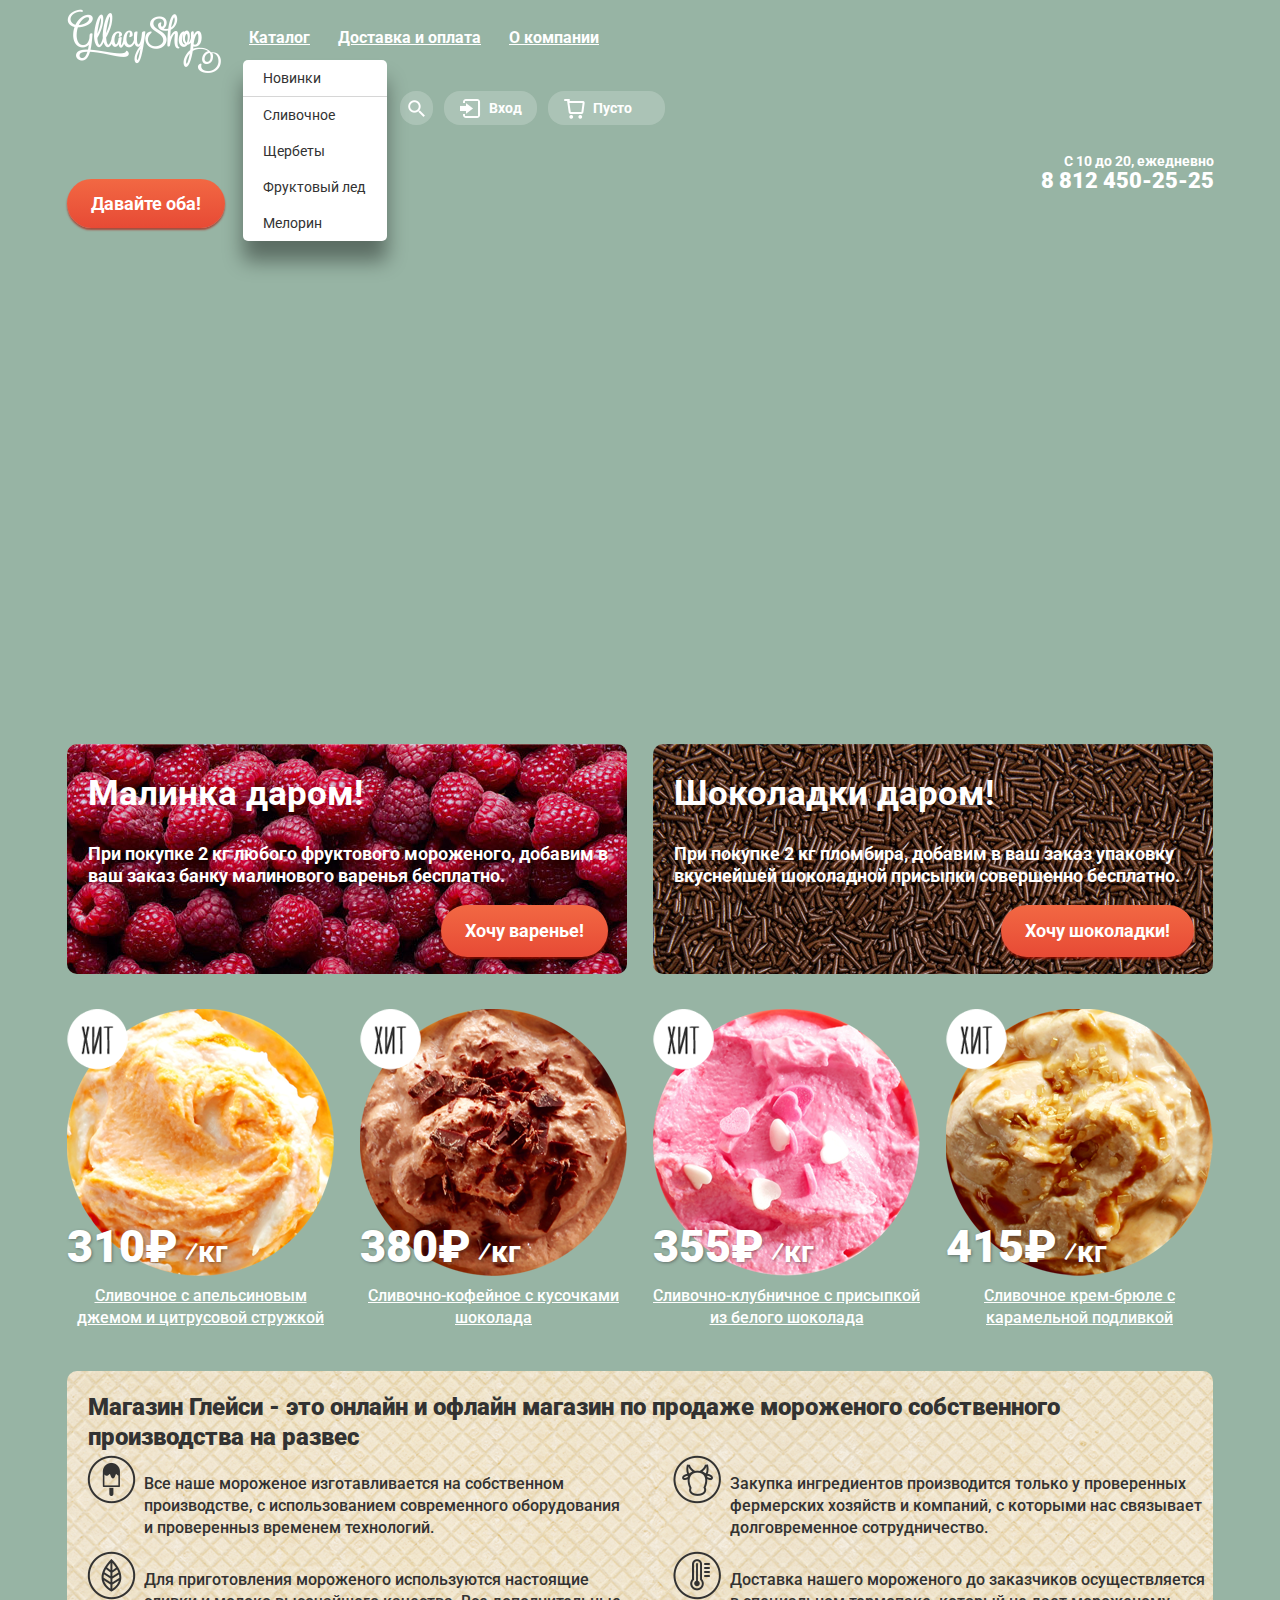
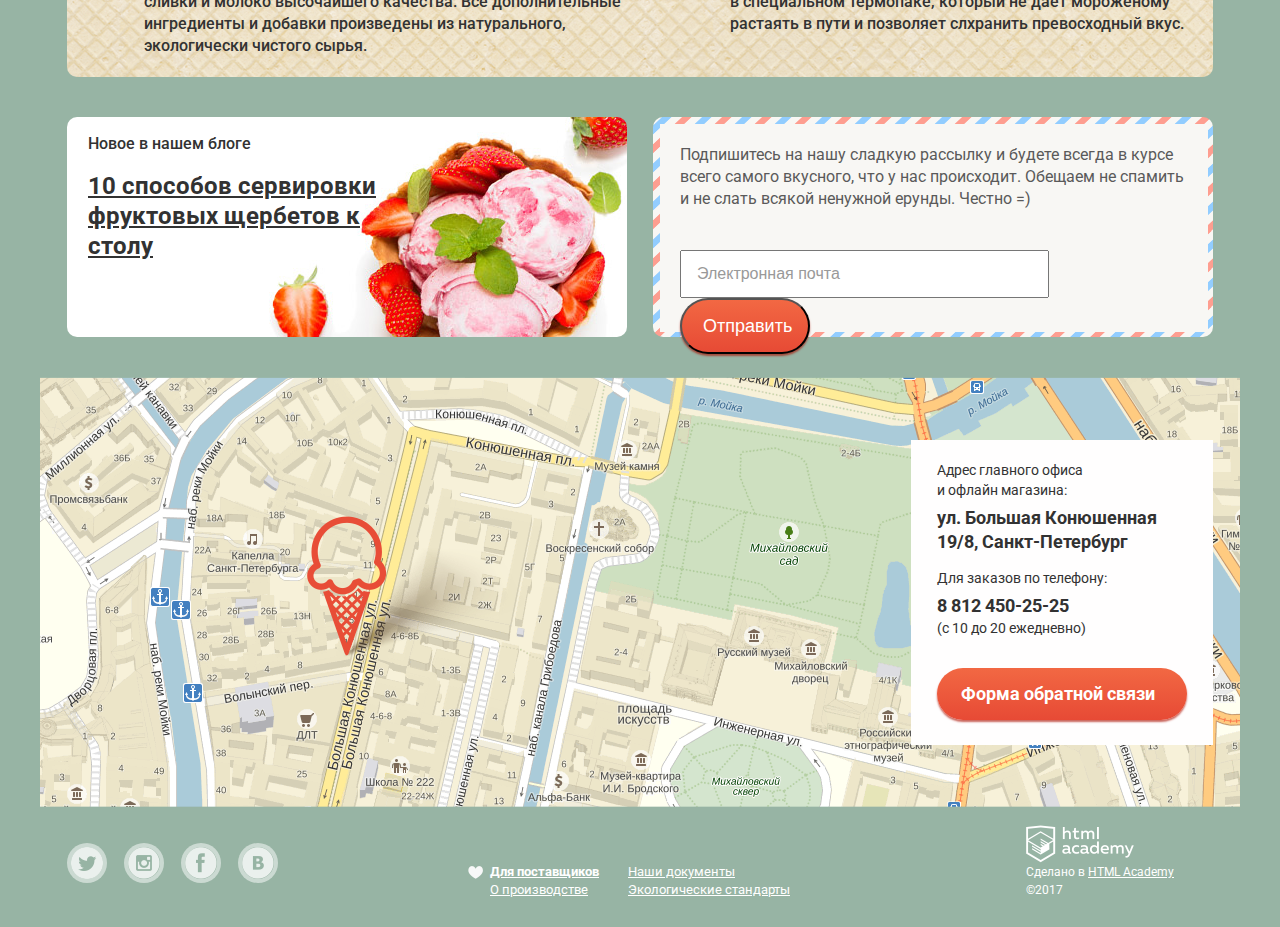
==== index.html @ 791f83cc "ДЭ" ====
<!DOCTYPE html>
<html lang="ru">
    <head>
        <meta charset="utf-8">
        <title>HTML Academy: Глейси</title>
        <link href="https://fonts.googleapis.com/css?family=Roboto:400,500,900&amp;subset=cyrillic" rel="stylesheet">
        <link rel="stylesheet" href="css/normalize.css">
        <link href="css/style.css" rel="stylesheet">
    </head>
    <body>
        <header class="main-header">
            <div class="container">
                <nav class="main-navigation">
                    <a class="logo"><img src="img/logo.png" alt="logo of GllacyShop" width="154px" height="64px"></a>
                    <ul class="navigation-block">
                        <li class="navigation-block-point"><a href="#">Каталог</a>
                            <ul class="sub-navigation">
                                <li class="sub-navigation-block-point"><a href="#">Новинки</a></li>
                                <li class="sub-navigation-block-point"><a href="#">Сливочное</a></li>
                                <li class="sub-navigation-block-point"><a href="#">Щербеты</a></li>
                                <li class="sub-navigation-block-point"><a href="#">Фруктовый лед</a></li>
                                <li class="sub-navigation-block-point"><a href="#">Мелорин</a></li>
                            </ul>
                        </li>
                        <li class="navigation-block-point"><a href="#">Доставка и оплата</a></li>
                        <li class="navigation-block-point"><a href="#">О компании</a></li>
                    </ul>
                </nav>
                <div class="user-block">
                    <ul>
                        <li>
                            <a class="user-block-search" href="#">Поиск</a>
                            <form class="user-block-search-form" action="#" method="post">
                                <input type="text" name="user-search" value="Что ищем?">
                            </form>
                        </li>
                        <li>
                            <a class="user-block-login" href="#">Вход</a>
                            <form class="user-block-login-form" action="#" method="post">
                                <input type="email" name="user-email" value="Электронная почта">
                                <input type="password" name="user-password" value="Пароль">
                                <input class="button" type="submit" value="Войти">
                                <div class="user-block-login-form-link">
                                    <a href="#">Забыли пароль?</a>
                                    <a href="#">Новая регистрация</a>
                                </div>
                            </form>
                        </li>
                        <li>
                            <a class="user-block-shopping-cart" href="#">Пусто</a>
                        </li>
                    </ul>
                </div>
            </div>
            <div class="container">
                <div class="opening-hours">
                    <p>
                        С 10 до 20, ежедневно<br>
                        <strong>8 812 450-25-25</strong>
                    </p>
                </div>
            </div>
        </header>
        <main class="main-container">
            <div class="slide">
                <div class="container">
                    <!-- Масонская тайна? -->
                    <a class="button" href="#">Давайте оба!</a>
                </div>
            </div>
            <div class="special-offer">
                <div class="container">
                    <div class="left-special-offer">
                        <h2>Малинка даром!</h2>
                        <p>
                            При покупке 2 кг любого фруктового мороженого, добавим в ваш заказ банку малинового варенья бесплатно.
                        </p>
                        <a class="button" href="#">Хочу варенье!</a>
                    </div>
                    <div class="right-special-offer">
                        <h2>Шоколадки даром!</h2>
                        <p>
                            При покупке 2 кг пломбира, добавим в ваш заказ упаковку вкуснейшей шоколадной присыпки совершенно бесплатно.
                        </p>
                        <a class="button" href="#">Хочу шоколадки!</a>
                    </div>
                </div>
            </div>
            <div class="catalog">
                <div class="container">
                    <div class="item">
                        <div>
                            <img src="img/ice-cream-1.png" alt="Сливочное мороженое с апельсиновым джемом и цитрусовой стружкой" width="267px" height="267px">
                        </div>
                        <p><strong>310&#8381;</strong> &#8260;кг</p>
                        <a href="#">Сливочное с апельсиновым джемом и цитрусовой стружкой</a>
                        <a class="button item-button" href=#>Быстрый просмотр</a>
                    </div>
                    <div class="item">
                        <div>
                            <img src="img/ice-cream-2.png" alt="Сливочно-кофейное мороженое с кусочками шоколада" width="267px" height="267px">
                        </div>
                        <p><strong>380&#8381;</strong> &#8260;кг</p>
                        <a href="#">Сливочно-кофейное с кусочками шоколада</a>
                        <a class="button item-button" href=#>Быстрый просмотр</a>
                    </div>
                    <div class="item">
                        <div>
                            <img src="img/ice-cream-3.png" alt="Сливочно-клубничное мороженое с присыпкой из белого шоколада" width="267px" height="267px">
                        </div>
                        <p><strong>355&#8381;</strong> &#8260;кг</p>
                        <a href="#">Сливочно-клубничное с присыпкой из белого шоколада</a>
                        <a class="button item-button" href=#>Быстрый просмотр</a>
                    </div>
                    <div class="item">
                        <div>
                            <img src="img/ice-cream-4.png" alt="Сливочное крем-брюле мороженое с карамельной подливкой" width="267px" height="267px">
                        </div>
                        <p><strong>415&#8381;</strong> &#8260;кг</p>
                        <a href="#">Сливочное крем-брюле с карамельной подливкой</a>
                        <a class="button item-button" href=#>Быстрый просмотр</a>
                    </div>
                </div>
            </div>
            <div class="description">
                <div class="container">
                    <p>
                        <strong>Магазин Глейси - это онлайн и офлайн магазин по продаже мороженого собственного производства на развес</strong>
                    </p>
                    <div class="description-list">
                        <div class="description-item">
                            Все наше мороженое изготавливается на собственном производстве, с использованием современного оборудования и проверенныз временем технологий.
                        </div>
                        <div class="description-item">
                            Закупка ингредиентов производится только у проверенных фермерских хозяйств и компаний, с которыми нас связывает долговременное сотрудничество.
                        </div>
                        <div class="description-item">
                            Для приготовления мороженого используются настоящие сливки и молоко высочайшего качества.
                            Все дополнительные ингредиенты и добавки произведены из натурального, экологически чистого сырья.
                        </div>
                        <div class="description-item">
                            Доставка нашего мороженого до заказчиков осуществляется в специальном термопаке,
                            который не дает мороженому растаять в пути и позволяет слхранить превосходный вкус.
                        </div>
                    </div>
                </div>
            </div>
            <div class="news">
                <div class="container">
                    <div class="news-blog">
                        <h3>Новое в нашем блоге</h3>
                        <a href="#">10 способов сервировки фруктовых щербетов к столу</a>
                    </div>
                    <div class="news-newsletter">
                        <div class="news-newsletter-container">
                            Подпишитесь на нашу сладкую рассылку и будете всегда в курсе всего самого вкусного, что у нас происходит.
                            Обещаем не спамить и не слать всякой ненужной ерунды. Честно =)
                        <form action="#" method="post">
                            <input type="email" name="e-mail" value="Электронная почта">
                            <input type="submit" class="button" value="Отправить">
                        </form>
                    </div>
                    </div>
                </div>
            </div>
            <div class="contacts">
                <div class="container">
                <img src="img/map.png" alt="Map" width="1200px" height="430px">
                <div class="contacts-info">
                    <p>
                        Адрес главного офиса<br>
                        и офлайн магазина:<br>
                        <strong>ул. Большая Конюшенная 19/8, Санкт-Петербург</strong>
                    </p>
                    <p>
                        Для заказов по телефону:<br>
                        <strong>8 812 450-25-25</strong><br>
                        (с 10 до 20 ежедневно)
                    </p>
                    <a class="button" href="#">Форма обратной связи</a>
                </div>
                </div>
            </div>
        </main>
        <footer class="main-footer">
            <div class="container">
                <section class="footer-social">
                    <a class="social-btn social-btn-tw" href="#">Твиттер</a>
                    <a class="social-btn social-btn-inst" href="#">Инстаграм</a>
                    <a class="social-btn social-btn-fb" href="#">Фейсбук</a>
                    <a class="social-btn social-btn-vk" href="#">Вконтакте</a>
                </section>
                <section class="footer-about">
                    <div class="left-footer-about">
                        <a href="#"><b>Для поставщиков</b></a>
                        <a href="#">О производстве</a>
                    </div>
                    <div class="right-footer-about">
                        <a href="#">Наши документы</a>
                        <a href="#">Экологические стандарты</a>
                    </div>
                </section>
                <section class="footer-copyright">
                    <a class="btn" href="https://htmlacademy.ru">HTMLAcademy.ru</a>
                    Сделано в <a href="https://htmlacademy.ru">HTML Academy</a> &copy;2017
                </section>
            </div>
        </footer>
    </body>
</html>
---- css/style.css ----
body {
    /* Блочная модель */
    margin: 0;
    padding: 0;
    /* Оформление текста */
    font-family: "Roboto", "Arial", sans-serif;
    font-size: 16px;
    font-weight: 700;
    line-height: 18px;
    color: #ffffff;
    /* Фон */
    background: #97b4a4;
}
/*---------------------------------- Шапка -----------------------------------*/
.main-header {
    /* Блочная модель */
    margin-top: 9px;
}
.main-navigation {
    /* Управление потоком */
    display: inline-block;
}
.main-navigation .logo {
    /* Блочная модель */
    margin-right: 10px;
}
.navigation-block {
    /* Управление потоком */
    display: inline-block;
    /* Блочная модель */
    margin: 0;
    padding: 0;
    vertical-align: top;
    /* Оформление текста */
    font-size: 0;
    list-style: none;
}
.navigation-block-point,
.active-navigation-block-point {
    /* Позиционирование */
    position: relative;
    /* Управление потоком */
    display: inline-block;
    vertical-align: top;
    font-size: 16px;
    line-height: 18px;
}
.navigation-block-point a {
    /* Управление потоком */
    display: block;
    /* Блочная модель */
    margin: 14px 0;
    padding: 6px 14px;
    /* Оформление текста */
    color: #ffffff;
}
.navigation-block-point a:hover,
.user-block a:hover {
    /* Оформление текста */
    text-decoration: none;
    color: #333333;
    /* Фон */
    background: #f8f7f4;
    /* Декоративные элементы */
    border-radius: 16px;
}
.navigation-block-point a:active {
    box-shadow: inset 0 2px 0 0 #696969;
}
.active-navigation-block-point {
    /* Оформление текста */
    color: #ffffff;
    /* Фон */
    background: #d07058;
}
.sub-navigation {
    /* Позиционирование */
    position: absolute;
    top: 51px;
    left: 8px;
    z-index: 10;
    /* Управление потоком */
    display: block;
    /* Блочная модель */
    margin: 0;
    padding: 0;
    /* Оформление текста */
    list-style: none;
    /* Фон */
    background: #ffffff;
    /* Декоративные элементы */
    box-shadow: 0 20px 20px 0 rgba(0,0,0,0.4);
    border-radius: 5px;
}
.sub-navigation-block-point a {
    /* Управление потоком */
    display: block;
    /* Блочная модель */
    width: 104px;
    margin: 0;
    padding: 10px 20px;
    /* Оформление текста */
    font-size: 14px;
    font-weight: 400;
    line-height: 16px;
    text-decoration: none;
    color: #323232;
}
.sub-navigation li:first-child {
    /* Оформление текста */
    font-weight: 700;
    color: #323232;
    /* Декоративные эффекты */
    border-bottom: 1px solid rgba(50,50,50,0.2);
}
.navigation-block-point a:hover .sub-navigation {
    /* Управление потоком */
    display: block;
}
.sub-navigation-block-point a:hover {
    /* Фон */
    background: #fbded7;
    /* Декоративные элементы */
    border-radius: 0;
}
.sub-navigation-block-point a:active {
    /* Фон */
    background: #f6b5a5;
    /* Декоративные элементы */
    box-shadow: none;
}
.user-block {
    /* Позиционирование */
    position: relative;
    /* Управление потоком */
    display: inline-block;
    /* Блочная модель */
    width: 265px;
    margin-left: 333px;
    vertical-align: top;
    /* Оформление текста */
    font-size: 0;
}
.user-block ul {
    /* Блочная модель */
    margin: 0;
    padding: 0;
    /* Оформление текста */
    list-style: none;
}
.user-block ul li {
    /* Позиционирование */
    position: relative;
    /* Управление потоком */
    display: inline-block;
    /* Блочная модель */
    margin-right: 11px;
}
.user-block ul li:last-child {
    /* Блочная модель */
    margin-right: 0;
}
.user-block a {
    /* Управление потоком */
    display: inline-block;
    /* Блочная модель */
    margin: 14px 0;
    padding: 8px 0;
    vertical-align: top;
    /* Оформление текста */
    font-size: 14px;
    line-height: 18px;
    text-decoration: none;
    color: #ffffff;
}
.user-block form {
    /* Позиционирование */
    position: absolute;
    /* Управление потоком */
    display: none;
    /* Фон */
    background: #f8f7f4;
    /* Декоративные элементы */
    border-radius: 5px;
    box-shadow: 0 20px 20px 0 rgba(0,0,0,0.4);
}
.user-block .user-block-search {
    /* Блочная модель */
    width: 33px;
    /* Оформление текста */
    text-indent: -9999px;
    /* Фон */
    background: rgba(255,255,255,0.2) url("../img/loupe.png") no-repeat 50% 50%;
    /* Декоративные элементы */
    border-radius: 16px;
}
.user-block-search-form  {
    /* Позиционирование */
    top: 57px;
    right: 0;
    z-index: 10;
    /* Блочная модель */
    width: 340px;
    height: 84px;
    /* Декоративные элементы */
    border: solid 1px #d3d3d2;
    border-radius: 5px;
    box-shadow: 0 20px 20px 0 rgba(0,0,0,0.4);
}
.user-block-search-form input[type="text"] {
    /* Блочная модель */
    width: 280px;
    height: 14px;
    margin: 20px 14px;
    padding: 15px;
    /* Оформление текста */
    font-size: 14px;
    font-weight: 400;
    line-height: 24px;
    color: #999999;
    /* Фон */
    background: #ffffff;
    /* Декоративные элементы */
    border: solid 1px #d3d3d2;
}
.user-block .user-block-search:hover {
    /* Блочная модель */
    width: 33px;
    /* Оформление текста */
    text-indent: -9999px;
    /* Фон */
    background: #ffffff url("../img/loupe-active.png") no-repeat 50% 50%;
}
.user-block .user-block-search:hover + .user-block-search-form {
    display: block;
}
.user-block .user-block-login {
    /* Позиционирование */
    position: relative;
    /* Блочная модель */
    width: 48px;
    padding-left: 45px;
    /* Фон */
    background: rgba(255,255,255,0.2);
    /* Декоративные элементы */
    border-radius: 16px;
}
.user-block-login::before {
    /* Позиционирование */
    position: absolute;
    left: 16px;
    /* Управление потоком */
    display: block;
    /* Блочная модель */
    content: "";
    width: 21px;
    height: 19px;
    /* Фон */
    background: url("../img/login.png") no-repeat 50% 50%;
}
.user-block-login-form  {
    /* Позиционирование */
    top: 57px;
    right: 0;
    z-index: 10;
    /* Блочная модель */
    width: 276px;
    height: 214px;
    /* Декоративные элементы */
    border: solid 1px #d3d3d2;
}
.user-block-login-form input[type="email"],
.user-block-login-form input[type="password"] {
    /* Блочная модель */
    width: 210px;
    height: 14px;
    margin: 20px 18px;
    padding: 15px;
    /* Оформление текста */
    font-size: 14px;
    font-weight: 400;
    line-height: 24px;
    color: #999999;
    /* Фон */
    background: #ffffff;
    border: solid 1px #d3d3d2;
}
.user-block-login-form input[type="password"] {
    /* Блочная модель */
    margin-top: 0;
}
.user-block-login-form .button {
    /* Управление потоком */
    display: inline-block;
    /* Блочная модель */
    margin-left: 19px;
    margin-bottom: 22px;
    padding: 13px 24px;
    margin: 0;
    /* Декоративные элементы */
    border-radius: 23px;
    box-shadow: 0 1px 2px 0 #ac1000;
}
.user-block .user-block-login:hover::before {
    /* Позиционирование */
    position: absolute;
    left: 16px;
    /* Управление потоком */
    display: block;
    /* Блочная модель */
    content: "";
    width: 21px;
    height: 19px;
    /* Фон */
    background: url("../img/login-active.png") no-repeat 50% 50%;
}
.user-block .user-block-login:hover + .user-block-login-form {
    /* Управление потоком */
    display: block;
}
.user-block-login-form-link {
    /* Управление потоком */
    display: inline-block;
}
.user-block-login-form-link a {
    /* Оформление текста */
    font-size: 13px;
    font-weight: 400;
    line-height: 24px;
    text-decoration: underline;
    color: #323232;
}
.user-block-login-form-link a:hover,
 .user-block-login-form-link a:active {
    /* Оформление текста */
    text-decoration: underline;
    color: #e84d37;
    /* Фон */
    background: none;
}
.user-block .user-block-shopping-cart {
    /* Позиционирование */
    position: relative;
    /* Блочная модель */
    width: 72px;
    padding-left: 45px;
    /* Фон */
    background: rgba(255,255,255,0.2);
    /* Декоративные элементы */
    border-radius: 16px;
}
.user-block-shopping-cart::before {
    /* Позиционирование */
    position: absolute;
    left: 16px;
    /* Управление потоком */
    display: block;
    /* Блочная модель */
    content: "";
    width: 21px;
    height: 20px;
    /* Фон */
    background: url("../img/shopping-cart.png") no-repeat 50% 50%;
}
.user-block-shopping-cart::before {
    /* Позиционирование */
    position: absolute;
    left: 16px;
    /* Управление потоком */
    display: block;
    /* Блочная модель */
    content: "";
    width: 21px;
    height: 20px;
    /* Фон */
    background: url("../img/shopping-cart.png") no-repeat 50% 50%;
}
.opening-hours {
    /* Управление потоком */
    display: inline-block;
    /* Блочная модель */
    width: 262px;
    height: 52px;
    margin: 0;
    margin-left: 885px;
}
.opening-hours p {
    /* Оформление текста */
    font-size: 14px;
    line-height: 16px;
    text-align: right;
}
.opening-hours p strong {
    /* Оформление текста */
    font-size: 22px;
    line-height: 24px;
}
/*-------------------------------- index.html --------------------------------*/
.container {
    /* Блочная модель */
    width: 1146px;
    margin: 0 auto;
}
form:hover input[type=text]{
    border: solid 2px rgba(154,154,154,0.5);
}
.special-offer {
    /* Блочная модель */
    margin-top: 528px;
    margin-bottom: 35px;
    /* Оформление текста */
    font-size: 0;
}
.left-special-offer,
.right-special-offer {
    /* Управление потоком */
    display: inline-block;
    /* Блочная модель */
    width: 520px;
    height: 230px;
    padding: 0;
    padding-left: 21px;
    padding-right: 19px;
    /* Оформление текста */
    font-size: 18px;
    line-height: 22px;
    /* Декоративные элементы */
    border-radius: 10px;
}
.special-offer h2 {
    /* Оформление текста */
    font-size: 35px;
    line-height: 41px;
}
.left-special-offer {
    /* Блочная модель */
    margin-right: 26px;
    /* Фон */
    background: url("../img/raspberry.jpg");
}
.right-special-offer {
    /* Фон */
    background: url("../img/chocolate.jpg");
}
.button {
    /* Блочная модель */
    padding: 14px 24px;
    /* Оформление текста */
    font-size: 18px;
    line-height: 24px;
    text-decoration: none;
    color: #ffffff;
    /* Фон */
    background-image: -moz-linear-gradient(to bottom, #f26843, #e74a35);
    background-image: -webkit-linear-gradient(to bottom, #f26843, #e74a35);
    background-image: linear-gradient(to bottom, #f26843, #e74a35);
    /* Декоративные элементы */
    border-radius: 32px;
    box-shadow: 0 2px 2px 0 rgba(172,16,0,0.64);
}
.button:hover {
    /* Фон */
    background-image: -moz-linear-gradient(to bottom, #f58669, #ec6f5e);
    background-image: -webkit-linear-gradient(to bottom, #f58669, #ec6f5e);
    background-image: linear-gradient(to bottom, #f58669, #ec6f5e5);
    /* Декоративные элементы */
    box-shadow: 0 2px 2px 0 #ac1000;
}
.button:active {
    /* Фон */
    background-image: -moz-linear-gradient(to bottom, #d84732, #e1613e);
    background-image: -webkit-linear-gradient(to bottom, #d84732, #e1613e);
    background-image: linear-gradient(to bottom, #d84732, #e1613e);
    /* Декоративные элементы */
    box-shadow: inset 0 2px 2px 0 #942718;
}
.special-offer .button {
    /* Управление потоком */
    float: right;
}
.catalog {
    /* Оформление текста */
    font-size: 0;
}
.item .item-button {
    /* Управление потоком */
    display: none;
    /* Оформление текста */
    font-size: 18px;
    line-height: 24px;
}
.item {
    /* Позиционирование */
    position: relative;
    /* Управление потоком */
    display: inline-block;
    /* Блочная модель */
    width: 267px;
    min-height: 322px;
    margin: 0;
    margin-bottom: 40px;
    margin-right: 26px;
    padding: 0;
    vertical-align: top;
}
.item::before {
    /* Позиционирование */
    position: absolute;
    left: 0;
    top: 0;
    /* Управление потоком */
    display: block;
    /* Блочная модель */
    content: "";
    width: 61px;
    height: 69px;
    /* Фон */
    background: url("../img/hit.png") no-repeat;
}
.item:hover {
    z-index: 10;
    background: rgba(255,255,255,0.2);
}
.item:hover .item-button {
    display: block;
}
.item p {
    /* Позиционирование */
    position: absolute;
    left: 0;
    top: 185px;
    /* Оформление текста */
    font-size: 30px;
    line-height: 45px;
    /* Декоративные элементы */
    text-shadow: 1px 1px 3px rgba(49,50,53,0.5);
}
.item p strong {
    /* Оформление текста */
    font-size: 45px;
}
.item a {
    /* Управление потоком */
    display: block;
    /* Оформление текста */
    font-size: 16px;
    font-weight: 500;
    line-height: 22px;
    text-align: center;
    color: #ffffff;
}
.item a:hover,
.item a:active {
    /* Оформление текста */
    color: #ffbc9e;
}
.item:nth-child(4n) {
    /* Блочная модель */
    margin-right: 0;
}
.description {
    /* Блочная модель */
    width: 1146px;
    height: 306px;
    margin: 0 auto;
    margin-bottom: 40px;
    /* Оформление текста */
    font-size: 0;
    color: #323232;
    /* Фон */
    background: url("../img/wafer.png") repeat;
    /* Декоративные элементы */
    border-radius: 10px;
}
.description p strong {
    /* Управление потоком */
    display: block;
    /* Блочная модель */
    padding: 21px;
    /* Оформление текста */
    font-size: 24px;
    line-height: 30px;
}
.description-list {
    /* Блочная модель */
    margin: 0;
    padding: 0;
    /* Оформление текста */
    list-style: none;
}
.description-item {
    /* Позиционирование */
    position: relative;
    /* Управление потоком */
    display: inline-block;
    /* Блочная модель */
    width: 483px;
    margin-bottom: 30px;
    margin-right: 26px;
    padding-left: 77px;
    vertical-align: top;
    /* Оформление текста */
    font-size: 16px;
    font-weight: 500;
    line-height: 22px;
}
.description-item:nth-child(2n) {
    /* Блочная модель */
    margin-right: 0;
}
.description-item::before {
    /* Позиционирование */
    position: absolute;
    top: -18px;
    left: 20px;
    /* Блочная модель */
    content: "";
    width: 49px;
    height: 49px;
}
.description-item:nth-child(1)::before {
    /* Фон */
    background: url("../img/ice-cream.png") no-repeat;
}
.description-item:nth-child(2)::before {
    /* Фон */
    background: url("../img/cow.png") no-repeat;
}
.description-item:nth-child(3)::before {
    /* Фон */
    background: url("../img/foliage.png") no-repeat;
}
.description-item:nth-child(4)::before {
    /* Фон */
    background: url("../img/thermometer.png") no-repeat;
}
.news {
    /* Блочная модель */
    font-size: 0;
    /* Оформление текста */
    margin-bottom: 40px;
}
.news-blog,
.news-newsletter {
    /* Управление потоком */
    display: inline-block;
    /* Блочная модель */
    width: 560px;
    height: 220px;
    vertical-align: top;
    /* Оформление текста */
    font-size: 16px;
    /* Декоративные элементы */
    border-radius: 10px;
}
.news-blog {
    /* Блочная модель */
    margin-right: 26px;
    /* Фон */
    background: url("../img/strawberry.jpg") no-repeat -54px -225px;
}
.news-blog h3{
    /* Блочная модель */
    padding-left: 21px;
    /* Оформление текста */
    font-size: 16px;
    font-weight: 500;
    line-height: 22px;
    color: #323232;
}
.news-blog a {
    /* Управление потоком */
    display: inline-block;
    /* Блочная модель */
    padding-left: 21px;
    padding-right: 244px;
    /* Оформление текста */
    font-size: 24px;
    line-height: 30px;
    color: #323232;
}
.news-blog a:hover,
.news-blog a:active {
    /* Оформление текста */
    color: #e84d37;
}
.news-newsletter {
    /* Фон */
    background: #f8f7f4 url("../img/lines.png") repeat;
}
.news-newsletter-container {
    /* Блочная модель */
    width: 508px;
    height: 168px;
    margin-left: 7px;
    margin-right: 5px;
    margin-top: 7px;
    margin-bottom: 7px;
    padding: 20px;
    /* Оформление текста */
    font-size: 16px;
    font-weight: 400;
    line-height: 22px;
    color: #5a5a5a;
    /* Фон */
    background: #f8f7f4;
}
.news-newsletter form {
    /* Блочная модель */
    margin-top: 40px;
    /* Оформление текста */
    font-size: 0;
}
.news-newsletter form input[type=email] {
    /* Блочная модель */
    width: 348px;
    height: 42px;
    margin-right: 11px;
    padding-left: 15px;
    /* Оформление текста */
    font-size: 16px;
    line-height: 24px;
    color: #999999;
}
.news-newsletter .button {
    /* Блочная модель */
    width: 130px;
    padding-left: 21px;
    /* Оформление текста */
    font-weight: 400;
}
.contacts {
    /* Позиционирование */
    position: relative;
    /* Блочная модель */
    width: 1146px;
    height: 430px;
    margin: 0 auto;
}
.contacts img {
    /* Позиционирование */
    position: relative;
    left: -27px;
}
.contacts::after {
    /* Позиционирование */
    position: absolute;
    top: 139px;
    left: 240px;
    /* Блочная модель */
    content: "";
    width: 218px;
    height: 142px;
    /* Фон */
    background: url("../img/map-index.png") no-repeat;
}
.contacts-info {
    /* Позиционирование */
    position: absolute;
    top: 63px;
    right: 0;
    /* Блочная модель */
    width: 250px;
    height: 293px;
    padding: 6px 26px;
    /* Оформление текста */
    color: #323232;
    /* Фон */
    background: #fffefe;
}
.contacts-info p {
    /* Оформление текста */
    font-size: 14px;
    font-weight: 400;
    line-height: 20px;
}
.contacts-info p strong {
    /* Управление потоком элементов */
    display: inline-block;
    /* Блочная модель */
    padding-top: 6px;
    /* Оформление текста */
    font-size: 18px;
    font-weight: 700;
    line-height: 24px;
}
.contacts-info a {
    /* Управление потоком элементов */
    display: block;
    /* Блочная модель */
    margin-top: 30px;
}
/*---------------------------------- Подвал ----------------------------------*/
.main-footer {
    /* Блочная модель */
    height: 105px;
    /* Оформление текста */
    font-size: 0;
}
.main-footer a:hover,
.main-footer a:active {
    /* Оформление текста */
    color: #ffbc9e;
}
.footer-social {
    /* Управление потоком элементов */
    display: inline-block;
    /* Блочная модель */
    width: 240px;
    height: 63px;
    margin-top: 36px;
    margin-bottom: 21px;
    margin-right: 161px;
    vertical-align: top;
}
.social-btn {
    /* Управление потоком элементов */
    display: inline-block;
    /* Блочная модель */
    width: 32px;
    height: 32px;
    margin-right: 17px;
    vertical-align: middle;
    /* Оформление текста */
    text-indent: -9999px;
    /* Декоративные элементы */
    border: 4px solid rgba(255,255,255,0.5);
    border-radius: 32px;
}
.social-btn:hover {
    /* Декоративные элементы */
    border: 4px solid rgba(255,255,255,0.7);
}
.social-btn:active {
    /* Декоративные элементы */
    box-shadow: inset 0 2px 1px 0 #696969;
}
.social-btn-tw{
    /* Фон */
    background: url("../img/twitter.png") no-repeat 50% 50%;
}
.social-btn-inst{
    /* Фон */
    background: url("../img/instagram.png") no-repeat 50% 50%;
}
.social-btn-fb{
    /* Фон */
    background: url("../img/facebook.png") no-repeat 50% 50%;
}
.social-btn-vk{
    /* Фон */
    background: url("../img/vk.png") no-repeat 50% 50%;
}
.footer-about {
    /* Управление потоком элементов */
    display: inline-block;
    /* Блочная модель */
    width: 340px;
    margin-top: 34px;
    /* Оформление текста */
    font-size: 0;
}
.footer-about a {
    /* Управление потоком элементов */
    display: block;
    /* Оформление текста */
    font-size: 13px;
    font-weight: 400;
    line-height: 18px;
    color: #ffffff;
}
.left-footer-about {
    /* Управление потоком элементов */
    display: inline-block;
    /* Блочная модель */
    width: 160px;
    height: 63px;
}
.left-footer-about a {
    /* Позиционирование */
    position: relative;
    /* Блочная модель */
    padding-left: 22px;
}
.left-footer-about a b::before {
    /* Позиционирование */
    position: absolute;
    top: 3px;
    left: 0px;
    /* Блочная модель */
    content: "";
    width: 15px;
    height: 13px;
    /* Фон */
    background: url("../img/heart.png") no-repeat;
}
.right-footer-about {
    /* Управление потоком */
    display: inline-block;
    /* Блочная модель */
    width: 180px;
    height: 63px;
}
.footer-copyright {
    /* Управление потоком */
    display: inline-block;
    /* Блочная модель */
    width: 187px;
    height: 63px;
    margin-top: 18px;
    margin-left: 218px;
    /* Оформление текста */
    font-size: 12px;
    font-weight: 400;
    line-height: 18px;
    color: #ffffff;
}
.footer-copyright .btn {
    /* Управление потоком */
    display: block;
    /* Блочная модель */
    width: 108px;
    height: 38px;
    /* Оформление текста */
    text-indent: -9999px;
    /* Фон */
    background: url("../img/logo-html-academy.png") no-repeat;
}
.footer-copyright a {
    /* Оформление текста */
    color: #ffffff;
}


/*-------------------------- Сетка для catalog.html --------------------------*/
.breadcrumbs-list {
    width: 267px;
    height: 18px;
    background-color: #5db1fd;
}

.filter form {
    width: 879px;
    height: 145px;
    margin-bottom: 35px;
    background-color: #5db1fd;
}

.filter-sorting,
.filter-price,
.filter-fat-content,
.filter-filler,
.filter-button {
    display: inline-block;
    vertical-align: top;
    height: 56px;
    margin-right: 15px;
    margin-bottom: 18px;
    background-color: #aad6fe;
    font-size: 14px;
}

.filter-sorting {
    width: 193px;
}

.filter-price {
    width: 219px;
}

.filter-fat-content {
    width: 415px;
}

.filter-filler {
    width: 703px;
    margin-right: 14px;
}

.filter-button {
    width: 144px;
}

.page-number {
    float: right;
    width: 192px;
    height: 100px;
    background-color: #5db1fd;
}

.clearfix::after {
    content: "";
    display: table;
    clear: both;
}


/* Оформление */


.filter h2 {
    /* Оформление текста */
    font-size: 14px;
    line-height: 1px;
    font-weight: medium;
}


.main-container h1 {
    font-size: 35px;
}
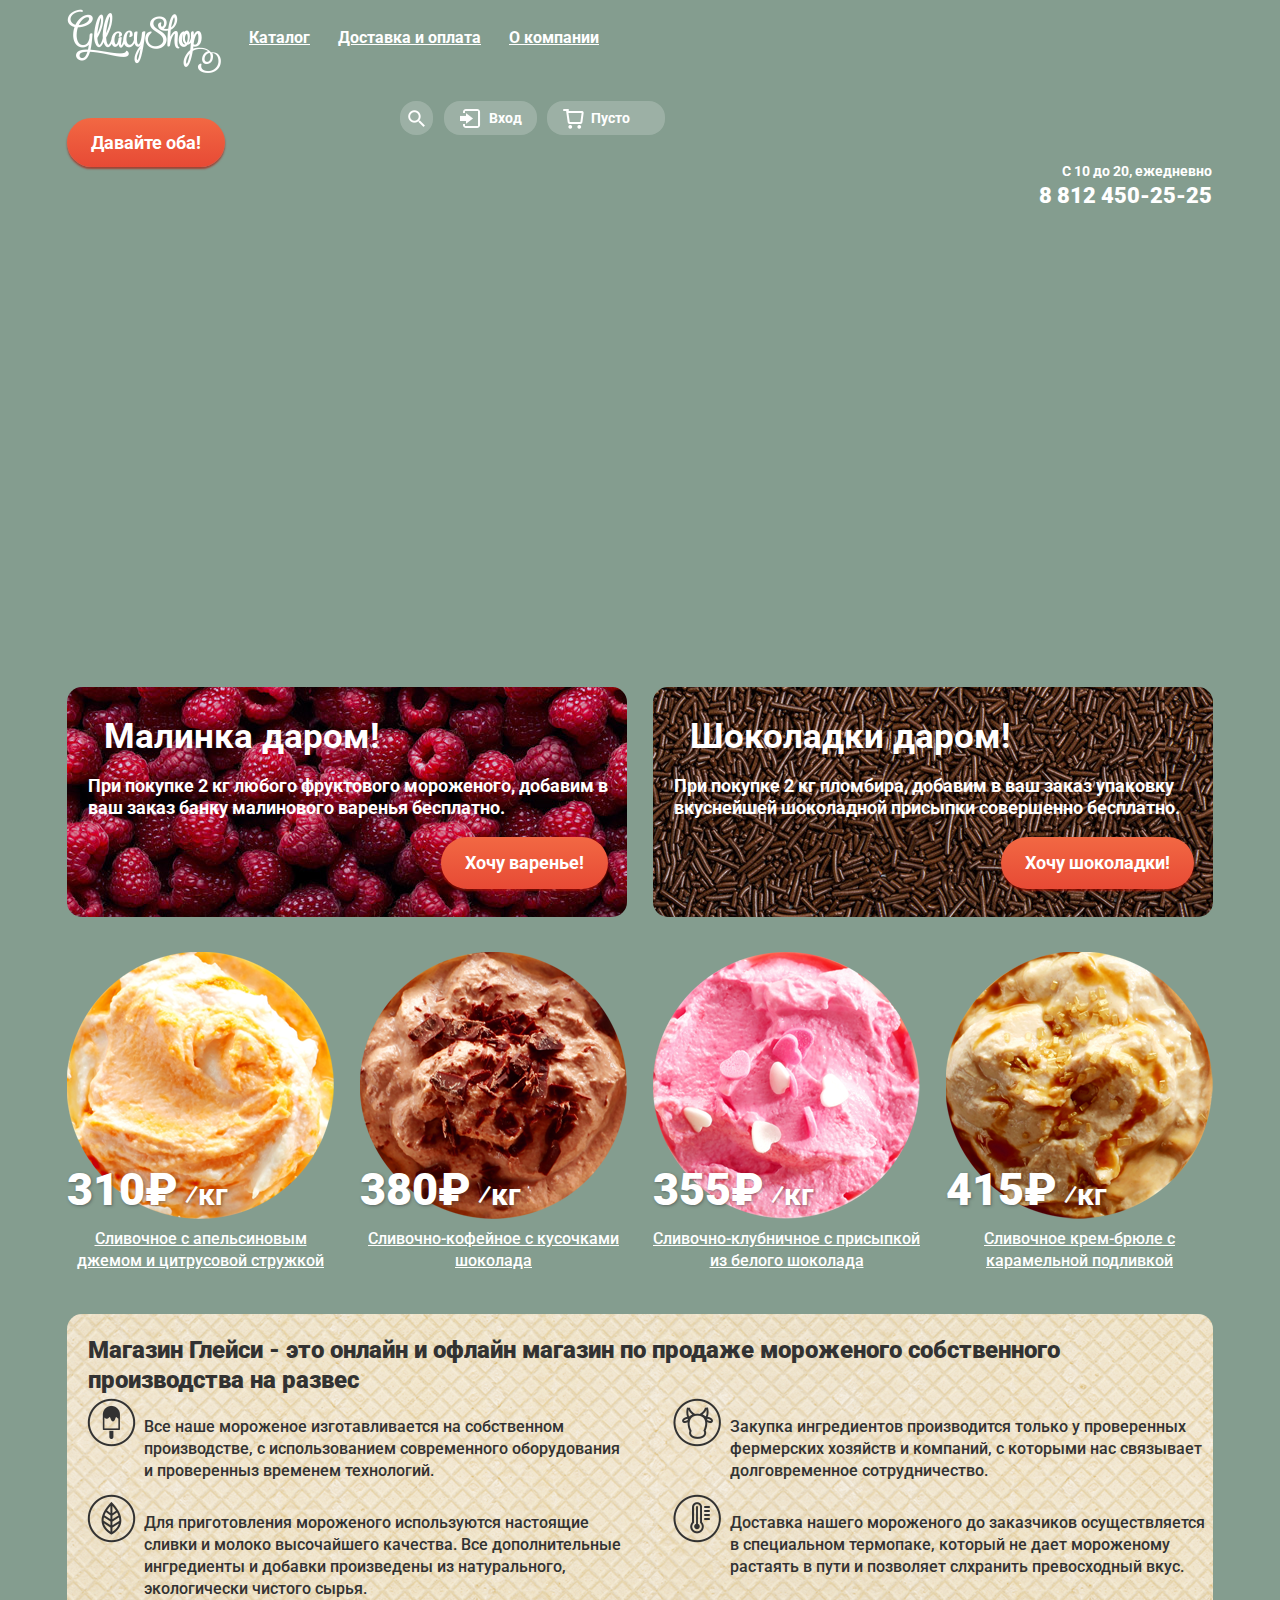
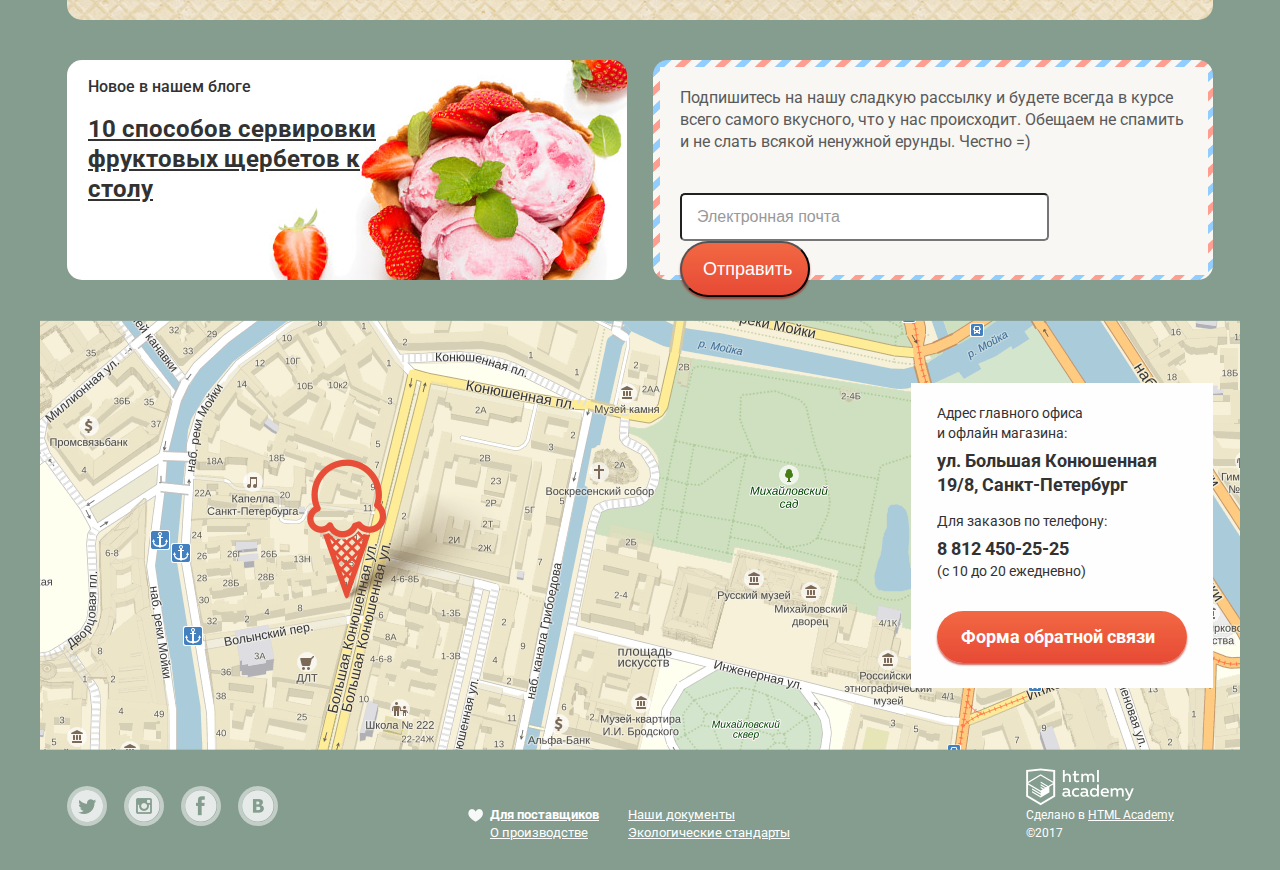
==== commit 12a2de2a: "Почти готовые 2 страницы" ====
--- a/index.html
+++ b/index.html
@@ -8,203 +8,252 @@
         <link href="css/style.css" rel="stylesheet">
     </head>
     <body>
-        <header class="main-header">
-            <div class="container">
-                <nav class="main-navigation">
-                    <a class="logo"><img src="img/logo.png" alt="logo of GllacyShop" width="154px" height="64px"></a>
-                    <ul class="navigation-block">
-                        <li class="navigation-block-point"><a href="#">Каталог</a>
-                            <ul class="sub-navigation">
-                                <li class="sub-navigation-block-point"><a href="#">Новинки</a></li>
-                                <li class="sub-navigation-block-point"><a href="#">Сливочное</a></li>
-                                <li class="sub-navigation-block-point"><a href="#">Щербеты</a></li>
-                                <li class="sub-navigation-block-point"><a href="#">Фруктовый лед</a></li>
-                                <li class="sub-navigation-block-point"><a href="#">Мелорин</a></li>
-                            </ul>
-                        </li>
-                        <li class="navigation-block-point"><a href="#">Доставка и оплата</a></li>
-                        <li class="navigation-block-point"><a href="#">О компании</a></li>
-                    </ul>
-                </nav>
-                <div class="user-block">
-                    <ul>
-                        <li>
-                            <a class="user-block-search" href="#">Поиск</a>
-                            <form class="user-block-search-form" action="#" method="post">
-                                <input type="text" name="user-search" value="Что ищем?">
+        <div class="site-wrapper">
+            <header class="main-header">
+                <div class="container">
+                    <nav class="main-navigation">
+                        <a class="logo"><img src="img/logo.png" alt="logo of GllacyShop" width="154px" height="64px"></a>
+                        <ul class="navigation-block">
+                            <li class="navigation-block-point"><a href="catalog.html">Каталог</a>
+                                <ul class="sub-navigation">
+                                    <li class="sub-navigation-block-point"><a href="#">Новинки</a></li>
+                                    <li class="sub-navigation-block-point"><a href="#">Сливочное</a></li>
+                                    <li class="sub-navigation-block-point"><a href="#">Щербеты</a></li>
+                                    <li class="sub-navigation-block-point"><a href="#">Фруктовый лед</a></li>
+                                    <li class="sub-navigation-block-point"><a href="#">Мелорин</a></li>
+                                </ul>
+                            </li>
+                            <li class="navigation-block-point"><a href="#">Доставка и оплата</a></li>
+                            <li class="navigation-block-point"><a href="#">О компании</a></li>
+                        </ul>
+                    </nav>
+                    <div class="user-block">
+                        <ul>
+                            <li class="user-block-search-li">
+                                <a class="user-block-search" href="#">Поиск</a>
+                                <form class="user-block-search-form" action="#" method="post">
+                                    <input type="search" name="user-search" placeholder="Что ищем?" id="user-search-label">
+                                    <label for="user-search-label">Что ищем?</label>
+                                </form>
+                            </li>
+                            <li class="user-block-login-li">
+                                <a class="user-block-login" href="#">Вход</a>
+                                <form class="user-block-login-form" action="#" method="post">
+                                    <input type="email" name="user-email" placeholder="Электронная почта" id="user-email-label">
+                                    <label for="user-email-label">Электронная почта</label>
+                                    <input type="password" name="user-password" placeholder="Пароль" id="user-password-label">
+                                    <label for="user-password-label">Пароль</label>
+                                    <button class="button" type="submit">Войти</button>
+                                    <div class="user-block-login-form-link">
+                                        <a href="#">Забыли пароль?</a>
+                                        <a href="#">Новая регистрация</a>
+                                    </div>
+                                </form>
+                            </li>
+                            <li class="user-block-shopping-cart-li">
+                                <a class="user-block-shopping-cart" href="#">Пусто</a>
+                                <div class="user-block-shopping-cart-content">
+                                    <table class="user-block-shopping-cart-table">
+                                        <tr class="row">
+                                            <td>
+                                                <a href="#" class="delete-item"> <img src="img/x.png" alt="Удалить" width="11" height="11"></a>
+                                            </td>
+                                            <td>
+                                                <img src="img/small-ice-cream-1.png" alt="Пломбир с апельсиновым джемом" width="33" height="33">
+                                            </td>
+                                            <td>
+                                                Пломбир с апельсиновым джемом
+                                            </td>
+                                            <td>
+                                                1,5 кг х <span>200 руб</span>
+                                            </td>
+                                            <td>
+                                                300 руб.
+                                            </td>
+                                        </tr>
+                                        <tr class="row">
+                                            <td>
+                                                <a href="#" class="delete-item"><img src="img/x.png" alt="Удалить" width="11" height="11"></a></td>
+                                            <td>
+                                                <img src="img/small-ice-cream-3.png" alt="Клубничный пломбир с присыпкой из белого шоколада" width="33" height="33">
+                                            </td>
+                                            <td>
+                                                Клубничный пломбир с присыпкой<br>
+                                                    из белого шоколада
+                                            </td>
+                                            <td>
+                                                1,5 кг х <span>300 руб</span>
+                                            </td>
+                                            <td>
+                                                450 руб.
+                                            </td>
+                                        </tr>
+                                    </table>
+                                    <div class="user-block-shopping-cart-price">
+                                        Итого: 750 руб.
+                                    </div>
+                                    <div class="user-block-shopping-cart-button">
+                                        <a class="button" href="#">Оформить заказ</a>
+                                    </div>
+                                </div>
+                            </li>
+                        </ul>
+                    </div>
+                </div>
+                <div class="container">
+                    <div class="opening-hours">
+                        <p>
+                            С 10 до 20, ежедневно<br>
+                            <strong>8 812 450-25-25</strong>
+                        </p>
+                    </div>
+                </div>
+            </header>
+            <main class="main-container">
+                <div class="slide">
+                    <div class="container">
+                        <!-- Масонская тайна? -->
+                        <a class="button" href="#">Давайте оба!</a>
+                    </div>
+                </div>
+                <div class="special-offer">
+                    <div class="container">
+                        <div class="left-special-offer">
+                            <h2>Малинка даром!</h2>
+                            <p>
+                                При покупке 2 кг любого фруктового мороженого, добавим в ваш заказ банку малинового варенья бесплатно.
+                            </p>
+                            <a class="button" href="#">Хочу варенье!</a>
+                        </div>
+                        <div class="right-special-offer">
+                            <h2>Шоколадки даром!</h2>
+                            <p>
+                                При покупке 2 кг пломбира, добавим в ваш заказ упаковку вкуснейшей шоколадной присыпки совершенно бесплатно.
+                            </p>
+                            <a class="button" href="#">Хочу шоколадки!</a>
+                        </div>
+                    </div>
+                </div>
+                <div class="catalog">
+                    <div class="container">
+                        <div class="item">
+                            <div>
+                                <img src="img/ice-cream-1.png" alt="Сливочное мороженое с апельсиновым джемом и цитрусовой стружкой" width="267px" height="267px">
+                            </div>
+                            <p><strong>310&#8381;</strong> &#8260;кг</p>
+                            <a href="#">Сливочное с апельсиновым джемом и цитрусовой стружкой</a>
+                            <a class="button item-button" href=#>Быстрый просмотр</a>
+                        </div>
+                        <div class="item">
+                            <div>
+                                <img src="img/ice-cream-2.png" alt="Сливочно-кофейное мороженое с кусочками шоколада" width="267px" height="267px">
+                            </div>
+                            <p><strong>380&#8381;</strong> &#8260;кг</p>
+                            <a href="#">Сливочно-кофейное с кусочками шоколада</a>
+                            <a class="button item-button" href=#>Быстрый просмотр</a>
+                        </div>
+                        <div class="item">
+                            <div>
+                                <img src="img/ice-cream-3.png" alt="Сливочно-клубничное мороженое с присыпкой из белого шоколада" width="267px" height="267px">
+                            </div>
+                            <p><strong>355&#8381;</strong> &#8260;кг</p>
+                            <a href="#">Сливочно-клубничное с присыпкой из белого шоколада</a>
+                            <a class="button item-button" href=#>Быстрый просмотр</a>
+                        </div>
+                        <div class="item">
+                            <div>
+                                <img src="img/ice-cream-4.png" alt="Сливочное крем-брюле мороженое с карамельной подливкой" width="267px" height="267px">
+                            </div>
+                            <p><strong>415&#8381;</strong> &#8260;кг</p>
+                            <a href="#">Сливочное крем-брюле с карамельной подливкой</a>
+                            <a class="button item-button" href=#>Быстрый просмотр</a>
+                        </div>
+                    </div>
+                </div>
+                <div class="description">
+                    <div class="container">
+                        <p>
+                            <strong>Магазин Глейси - это онлайн и офлайн магазин по продаже мороженого собственного производства на развес</strong>
+                        </p>
+                        <div class="description-list">
+                            <div class="description-item">
+                                Все наше мороженое изготавливается на собственном производстве, с использованием современного оборудования и проверенныз временем технологий.
+                            </div>
+                            <div class="description-item">
+                                Закупка ингредиентов производится только у проверенных фермерских хозяйств и компаний, с которыми нас связывает долговременное сотрудничество.
+                            </div>
+                            <div class="description-item">
+                                Для приготовления мороженого используются настоящие сливки и молоко высочайшего качества.
+                                Все дополнительные ингредиенты и добавки произведены из натурального, экологически чистого сырья.
+                            </div>
+                            <div class="description-item">
+                                Доставка нашего мороженого до заказчиков осуществляется в специальном термопаке,
+                                который не дает мороженому растаять в пути и позволяет слхранить превосходный вкус.
+                            </div>
+                        </div>
+                    </div>
+                </div>
+                <div class="news">
+                    <div class="container">
+                        <div class="news-blog">
+                            <h3>Новое в нашем блоге</h3>
+                            <a href="#">10 способов сервировки фруктовых щербетов к столу</a>
+                        </div>
+                        <div class="news-newsletter">
+                            <div class="news-newsletter-container">
+                                Подпишитесь на нашу сладкую рассылку и будете всегда в курсе всего самого вкусного, что у нас происходит.
+                                Обещаем не спамить и не слать всякой ненужной ерунды. Честно =)
+                            <form action="#" method="post">
+                                <input type="email" name="e-mail" value="Электронная почта">
+                                <input type="submit" class="button" value="Отправить">
                             </form>
-                        </li>
-                        <li>
-                            <a class="user-block-login" href="#">Вход</a>
-                            <form class="user-block-login-form" action="#" method="post">
-                                <input type="email" name="user-email" value="Электронная почта">
-                                <input type="password" name="user-password" value="Пароль">
-                                <input class="button" type="submit" value="Войти">
-                                <div class="user-block-login-form-link">
-                                    <a href="#">Забыли пароль?</a>
-                                    <a href="#">Новая регистрация</a>
-                                </div>
-                            </form>
-                        </li>
-                        <li>
-                            <a class="user-block-shopping-cart" href="#">Пусто</a>
-                        </li>
-                    </ul>
-                </div>
-            </div>
-            <div class="container">
-                <div class="opening-hours">
-                    <p>
-                        С 10 до 20, ежедневно<br>
-                        <strong>8 812 450-25-25</strong>
-                    </p>
-                </div>
-            </div>
-        </header>
-        <main class="main-container">
-            <div class="slide">
+                        </div>
+                        </div>
+                    </div>
+                </div>
+                <div class="contacts">
+                    <div class="container">
+                    <img src="img/map.png" alt="Map" width="1200px" height="430px">
+                    <div class="contacts-info">
+                        <p>
+                            Адрес главного офиса<br>
+                            и офлайн магазина:<br>
+                            <strong>ул. Большая Конюшенная 19/8, Санкт-Петербург</strong>
+                        </p>
+                        <p>
+                            Для заказов по телефону:<br>
+                            <strong>8 812 450-25-25</strong><br>
+                            (с 10 до 20 ежедневно)
+                        </p>
+                        <a class="button" href="#">Форма обратной связи</a>
+                    </div>
+                    </div>
+                </div>
+            </main>
+            <footer class="main-footer">
                 <div class="container">
-                    <!-- Масонская тайна? -->
-                    <a class="button" href="#">Давайте оба!</a>
-                </div>
-            </div>
-            <div class="special-offer">
-                <div class="container">
-                    <div class="left-special-offer">
-                        <h2>Малинка даром!</h2>
-                        <p>
-                            При покупке 2 кг любого фруктового мороженого, добавим в ваш заказ банку малинового варенья бесплатно.
-                        </p>
-                        <a class="button" href="#">Хочу варенье!</a>
-                    </div>
-                    <div class="right-special-offer">
-                        <h2>Шоколадки даром!</h2>
-                        <p>
-                            При покупке 2 кг пломбира, добавим в ваш заказ упаковку вкуснейшей шоколадной присыпки совершенно бесплатно.
-                        </p>
-                        <a class="button" href="#">Хочу шоколадки!</a>
-                    </div>
-                </div>
-            </div>
-            <div class="catalog">
-                <div class="container">
-                    <div class="item">
-                        <div>
-                            <img src="img/ice-cream-1.png" alt="Сливочное мороженое с апельсиновым джемом и цитрусовой стружкой" width="267px" height="267px">
-                        </div>
-                        <p><strong>310&#8381;</strong> &#8260;кг</p>
-                        <a href="#">Сливочное с апельсиновым джемом и цитрусовой стружкой</a>
-                        <a class="button item-button" href=#>Быстрый просмотр</a>
-                    </div>
-                    <div class="item">
-                        <div>
-                            <img src="img/ice-cream-2.png" alt="Сливочно-кофейное мороженое с кусочками шоколада" width="267px" height="267px">
-                        </div>
-                        <p><strong>380&#8381;</strong> &#8260;кг</p>
-                        <a href="#">Сливочно-кофейное с кусочками шоколада</a>
-                        <a class="button item-button" href=#>Быстрый просмотр</a>
-                    </div>
-                    <div class="item">
-                        <div>
-                            <img src="img/ice-cream-3.png" alt="Сливочно-клубничное мороженое с присыпкой из белого шоколада" width="267px" height="267px">
-                        </div>
-                        <p><strong>355&#8381;</strong> &#8260;кг</p>
-                        <a href="#">Сливочно-клубничное с присыпкой из белого шоколада</a>
-                        <a class="button item-button" href=#>Быстрый просмотр</a>
-                    </div>
-                    <div class="item">
-                        <div>
-                            <img src="img/ice-cream-4.png" alt="Сливочное крем-брюле мороженое с карамельной подливкой" width="267px" height="267px">
-                        </div>
-                        <p><strong>415&#8381;</strong> &#8260;кг</p>
-                        <a href="#">Сливочное крем-брюле с карамельной подливкой</a>
-                        <a class="button item-button" href=#>Быстрый просмотр</a>
-                    </div>
-                </div>
-            </div>
-            <div class="description">
-                <div class="container">
-                    <p>
-                        <strong>Магазин Глейси - это онлайн и офлайн магазин по продаже мороженого собственного производства на развес</strong>
-                    </p>
-                    <div class="description-list">
-                        <div class="description-item">
-                            Все наше мороженое изготавливается на собственном производстве, с использованием современного оборудования и проверенныз временем технологий.
-                        </div>
-                        <div class="description-item">
-                            Закупка ингредиентов производится только у проверенных фермерских хозяйств и компаний, с которыми нас связывает долговременное сотрудничество.
-                        </div>
-                        <div class="description-item">
-                            Для приготовления мороженого используются настоящие сливки и молоко высочайшего качества.
-                            Все дополнительные ингредиенты и добавки произведены из натурального, экологически чистого сырья.
-                        </div>
-                        <div class="description-item">
-                            Доставка нашего мороженого до заказчиков осуществляется в специальном термопаке,
-                            который не дает мороженому растаять в пути и позволяет слхранить превосходный вкус.
-                        </div>
-                    </div>
-                </div>
-            </div>
-            <div class="news">
-                <div class="container">
-                    <div class="news-blog">
-                        <h3>Новое в нашем блоге</h3>
-                        <a href="#">10 способов сервировки фруктовых щербетов к столу</a>
-                    </div>
-                    <div class="news-newsletter">
-                        <div class="news-newsletter-container">
-                            Подпишитесь на нашу сладкую рассылку и будете всегда в курсе всего самого вкусного, что у нас происходит.
-                            Обещаем не спамить и не слать всякой ненужной ерунды. Честно =)
-                        <form action="#" method="post">
-                            <input type="email" name="e-mail" value="Электронная почта">
-                            <input type="submit" class="button" value="Отправить">
-                        </form>
-                    </div>
-                    </div>
-                </div>
-            </div>
-            <div class="contacts">
-                <div class="container">
-                <img src="img/map.png" alt="Map" width="1200px" height="430px">
-                <div class="contacts-info">
-                    <p>
-                        Адрес главного офиса<br>
-                        и офлайн магазина:<br>
-                        <strong>ул. Большая Конюшенная 19/8, Санкт-Петербург</strong>
-                    </p>
-                    <p>
-                        Для заказов по телефону:<br>
-                        <strong>8 812 450-25-25</strong><br>
-                        (с 10 до 20 ежедневно)
-                    </p>
-                    <a class="button" href="#">Форма обратной связи</a>
-                </div>
-                </div>
-            </div>
-        </main>
-        <footer class="main-footer">
-            <div class="container">
-                <section class="footer-social">
-                    <a class="social-btn social-btn-tw" href="#">Твиттер</a>
-                    <a class="social-btn social-btn-inst" href="#">Инстаграм</a>
-                    <a class="social-btn social-btn-fb" href="#">Фейсбук</a>
-                    <a class="social-btn social-btn-vk" href="#">Вконтакте</a>
-                </section>
-                <section class="footer-about">
-                    <div class="left-footer-about">
-                        <a href="#"><b>Для поставщиков</b></a>
-                        <a href="#">О производстве</a>
-                    </div>
-                    <div class="right-footer-about">
-                        <a href="#">Наши документы</a>
-                        <a href="#">Экологические стандарты</a>
-                    </div>
-                </section>
-                <section class="footer-copyright">
-                    <a class="btn" href="https://htmlacademy.ru">HTMLAcademy.ru</a>
-                    Сделано в <a href="https://htmlacademy.ru">HTML Academy</a> &copy;2017
-                </section>
-            </div>
-        </footer>
+                    <section class="footer-social">
+                        <a class="social-btn social-btn-tw" href="#">Твиттер</a>
+                        <a class="social-btn social-btn-inst" href="#">Инстаграм</a>
+                        <a class="social-btn social-btn-fb" href="#">Фейсбук</a>
+                        <a class="social-btn social-btn-vk" href="#">Вконтакте</a>
+                    </section>
+                    <section class="footer-about">
+                        <div class="left-footer-about">
+                            <a href="#"><b>Для поставщиков</b></a>
+                            <a href="#">О производстве</a>
+                        </div>
+                        <div class="right-footer-about">
+                            <a href="#">Наши документы</a>
+                            <a href="#">Экологические стандарты</a>
+                        </div>
+                    </section>
+                    <section class="footer-copyright">
+                        <a class="btn" href="https://htmlacademy.ru/intensive/htmlcss">HTMLAcademy.ru</a>
+                        Сделано в <a href="https://htmlacademy.ru/intensive/htmlcss">HTML Academy</a> &copy;2017
+                    </section>
+                </div>
+            </footer>
+        </div>
     </body>
 </html>
--- a/css/style.css
+++ b/css/style.css
@@ -9,16 +9,20 @@
     line-height: 18px;
     color: #ffffff;
     /* Фон */
-    background: #97b4a4;
-}
+    background: #849d8f;
+}
+
 /*---------------------------------- Шапка -----------------------------------*/
 .main-header {
     /* Блочная модель */
+    height: 131px;
+}
+.main-navigation {
+    /* Управление потоком */
+    display: inline-block;
+    /* Блочная модель */
+    height: 64px;
     margin-top: 9px;
-}
-.main-navigation {
-    /* Управление потоком */
-    display: inline-block;
 }
 .main-navigation .logo {
     /* Блочная модель */
@@ -39,50 +43,61 @@
 .active-navigation-block-point {
     /* Позиционирование */
     position: relative;
+    /* Блочная модель */
+    margin: 14px 0;
+    padding: 6px 14px;
     /* Управление потоком */
     display: inline-block;
     vertical-align: top;
     font-size: 16px;
     line-height: 18px;
 }
-.navigation-block-point a {
-    /* Управление потоком */
-    display: block;
-    /* Блочная модель */
-    margin: 14px 0;
-    padding: 6px 14px;
+.navigation-block-point a,
+.active-navigation-block-point a {
+    /* Управление потоком */
+    display: block;
     /* Оформление текста */
     color: #ffffff;
 }
-.navigation-block-point a:hover,
-.user-block a:hover {
+.active-navigation-block-point a {
+    /* Оформление текста */
+    text-decoration: none;
+}
+.navigation-block-point:hover,
+.active-navigation-block-point:hover {
+    /* Фон */
+    background: #f8f7f4;
+    /* Декоративные элементы */
+    border-radius: 16px;
+}
+.navigation-block-point:hover a,
+.active-navigation-block-point:hover a {
     /* Оформление текста */
     text-decoration: none;
     color: #333333;
-    /* Фон */
-    background: #f8f7f4;
+}
+.active-navigation-block-point:active,
+.navigation-block >li:active {
+    box-shadow: inset 0 2px 0 0 #696969;
+}
+.active-navigation-block-point {
+    /* Оформление текста */
+    color: #ffffff;
+    /* Фон */
+    background: #d07058;
     /* Декоративные элементы */
     border-radius: 16px;
 }
-.navigation-block-point a:active {
-    box-shadow: inset 0 2px 0 0 #696969;
-}
-.active-navigation-block-point {
-    /* Оформление текста */
-    color: #ffffff;
-    /* Фон */
-    background: #d07058;
-}
 .sub-navigation {
     /* Позиционирование */
     position: absolute;
-    top: 51px;
-    left: 8px;
+    left: 0px;
     z-index: 10;
     /* Управление потоком */
-    display: block;
+    display: none;
     /* Блочная модель */
     margin: 0;
+    margin-top: 5px;
     padding: 0;
     /* Оформление текста */
     list-style: none;
@@ -97,8 +112,8 @@
     display: block;
     /* Блочная модель */
     width: 104px;
-    margin: 0;
-    padding: 10px 20px;
+    margin: 5px 0;
+    padding: 5px 20px;
     /* Оформление текста */
     font-size: 14px;
     font-weight: 400;
@@ -106,26 +121,50 @@
     text-decoration: none;
     color: #323232;
 }
-.sub-navigation li:first-child {
+.sub-navigation .active {
+    /* Фон */
+    background: #d07058;
+}
+.sub-navigation .active a{
+    /* Оформление текста */
+    color: #ffffff;
+}
+.sub-navigation li:first-child {                                                /* для линии */
+    /* Позиционирование */
+    position: relative;
+}
+.sub-navigation li:first-child::after {                                         /* линия новинки */
+    /* Позиционирование */
+    position: absolute;
+    bottom:0;
+    left: 8px;
+    /* Блочная модель */
+	content:"";
+	height: 1px;
+    /* Фон */
+	background-color: #ffffff;
+}
+.sub-navigation li:first-child a {
     /* Оформление текста */
     font-weight: 700;
     color: #323232;
-    /* Декоративные эффекты */
-    border-bottom: 1px solid rgba(50,50,50,0.2);
-}
-.navigation-block-point a:hover .sub-navigation {
-    /* Управление потоком */
-    display: block;
-}
-.sub-navigation-block-point a:hover {
+}
+.navigation-block-point:hover .sub-navigation,
+.active-navigation-block-point:hover .sub-navigation {
+    /* Управление потоком */
+    display: block;
+}
+.sub-navigation-block-point:hover {
     /* Фон */
     background: #fbded7;
     /* Декоративные элементы */
     border-radius: 0;
 }
-.sub-navigation-block-point a:active {
+.sub-navigation-block-point:active {
     /* Фон */
     background: #f6b5a5;
+}
+.sub-navigation-block-point:active a {
     /* Декоративные элементы */
     box-shadow: none;
 }
@@ -136,6 +175,7 @@
     display: inline-block;
     /* Блочная модель */
     width: 265px;
+    margin-top: 10px;
     margin-left: 333px;
     vertical-align: top;
     /* Оформление текста */
@@ -154,11 +194,15 @@
     /* Управление потоком */
     display: inline-block;
     /* Блочная модель */
+    vertical-align: top;
+}
+.user-block ul li:nth-child(1) {
+    /* Блочная модель */
     margin-right: 11px;
 }
-.user-block ul li:last-child {
-    /* Блочная модель */
-    margin-right: 0;
+.user-block ul li:nth-child(2) {
+    /* Блочная модель */
+    margin-right: 10px;
 }
 .user-block a {
     /* Управление потоком */
@@ -166,7 +210,6 @@
     /* Блочная модель */
     margin: 14px 0;
     padding: 8px 0;
-    vertical-align: top;
     /* Оформление текста */
     font-size: 14px;
     line-height: 18px;
@@ -207,12 +250,14 @@
     border-radius: 5px;
     box-shadow: 0 20px 20px 0 rgba(0,0,0,0.4);
 }
-.user-block-search-form input[type="text"] {
-    /* Блочная модель */
-    width: 280px;
-    height: 14px;
-    margin: 20px 14px;
-    padding: 15px;
+.user-block-search-form input[type="search"] {
+    /* Блочная модель */
+    width: 310px;
+    height: 44px;
+    margin: 21px 0;
+    margin-left: 17px;
+    margin-right: 15px;
+    padding-left: 15px;
     /* Оформление текста */
     font-size: 14px;
     font-weight: 400;
@@ -222,6 +267,7 @@
     background: #ffffff;
     /* Декоративные элементы */
     border: solid 1px #d3d3d2;
+    border-radius: 5px;
 }
 .user-block .user-block-search:hover {
     /* Блочная модель */
@@ -264,18 +310,21 @@
     right: 0;
     z-index: 10;
     /* Блочная модель */
-    width: 276px;
-    height: 214px;
+    width: 240px;
+    height: 172px;
+    padding-top: 20px;
+    padding-bottom: 22px;
+    padding-left: 19px;
+    padding-right: 17px;
     /* Декоративные элементы */
     border: solid 1px #d3d3d2;
 }
 .user-block-login-form input[type="email"],
 .user-block-login-form input[type="password"] {
     /* Блочная модель */
-    width: 210px;
-    height: 14px;
-    margin: 20px 18px;
-    padding: 15px;
+    width: 225px;
+    height: 44px;
+    padding-left: 15px;
     /* Оформление текста */
     font-size: 14px;
     font-weight: 400;
@@ -284,23 +333,31 @@
     /* Фон */
     background: #ffffff;
     border: solid 1px #d3d3d2;
-}
-.user-block-login-form input[type="password"] {
-    /* Блочная модель */
-    margin-top: 0;
+    border-radius: 5px;
 }
 .user-block-login-form .button {
     /* Управление потоком */
-    display: inline-block;
-    /* Блочная модель */
-    margin-left: 19px;
-    margin-bottom: 22px;
-    padding: 13px 24px;
+    float: left;
+    /* Блочная модель */
+    width: 100px;
+    height: 44px;
     margin: 0;
+    margin-top: 21px;
+    padding: 0;
+    /* Оформление текста */
+    font-weight: 700;
     /* Декоративные элементы */
     border-radius: 23px;
-    box-shadow: 0 1px 2px 0 #ac1000;
-}
+    box-shadow: none;
+}
+.user-block-login:hover,
+.user-block-shopping-cart:hover {
+    /* Оформление текста */
+    color: #323232;
+    /* Фон */
+    background: #ffffff;
+}
+
 .user-block .user-block-login:hover::before {
     /* Позиционирование */
     position: absolute;
@@ -320,9 +377,16 @@
 }
 .user-block-login-form-link {
     /* Управление потоком */
-    display: inline-block;
+    float: right;
+    /* Блочная модель */
+    margin-top: 18px;
 }
 .user-block-login-form-link a {
+    /* Управление потоком */
+    display: block;
+    /* Блочная модель */
+    margin: 0;
+    padding: 0;
     /* Оформление текста */
     font-size: 13px;
     font-weight: 400;
@@ -341,9 +405,12 @@
 .user-block .user-block-shopping-cart {
     /* Позиционирование */
     position: relative;
-    /* Блочная модель */
-    width: 72px;
-    padding-left: 45px;
+    /* Управление потоком */
+    display: block;
+    /* Блочная модель */
+    width: 74px;
+    padding: 8px 0;
+    padding-left: 44px;
     /* Фон */
     background: rgba(255,255,255,0.2);
     /* Декоративные элементы */
@@ -362,7 +429,7 @@
     /* Фон */
     background: url("../img/shopping-cart.png") no-repeat 50% 50%;
 }
-.user-block-shopping-cart::before {
+.user-block-shopping-cart:hover::before {
     /* Позиционирование */
     position: absolute;
     left: 16px;
@@ -373,7 +440,110 @@
     width: 21px;
     height: 20px;
     /* Фон */
-    background: url("../img/shopping-cart.png") no-repeat 50% 50%;
+    background: url("../img/shopping-cart-active.png") no-repeat 50% 50%;
+}
+.user-block-shopping-cart-content {
+    /* Позиционирование */
+    position: absolute;
+    right: 0;
+    z-index: 10;
+    /* Управление потоком */
+    display: none;
+    /* Блочная модель */
+    width: 504px;
+    padding: 20px 0;
+    padding-left: 20px;
+    padding-right: 15px;
+    /* Оформление текста */
+    font-size: 13px;
+    font-weight: 400;
+    line-height: 16px;
+    color: #323232;
+    /* Фон */
+    background: #f8f7f4;
+    /* Декоративные элементы */
+    border-radius: 5px;
+    box-shadow: 0 20px 20px 0 rgba(0, 0, 0, 0.4);
+}
+.user-block .user-block-shopping-cart:hover + .user-block-shopping-cart-content {
+    /* Управление потоком */
+    display: block;
+}
+.user-block-shopping-cart-table td {
+    /* Блочная модель */
+    margin: 0;
+    padding: 0;
+}
+.user-block-shopping-cart-table td:nth-child(1) {
+    /* Блочная модель */
+    padding-right: 10px;
+}
+.user-block-shopping-cart-table td:nth-child(2) {
+    /* Блочная модель */
+    padding-right: 14px;
+}
+.user-block-shopping-cart-table td:nth-child(3) {
+    /* Блочная модель */
+    padding-right: 30px;
+}
+.user-block-shopping-cart-table td:nth-child(4) {
+    /* Блочная модель */
+    padding-right: 30px;
+}
+.user-block-shopping-cart-table {
+    /* Позиционирование */
+    position: relative;
+    /* Декоративные элементы */
+    border-collapse: collapse;
+}
+.user-block-shopping-cart-table span {
+    /* Оформление текста */
+    color: #999999;
+}
+.user-block-shopping-cart-table td {
+    /* Блочная модель */
+    padding-bottom: 15px;
+}
+.user-block-shopping-cart-table tr:last-child:after {
+    /* Позиционирование */
+	position:absolute;
+    bottom: 0;
+    left:-5px;
+	right: -19px;
+	/* Блочная модель */
+	content:"";
+	height: 1px;
+    /* Фон */
+	background: #d1d0ce;
+}
+.user-block-shopping-cart-price {
+    /* Позиционирование */
+    position: relative;
+    /* Управление потоком */
+    display: block;
+    float: right;
+    /* Блочная модель */
+    margin-top: 15px;
+    margin-bottom: 60px;
+    /* Оформление текста */
+    font-size: 15px;
+    font-weight: 700;
+    line-height: 18px;
+    color: #333333;
+}
+.user-block-shopping-cart-button .button{
+    /* Позиционирование */
+    position: absolute;
+    bottom: 20px;
+    right: 15px;
+    /* Блочная модель */
+    margin-bottom: 0;
+    padding-left: 14px;
+    padding-right: 14px;
+    /* Оформление текста */
+    font-size: 18px;
+    font-weight: 700;
+    line-height: 24px;
 }
 .opening-hours {
     /* Управление потоком */
@@ -382,7 +552,7 @@
     width: 262px;
     height: 52px;
     margin: 0;
-    margin-left: 885px;
+    margin-left: 883px;
 }
 .opening-hours p {
     /* Оформление текста */
@@ -391,6 +561,8 @@
     text-align: right;
 }
 .opening-hours p strong {
+    display: block;
+    margin-top: 5px;
     /* Оформление текста */
     font-size: 22px;
     line-height: 24px;
@@ -401,12 +573,9 @@
     width: 1146px;
     margin: 0 auto;
 }
-form:hover input[type=text]{
-    border: solid 2px rgba(154,154,154,0.5);
-}
 .special-offer {
     /* Блочная модель */
-    margin-top: 528px;
+    margin-top: 532px;
     margin-bottom: 35px;
     /* Оформление текста */
     font-size: 0;
@@ -425,22 +594,23 @@
     font-size: 18px;
     line-height: 22px;
     /* Декоративные элементы */
-    border-radius: 10px;
+    border-radius: 15px;
 }
 .special-offer h2 {
     /* Оформление текста */
     font-size: 35px;
+    font-weight: 700;
     line-height: 41px;
 }
 .left-special-offer {
     /* Блочная модель */
     margin-right: 26px;
     /* Фон */
-    background: url("../img/raspberry.jpg");
+    background: url("../img/raspberry.jpg") -27px -95px;
 }
 .right-special-offer {
     /* Фон */
-    background: url("../img/chocolate.jpg");
+    background: url("../img/chocolate.jpg") -218px -105px;
 }
 .button {
     /* Блочная модель */
@@ -485,6 +655,8 @@
 .item .item-button {
     /* Управление потоком */
     display: none;
+    /* Блочная модель */
+    padding: 11px 14px;
     /* Оформление текста */
     font-size: 18px;
     line-height: 24px;
@@ -517,6 +689,9 @@
     /* Фон */
     background: url("../img/hit.png") no-repeat;
 }
+.catalog .item::before {
+    display: none;
+}
 .item:hover {
     z-index: 10;
     background: rgba(255,255,255,0.2);
@@ -570,7 +745,7 @@
     /* Фон */
     background: url("../img/wafer.png") repeat;
     /* Декоративные элементы */
-    border-radius: 10px;
+    border-radius: 15px;
 }
 .description p strong {
     /* Управление потоком */
@@ -651,7 +826,7 @@
     /* Оформление текста */
     font-size: 16px;
     /* Декоративные элементы */
-    border-radius: 10px;
+    border-radius: 15px;
 }
 .news-blog {
     /* Блочная модель */
@@ -721,6 +896,8 @@
     font-size: 16px;
     line-height: 24px;
     color: #999999;
+    /* Декоративные элементы */
+    border-radius: 5px;
 }
 .news-newsletter .button {
     /* Блочная модель */
@@ -934,18 +1111,54 @@
 
 /*-------------------------- Сетка для catalog.html --------------------------*/
 .breadcrumbs-list {
+    position: absolute;
+    top: 112px;
     width: 267px;
     height: 18px;
-    background-color: #5db1fd;
-}
-
+    margin: 0;
+    padding: 0;
+    list-style: none;
+    font-size: 0;
+}
+.breadcrumbs-item {
+    position: relative;
+    display: inline-block;
+    font-size: 14px;
+    font-weight: 400;
+    line-height: 16px;
+    margin-right: 20px;
+}
+.breadcrumbs-item a {
+    color: #ffffff;
+}
+.breadcrumbs-list li:nth-child(2)::before,
+.breadcrumbs-list li:nth-child(3)::before {
+    /* Позиционирование */
+    position: absolute;
+    left: -13px;
+    /* Блочная модель */
+    content: "»";
+    width: 1px;
+    height: 1px;
+}
 .filter form {
     width: 879px;
     height: 145px;
     margin-bottom: 35px;
-    background-color: #5db1fd;
-}
-
+    font-size: 0;
+}
+h1 {
+    font-size: 35px;
+    line-height: 41px;
+    margin-top: 0;
+}
+h2 {
+    font-size: 14px;
+    font-weight: 400;
+    line-height: 16px;
+    margin-left: 16px;
+    margin-bottom: 5px;
+}
 .filter-sorting,
 .filter-price,
 .filter-fat-content,
@@ -956,56 +1169,267 @@
     height: 56px;
     margin-right: 15px;
     margin-bottom: 18px;
-    background-color: #aad6fe;
     font-size: 14px;
 }
-
-.filter-sorting {
+.filter-sorting select {
+    padding: 8px 16px;
+    font-size: 16px;
+    font-weight: 500;
+    line-height: 18px;
+    color: white;
     width: 193px;
-}
-
+    background: rgba(255,255,255,0.2);
+    border-radius: 18px;
+    cursor: pointer;
+}
+select:hover {
+    background: rgba(255, 255, 255, 1);
+    color: #323232;
+}
+select option {
+	background-color: #ffffff;
+	border-radius: 10px;
+	color: #323232;
+}
 .filter-price {
     width: 219px;
 }
-
-.filter-fat-content {
-    width: 415px;
-}
-
+.filter-range-controls {
+	position: relative;
+	height: 36px;
+	padding: 0 15px;
+	background: rgba(255, 255, 255, 0.2);
+	border-radius: 100px;
+	overflow: hidden;
+}
+.filter-range-scale {
+	margin-top: 16px;
+	height:4px;
+	background-color: #d1dad3;
+}
+.filter-range-bar {
+	margin-left: 22px;
+	width: 100px;
+	height:4px;
+	background-color: #f8f7f4;
+}
+.filter-range-controls .toggle {
+	position:absolute;
+	top:7px;
+	width:20px;
+	height:20px;
+	border-radius:50%;
+	background-color: #f8f7f4;
+	box-shadow: 0 2px 2px rgba(0,0,0,0.1);
+	cursor:pointer;
+}
+.filter-range-controls .toggle:hover {
+	width:22px;
+	height:22px;
+	top:5px;
+}
+.filter-range-controls .min-toggle {
+	left: 36px;
+}
+.filter-range-controls .max-toggle {
+	left: 133px;
+}
+.filter-fat-content-radio-list {
+    width: 410px;
+    border-radius: 18px;
+    background: rgba(255, 255, 255, 0.2);
+    margin: 0;
+    padding: 0;
+    list-style: none;
+    font-size: 0;
+}
+.filter-fat-content-radio-item {
+    position: relative;
+    display: inline-block;
+    margin: 0 24px;
+    font-size: 16px;
+    font-weight: 500;
+    line-height: 18px;
+    padding: 8px 0;
+}
+.filter-fat-content-radio-list li:first-child {
+    margin-left: 44px;
+}
+.filter-fat-content-radio-list li:last-child {
+    margin-right: 0;
+}
+.filter-fat-content-radio-item input{
+	display:none;
+}
+.fat-content-radio input+.indicator {
+	position:absolute;
+	width: 18px;
+	height: 18px;
+	left: -30px;
+	border-radius:50%;
+	border:4px solid #aabcb2;
+	box-shadow: 0 0 0 1px #f8f7f4;
+	box-sizing: border-box;
+	background-color: #aabcb2;
+}
+.fat-content-radio input:checked+.indicator{
+	background-color: #f8f7f4;
+}
+.fat-content-radio input+.indicator:hover {
+	box-shadow: 0 0 0 2px #f8f7f4;
+	border:3px solid #aabcb2;
+	width:16px;
+	height:16px;
+}
 .filter-filler {
+    margin-right: 14px;
+}
+.filter-filler-checkbox-list {
     width: 703px;
-    margin-right: 14px;
-}
-
+    border-radius: 18px;
+    background: rgba(255, 255, 255, 0.2);
+    margin: 0;
+    padding: 0;
+    list-style: none;
+    font-size: 0;
+}
+.filter-filler-checkbox-item {
+    position: relative;
+    display: inline-block;
+    margin: 0 27px;
+    font-size: 16px;
+    font-weight: 500;
+    line-height: 18px;
+    padding: 8px 0;
+}
+.filter-filler-checkbox-list li:first-child {
+    margin-left: 48px;
+}
+.filter-filler-checkbox-list li:last-child {
+    margin-right: 0;
+}
+.filter-filler-checkbox-item input{
+	display:none;
+}
+.filter-filler-checkbox {
+	position:relative;
+	cursor:pointer;
+}
+.filter-filler-checkbox input+.check-indicator {
+	position:absolute;
+	background: url("../img/checkbox-unchecked.png") no-repeat;
+	width:20px;
+	height:20px;
+	left:-33px;
+}
+.filter-filler-checkbox input:checked+.check-indicator {
+	background: url("../img/checkbox-checked.png");
+}
+.filter-filler-checkbox input:checked+.check-indicator:hover {
+	background: url("../img/checkbox-checked-hover.png");
+}
+.filter-filler-checkbox input+.check-indicator:hover  {
+	background: url("../img/checkbox-unchecked-hover.png");
+}
 .filter-button {
-    width: 144px;
-}
-
-.page-number {
+    height: 36px;
+	box-sizing: border-box;
+	font-size: 16px;
+	font-weight: 500;
+	color: #ffffff;
+	line-height: 18px;
+	border:2px solid #fbfcfb;
+	padding:7px 27px;
+	background: rgba(255, 255, 255, 0.2);
+	border-radius:100px;
+	margin-top: 31px;
+	cursor:pointer;
+}
+.filter-button:hover {
+	background-color: #fbfcfb;
+	color: #323232;
+	border:none;
+	padding-top: 7px;
+	padding-bottom: 7px;
+    border:2px solid transparent;
+}
+.filter-button:active {
+	background-color: #eaeaea;
+	color: #323232;
+	box-shadow: inset 0px 2px 1px #696969;
+	border:none;
+	padding-top: 9px;
+	padding-bottom: 9px;
+}
+.pagination-list {
     float: right;
-    width: 192px;
-    height: 100px;
-    background-color: #5db1fd;
-}
-
+    margin: 0;
+    padding: 0;
+    list-style: none;
+    font-size: 0;
+    margin-bottom: 30px;
+    margin-top: 40px;
+}
+.pagination-item {
+    display: inline-block;
+    font-size: 16px;
+    font-weight: 500;
+    line-height: 18px;
+    width: 26px;
+    height: 26px;
+    text-align: center;
+    vertical-align: top;
+}
+.pagination-item a {
+    display: block;
+    padding: 5px;
+    color: #ffffff;
+    text-decoration: none;
+}
+.pagination-list .active a {
+    color: #323232;
+}
+.pagination-list .active {
+    background: #ffffff;
+    border-radius: 13px;
+}
+.pagination-list .active:hover {
+    background: #ffffff;
+    border-radius: 13px;
+}
+.pagination-item:hover {
+    border-radius: 13px;
+    background: rgba(255, 255, 255, 0.2);
+}
+.pagination-item:active {
+    background: #ffffff;
+    border-radius: 13px;
+}
+.pagination-item:active a {
+    color: #323232;
+}
+.pagination-item:first-child {
+    background: url(../img/prev.png) no-repeat center;
+}
+.pagination-item:last-child {
+    font-size: 0;
+    background: url(../img/next.png) no-repeat center;
+    margin-right: -5px;
+}
+.pagination-item:last-child:hover {
+    background: rgba(255, 255, 255, 0.2) url(../img/next.png) no-repeat center;
+}
+.pagination-item:last-child:active {
+    background: rgba(255, 255, 255, 1) url(../img/next-black.png) no-repeat center;
+}
+.line {
+    height: 1px;
+    width: 1146px;
+    margin: 0 auto;
+    background: rgba(255,255,255, 0.3);
+}
 .clearfix::after {
     content: "";
     display: table;
     clear: both;
 }
-
-
-/* Оформление */
-
-
-.filter h2 {
-    /* Оформление текста */
-    font-size: 14px;
-    line-height: 1px;
-    font-weight: medium;
-}
-
-
-.main-container h1 {
-    font-size: 35px;
-}
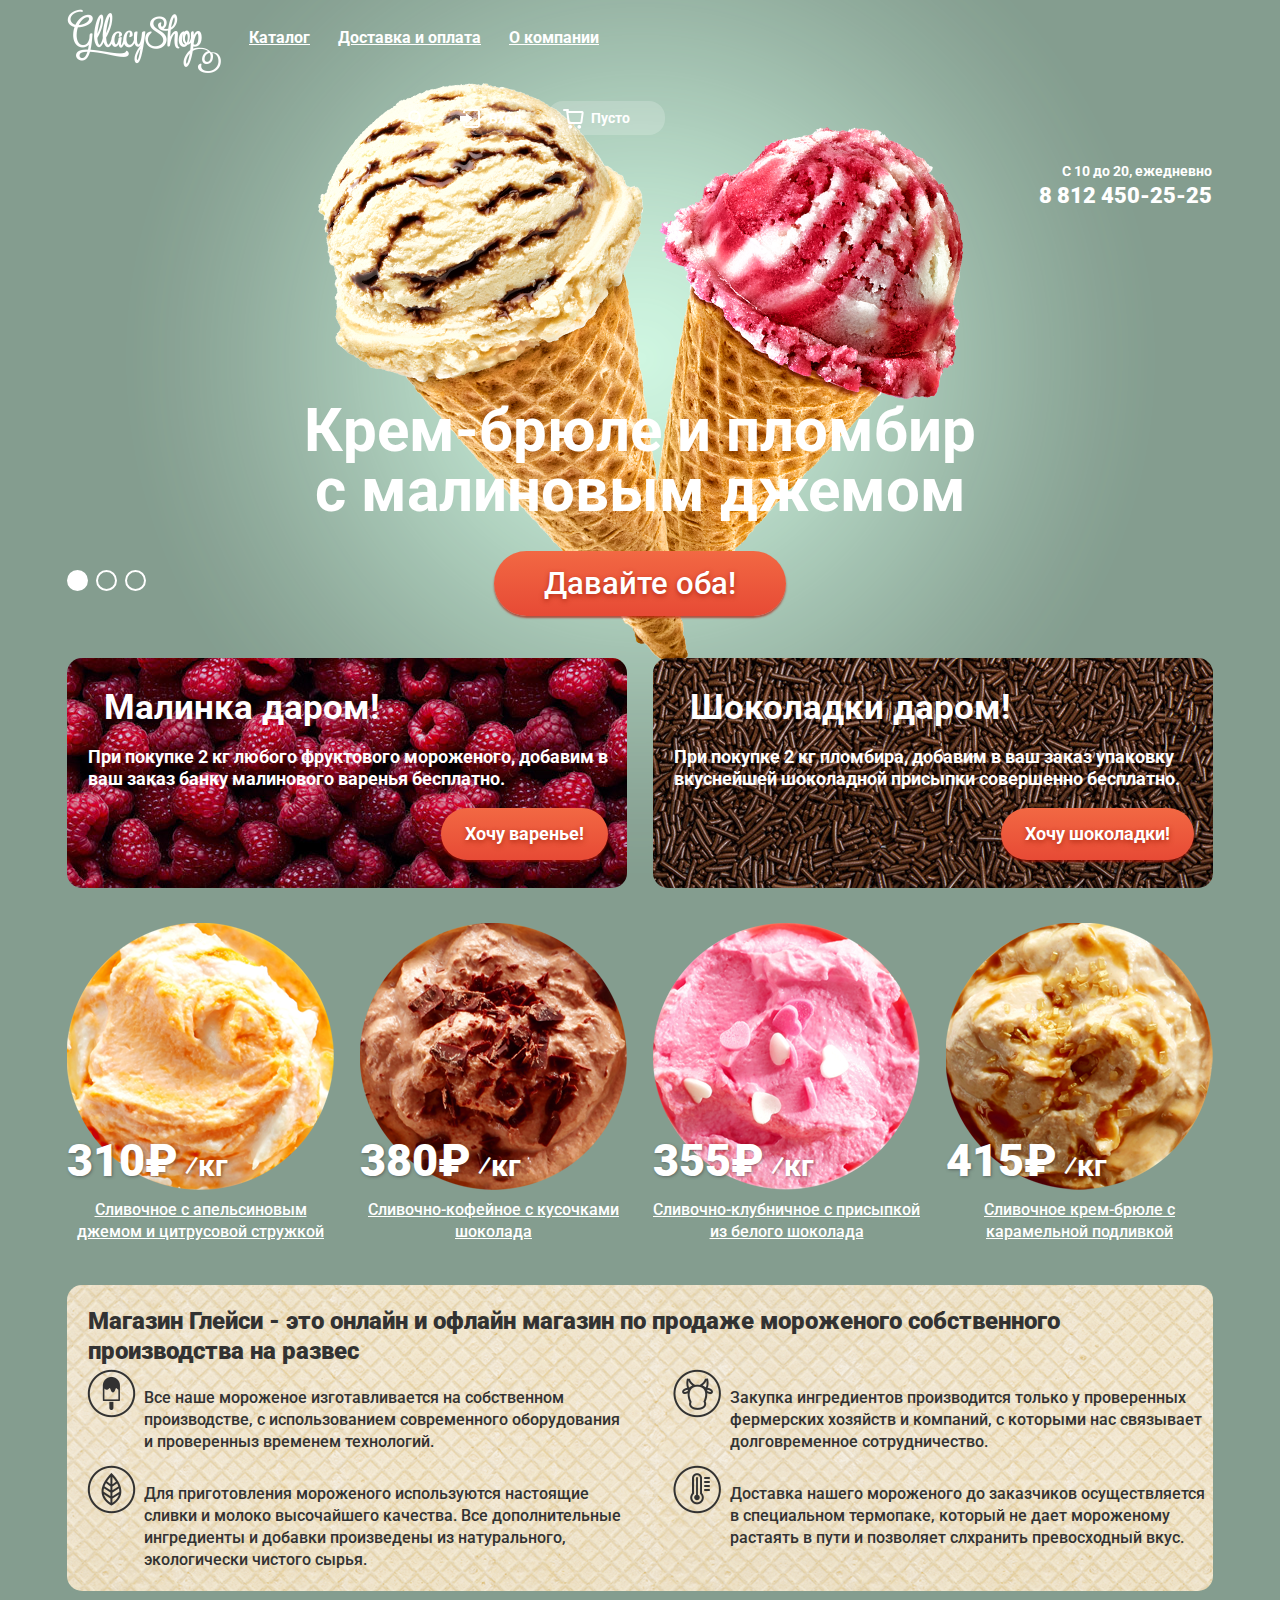
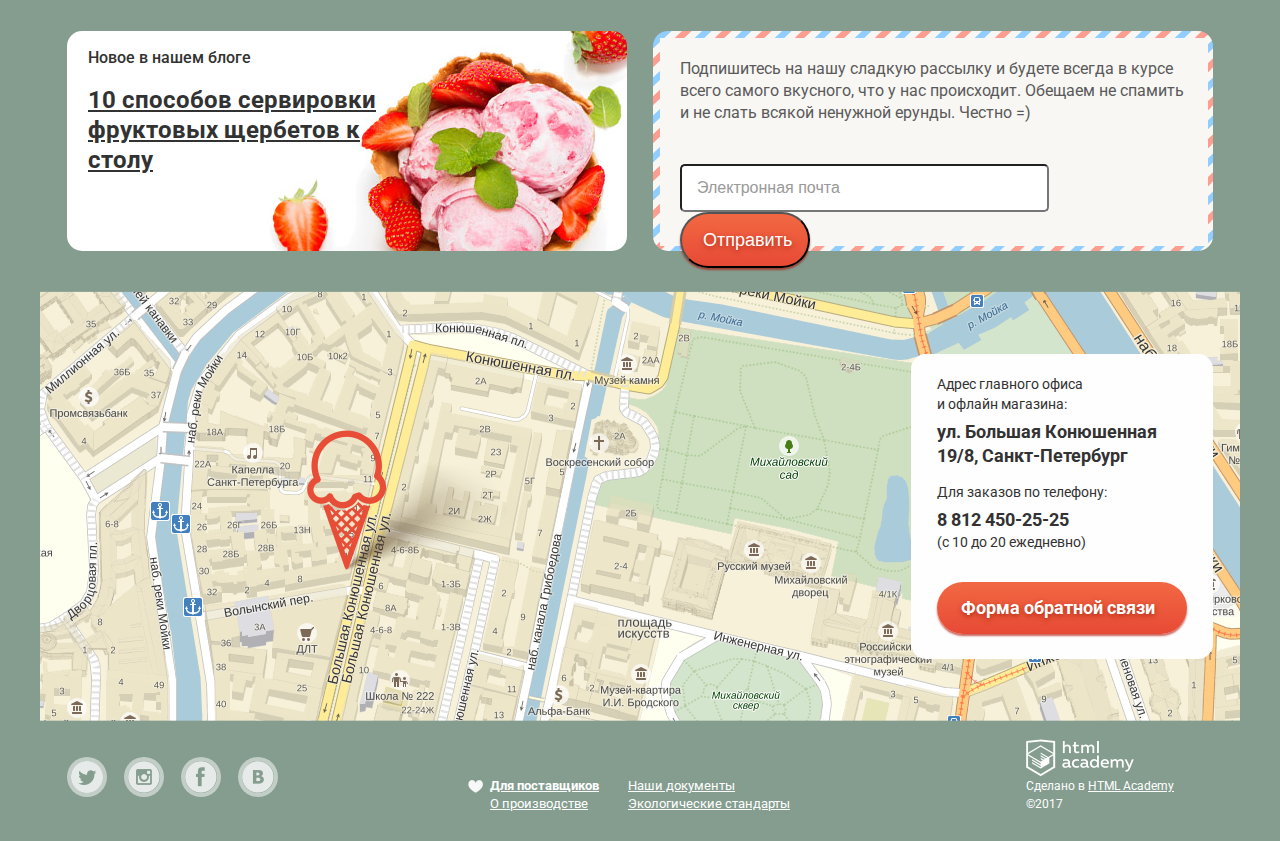
==== commit d83720d1: "Слайды сделаны" ====
--- a/index.html
+++ b/index.html
@@ -8,6 +8,9 @@
         <link href="css/style.css" rel="stylesheet">
     </head>
     <body>
+        <input type="radio" id="btn-1" name="toggle" checked>
+        <input type="radio" id="btn-2" name="toggle">
+        <input type="radio" id="btn-3" name="toggle">
         <div class="site-wrapper">
             <header class="main-header">
                 <div class="container">
@@ -109,13 +112,28 @@
                     </div>
                 </div>
             </header>
+            <div class="container">
+                <div class="slider">
+                    <div class="slide" id="slide1">
+                        <div class="slide-title">Крем-брюле и пломбир с малиновым джемом</div>
+                        <a class="slide-button" href="#">Давайте оба!</a>
+                    </div>
+                    <div class="slide" id="slide2">
+                        <div class="slide-title">Шоколадный пломбир и лимонный сорбет</div>
+                        <a class="slide-button" href="#">Давайте оба!</a>
+                    </div>
+                    <div class="slide" id="slide3">
+                        <div class="slide-title">Пломбир с помадкой и клубничный щербет</div>
+                        <a class="slide-button" href="#">Давайте оба!</a>
+                    </div>
+                    <div class="slider-controls">
+                        <label for="btn-1"></label>
+                        <label for="btn-2"></label>
+                        <label for="btn-3"></label>
+                    </div>
+                </div>
+            </div>
             <main class="main-container">
-                <div class="slide">
-                    <div class="container">
-                        <!-- Масонская тайна? -->
-                        <a class="button" href="#">Давайте оба!</a>
-                    </div>
-                </div>
                 <div class="special-offer">
                     <div class="container">
                         <div class="left-special-offer">
--- a/css/style.css
+++ b/css/style.css
@@ -9,9 +9,11 @@
     line-height: 18px;
     color: #ffffff;
     /* Фон */
-    background: #849d8f;
-}
-
+    background-color: #849d8f;
+}
+body > input[type="radio"] {
+  display: none;
+}
 /*---------------------------------- Шапка -----------------------------------*/
 .main-header {
     /* Блочная модель */
@@ -573,9 +575,110 @@
     width: 1146px;
     margin: 0 auto;
 }
+.site-wrapper {
+    background :#849d8f url("../img/slide-1-pic.png") no-repeat top center;
+    transition: background-image 0.5s ease, background-color 0.5s ease;
+}
+.site-wrapper::before,
+.site-wrapper::after {
+    content: "";
+    visibility: hidden;
+}
+.site-wrapper::before {
+    background-image: url("../img/slide-2-pic.png");
+}
+.site-wrapper::after {
+    background-image: url("../img/slide-3-pic.png");
+}
+.slider {
+    position: relative;
+    padding-top: 270px;
+    text-align: center;
+    color: #ffffff;
+}
+.slide {
+    display: none;
+}
+.slide-title {
+    width: 700px;
+    margin: 0 auto;
+    margin-bottom: 30px;
+    font-weight: 700;
+    font-size: 60px;
+      line-height: 60px;
+}
+.slide-button {
+    display: inline-block;
+    padding: 12px 50px;
+    font-weight: 500;
+    font-size: 31px;
+    line-height: 41px;
+    vertical-align: top;
+    color: #ffffff;
+    text-decoration: none;
+    text-shadow: 0 2px 5px rgba(160, 32, 11, 0.76);
+    background: #f26843;
+    background:    -moz-linear-gradient(top, #f26843 0%, #e74a35 100%);
+    background: -webkit-linear-gradient(top, #f26843 0%, #e74a35 100%);
+    background:         linear-gradient(to bottom, #f26843 0%, #e74a35 100%);
+    border-radius: 100px;
+    box-shadow: 0 2px 2px rgba(172, 16, 0, 0.64);
+}
+.slide-button:hover {
+    background:    -moz-linear-gradient(top, #f58669 0%, #ec6f5e 100%);
+    background: -webkit-linear-gradient(top, #f58669 0%, #ec6f5e 100%);
+    background:         linear-gradient(to bottom, #f58669 0%, #ec6f5e 100%);
+    box-shadow: 0 2px 2px rgba(172, 16, 0, 1);
+}
+.slide-button:active {
+    background:    -moz-linear-gradient(top, #d84732 0%, #e1613e 100%);
+    background: -webkit-linear-gradient(top, #d84732 0%, #e1613e 100%);
+    background:         linear-gradient(to bottom, #d84732 0%, #e1613e 100%);
+    box-shadow: inset 0 2px 2px rgba(172, 16, 0, 1);
+}
+.slider-controls label {
+    display: inline-block;
+    width: 17px;
+    height: 17px;
+    margin-right: 8px;
+    vertical-align: top;
+    background-color: transparent;
+    border: 2px solid #ffffff;
+    border-radius: 50%;
+    cursor: pointer;
+}
+#btn-1:checked ~ .site-wrapper #slide1,
+#btn-2:checked ~ .site-wrapper #slide2,
+#btn-3:checked ~ .site-wrapper #slide3 {
+    display: block;
+}
+#btn-1:checked ~ .site-wrapper {
+    background-color: #849d8f;
+    background-image: url("../img/slide-1-pic.png");
+}
+#btn-2:checked ~ .site-wrapper {
+    background-color: #8996a6;
+    background-image: url("../img/slide-2-pic.png");
+}
+#btn-3:checked ~ .site-wrapper {
+    background-color: #9d8b84;
+    background-image: url("../img/slide-3-pic.png");
+}
+#btn-1:checked ~ .site-wrapper label[for="btn-1"],
+#btn-2:checked ~ .site-wrapper label[for="btn-2"],
+#btn-3:checked ~ .site-wrapper label[for="btn-3"] {
+    background-color: #ffffff;
+}
+.slider-controls {
+    position: absolute;
+    bottom: 25px;
+    left: 0;
+    z-index: 20;
+    font-size: 0;
+}
 .special-offer {
     /* Блочная модель */
-    margin-top: 532px;
+    margin-top: 42px;
     margin-bottom: 35px;
     /* Оформление текста */
     font-size: 0;
@@ -621,26 +724,28 @@
     text-decoration: none;
     color: #ffffff;
     /* Фон */
-    background-image: -moz-linear-gradient(to bottom, #f26843, #e74a35);
-    background-image: -webkit-linear-gradient(to bottom, #f26843, #e74a35);
-    background-image: linear-gradient(to bottom, #f26843, #e74a35);
+    text-shadow: 0 2px 5px rgba(160, 32, 11, 0.76);
+    background: #f26843;
+    background:    -moz-linear-gradient(top, #f26843 0%, #e74a35 100%);
+    background: -webkit-linear-gradient(top, #f26843 0%, #e74a35 100%);
+    background:         linear-gradient(to bottom, #f26843 0%, #e74a35 100%);
     /* Декоративные элементы */
     border-radius: 32px;
     box-shadow: 0 2px 2px 0 rgba(172,16,0,0.64);
 }
 .button:hover {
     /* Фон */
-    background-image: -moz-linear-gradient(to bottom, #f58669, #ec6f5e);
-    background-image: -webkit-linear-gradient(to bottom, #f58669, #ec6f5e);
-    background-image: linear-gradient(to bottom, #f58669, #ec6f5e5);
+    background:    -moz-linear-gradient(top, #f58669 0%, #ec6f5e 100%);
+    background: -webkit-linear-gradient(top, #f58669 0%, #ec6f5e 100%);
+    background:         linear-gradient(to bottom, #f58669 0%, #ec6f5e 100%);
     /* Декоративные элементы */
     box-shadow: 0 2px 2px 0 #ac1000;
 }
 .button:active {
     /* Фон */
-    background-image: -moz-linear-gradient(to bottom, #d84732, #e1613e);
-    background-image: -webkit-linear-gradient(to bottom, #d84732, #e1613e);
-    background-image: linear-gradient(to bottom, #d84732, #e1613e);
+    background:    -moz-linear-gradient(top, #d84732 0%, #e1613e 100%);
+    background: -webkit-linear-gradient(top, #d84732 0%, #e1613e 100%);
+    background:         linear-gradient(to bottom, #d84732 0%, #e1613e 100%);
     /* Декоративные элементы */
     box-shadow: inset 0 2px 2px 0 #942718;
 }
@@ -944,6 +1049,8 @@
     color: #323232;
     /* Фон */
     background: #fffefe;
+    /* Декоративные элементы */
+    border-radius: 15px;
 }
 .contacts-info p {
     /* Оформление текста */
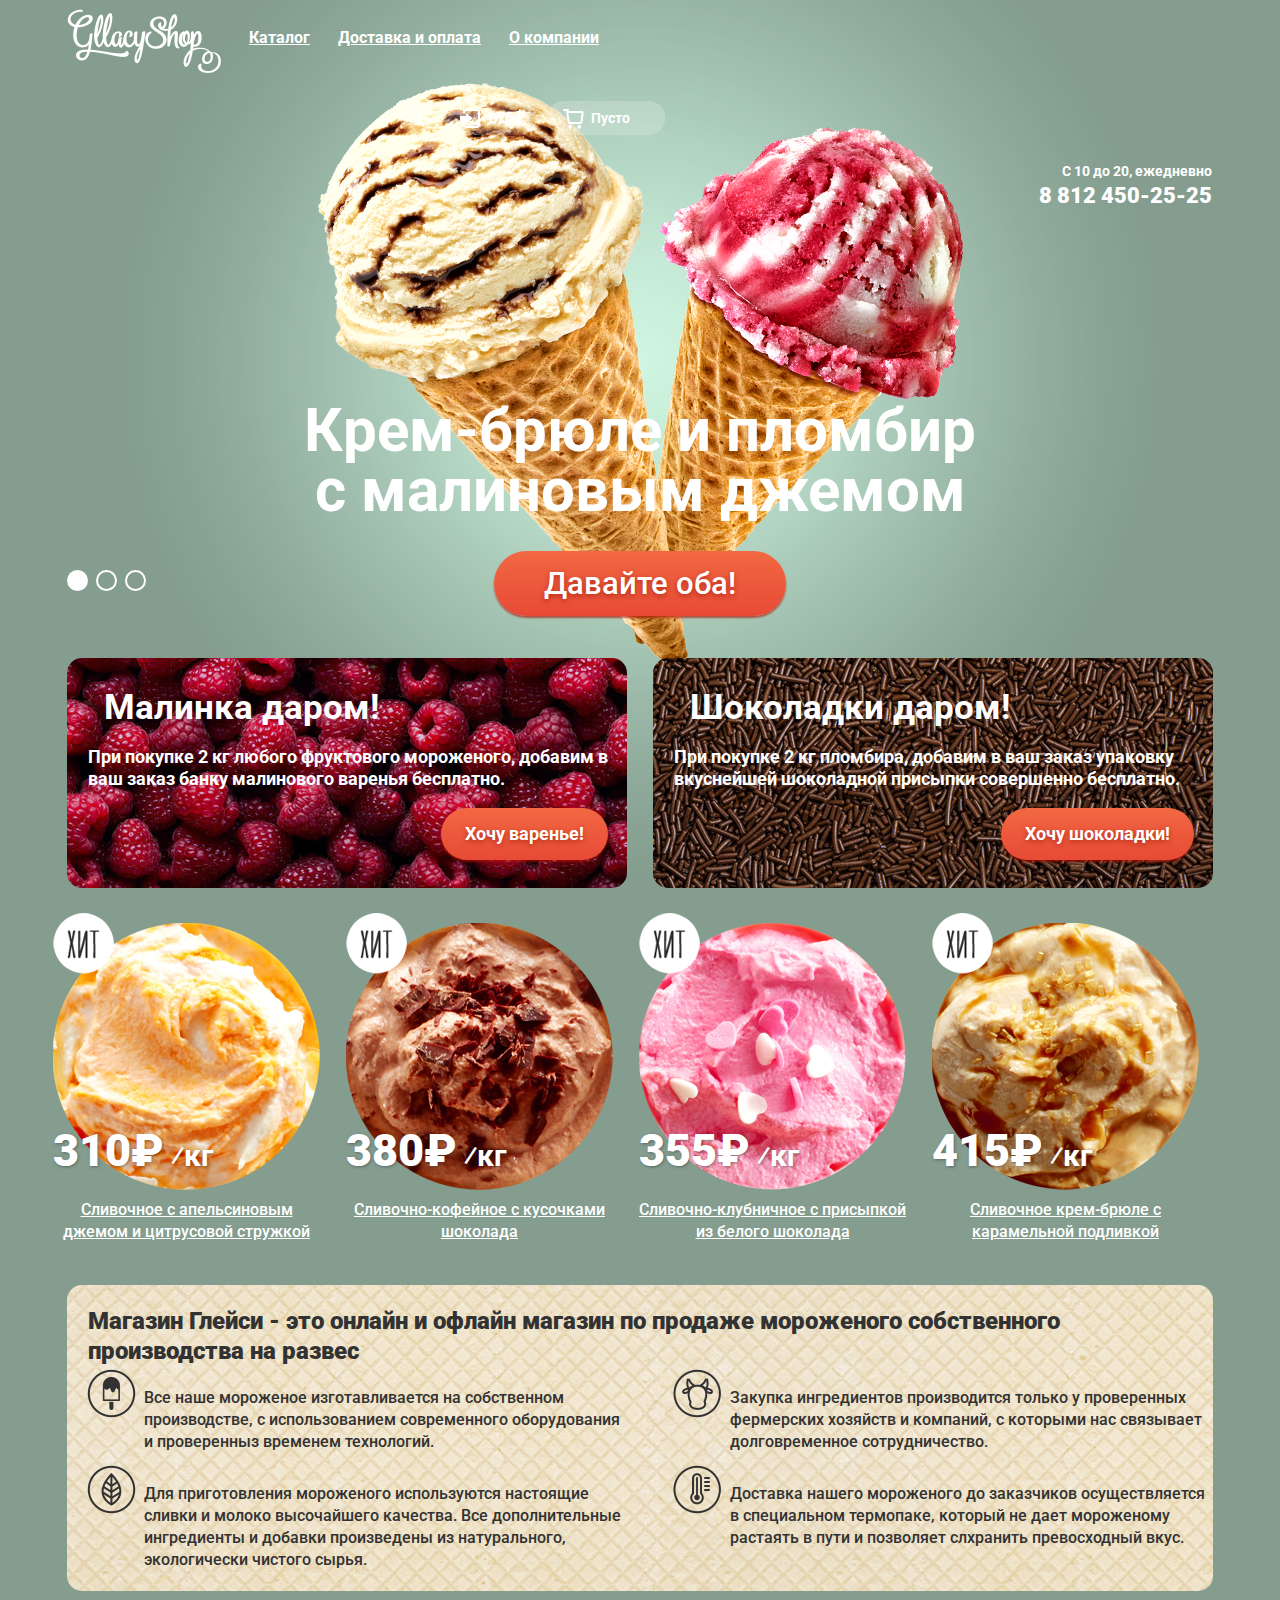
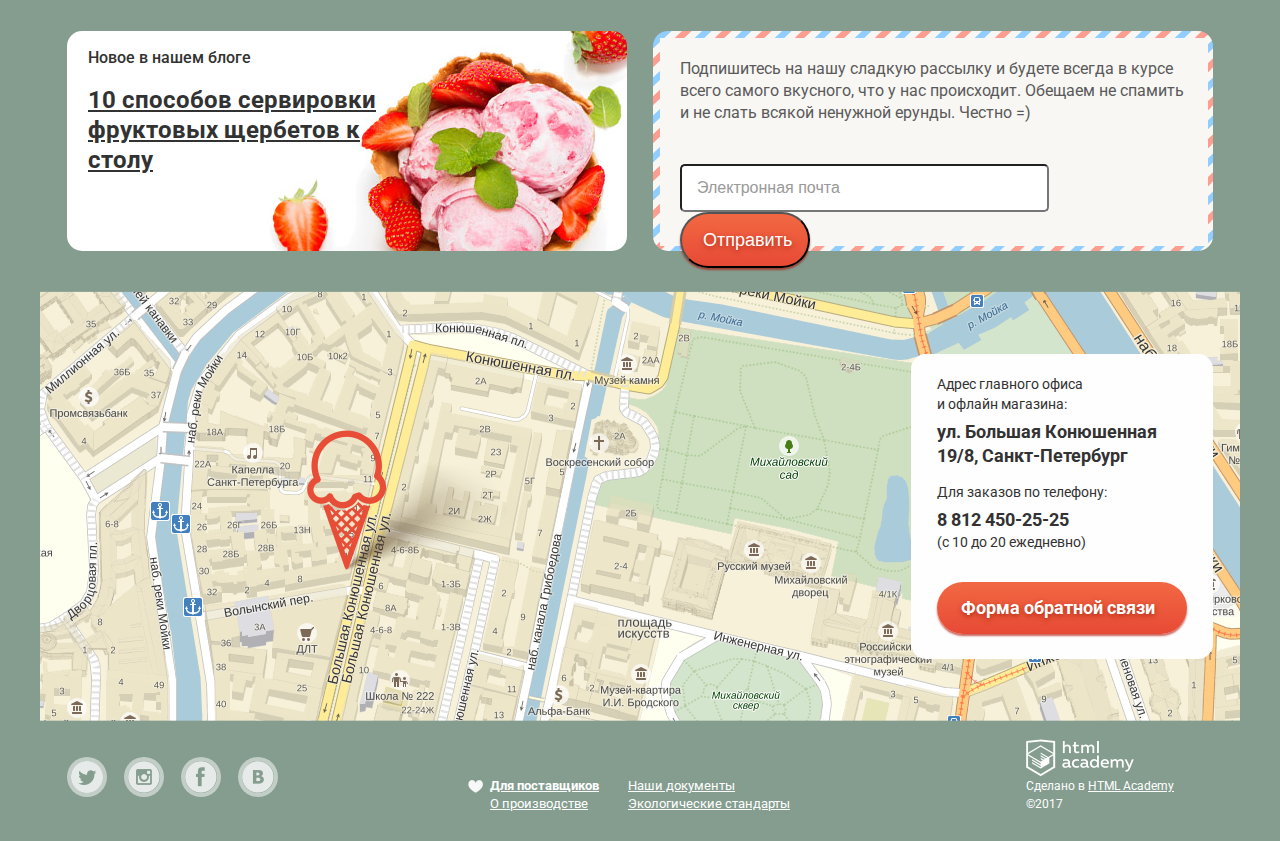
==== commit c98cd77e: "Карточки товара" ====
--- a/index.html
+++ b/index.html
@@ -153,39 +153,37 @@
                     </div>
                 </div>
                 <div class="catalog">
-                    <div class="container">
-                        <div class="item">
-                            <div>
-                                <img src="img/ice-cream-1.png" alt="Сливочное мороженое с апельсиновым джемом и цитрусовой стружкой" width="267px" height="267px">
-                            </div>
-                            <p><strong>310&#8381;</strong> &#8260;кг</p>
-                            <a href="#">Сливочное с апельсиновым джемом и цитрусовой стружкой</a>
-                            <a class="button item-button" href=#>Быстрый просмотр</a>
-                        </div>
-                        <div class="item">
-                            <div>
-                                <img src="img/ice-cream-2.png" alt="Сливочно-кофейное мороженое с кусочками шоколада" width="267px" height="267px">
-                            </div>
-                            <p><strong>380&#8381;</strong> &#8260;кг</p>
-                            <a href="#">Сливочно-кофейное с кусочками шоколада</a>
-                            <a class="button item-button" href=#>Быстрый просмотр</a>
-                        </div>
-                        <div class="item">
-                            <div>
-                                <img src="img/ice-cream-3.png" alt="Сливочно-клубничное мороженое с присыпкой из белого шоколада" width="267px" height="267px">
-                            </div>
-                            <p><strong>355&#8381;</strong> &#8260;кг</p>
-                            <a href="#">Сливочно-клубничное с присыпкой из белого шоколада</a>
-                            <a class="button item-button" href=#>Быстрый просмотр</a>
-                        </div>
-                        <div class="item">
-                            <div>
-                                <img src="img/ice-cream-4.png" alt="Сливочное крем-брюле мороженое с карамельной подливкой" width="267px" height="267px">
-                            </div>
-                            <p><strong>415&#8381;</strong> &#8260;кг</p>
-                            <a href="#">Сливочное крем-брюле с карамельной подливкой</a>
-                            <a class="button item-button" href=#>Быстрый просмотр</a>
-                        </div>
+                    <div class="item">
+                        <div>
+                            <img src="img/ice-cream-1.png" alt="Сливочное мороженое с апельсиновым джемом и цитрусовой стружкой" width="267px" height="267px">
+                        </div>
+                        <p><strong>310&#8381;</strong> &#8260;кг</p>
+                        <a href="#">Сливочное с апельсиновым джемом и цитрусовой стружкой</a>
+                        <a class="button item-button" href=#>Быстрый просмотр</a>
+                    </div>
+                    <div class="item">
+                        <div>
+                            <img src="img/ice-cream-2.png" alt="Сливочно-кофейное мороженое с кусочками шоколада" width="267px" height="267px">
+                        </div>
+                        <p><strong>380&#8381;</strong> &#8260;кг</p>
+                        <a href="#">Сливочно-кофейное с кусочками шоколада</a>
+                        <a class="button item-button" href=#>Быстрый просмотр</a>
+                    </div>
+                    <div class="item">
+                        <div>
+                            <img src="img/ice-cream-3.png" alt="Сливочно-клубничное мороженое с присыпкой из белого шоколада" width="267px" height="267px">
+                        </div>
+                        <p><strong>355&#8381;</strong> &#8260;кг</p>
+                        <a href="#">Сливочно-клубничное с присыпкой из белого шоколада</a>
+                        <a class="button item-button" href=#>Быстрый просмотр</a>
+                    </div>
+                    <div class="item">
+                        <div>
+                            <img src="img/ice-cream-4.png" alt="Сливочное крем-брюле мороженое с карамельной подливкой" width="267px" height="267px">
+                        </div>
+                        <p><strong>415&#8381;</strong> &#8260;кг</p>
+                        <a href="#">Сливочное крем-брюле с карамельной подливкой</a>
+                        <a class="button item-button" href=#>Быстрый просмотр</a>
                     </div>
                 </div>
                 <div class="description">
--- a/css/style.css
+++ b/css/style.css
@@ -679,7 +679,7 @@
 .special-offer {
     /* Блочная модель */
     margin-top: 42px;
-    margin-bottom: 35px;
+    margin-bottom: 25px;
     /* Оформление текста */
     font-size: 0;
 }
@@ -756,6 +756,8 @@
 .catalog {
     /* Оформление текста */
     font-size: 0;
+    width: 1200px;
+    margin: 0 auto;
 }
 .item .item-button {
     /* Управление потоком */
@@ -776,14 +778,14 @@
     min-height: 322px;
     margin: 0;
     margin-bottom: 40px;
-    margin-right: 26px;
-    padding: 0;
+    padding: 0 13px;
+    padding-top: 10px;
     vertical-align: top;
 }
 .item::before {
     /* Позиционирование */
     position: absolute;
-    left: 0;
+    left: 13px;
     top: 0;
     /* Управление потоком */
     display: block;
@@ -794,12 +796,19 @@
     /* Фон */
     background: url("../img/hit.png") no-repeat;
 }
-.catalog .item::before {
+.catalog-ice-cream .item::before {
     display: none;
 }
 .item:hover {
-    z-index: 10;
-    background: rgba(255,255,255,0.2);
+    background-color: rgba(248,247,244,0.3);
+	border-radius: 4px;
+	border-radius: 4px;
+	box-shadow: 0 20px 20px rgba(0,0,0,0.4);
+	z-index:20;
+}
+}
+.item:hover a{
+    text-decoration: none;
 }
 .item:hover .item-button {
     display: block;
@@ -807,7 +816,7 @@
 .item p {
     /* Позиционирование */
     position: absolute;
-    left: 0;
+    left: 13px;
     top: 185px;
     /* Оформление текста */
     font-size: 30px;
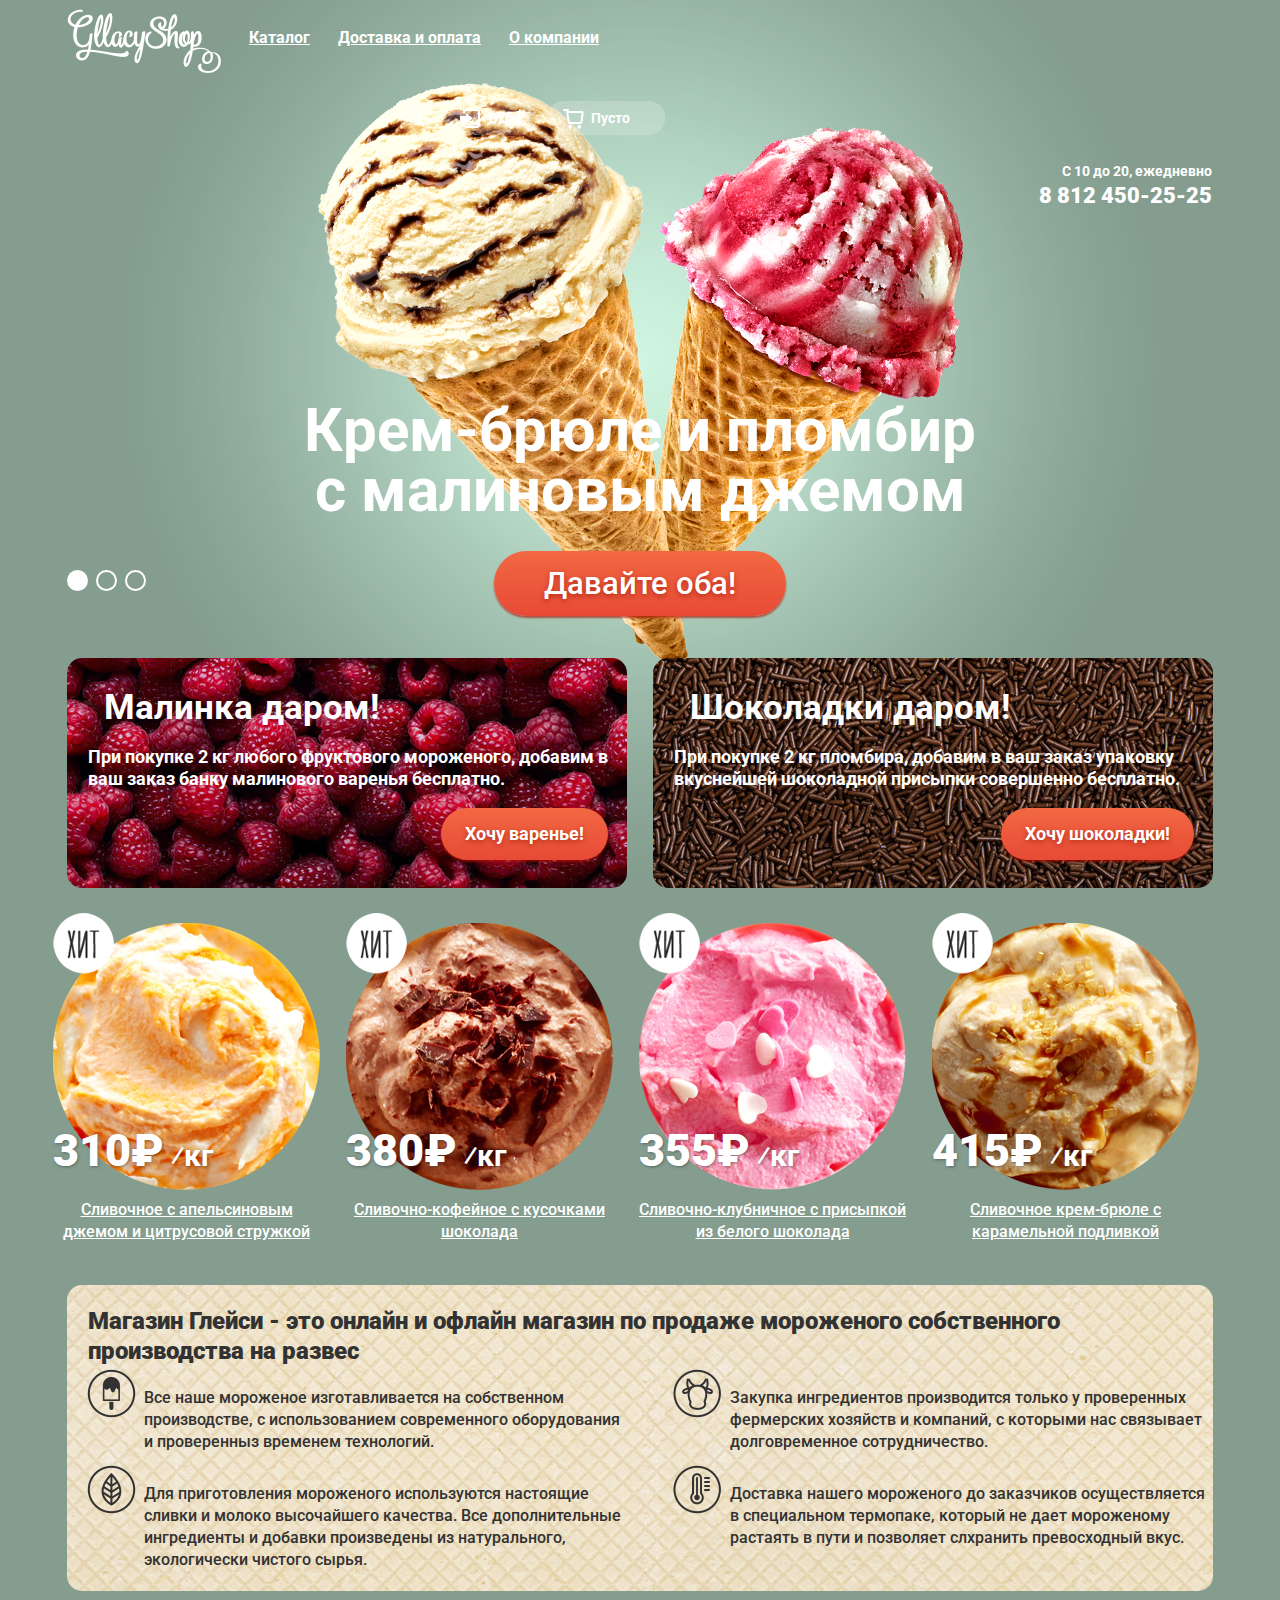
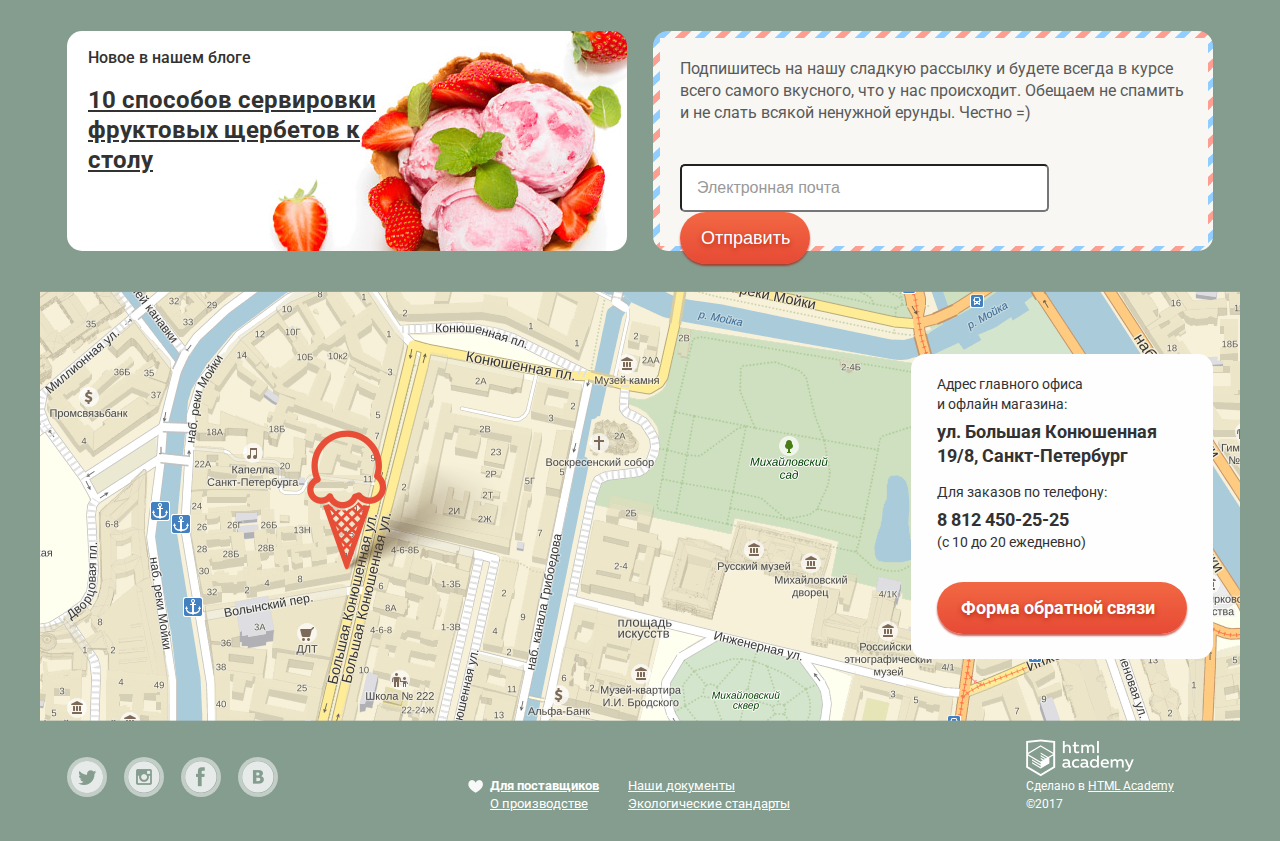
==== commit 5013aef5: "Финальная проверка" ====
--- a/index.html
+++ b/index.html
@@ -17,10 +17,10 @@
                     <nav class="main-navigation">
                         <a class="logo"><img src="img/logo.png" alt="logo of GllacyShop" width="154px" height="64px"></a>
                         <ul class="navigation-block">
-                            <li class="navigation-block-point"><a href="catalog.html">Каталог</a>
+                            <li class="navigation-block-point"><a href="#">Каталог</a>
                                 <ul class="sub-navigation">
                                     <li class="sub-navigation-block-point"><a href="#">Новинки</a></li>
-                                    <li class="sub-navigation-block-point"><a href="#">Сливочное</a></li>
+                                    <li class="sub-navigation-block-point"><a href="catalog.html">Сливочное</a></li>
                                     <li class="sub-navigation-block-point"><a href="#">Щербеты</a></li>
                                     <li class="sub-navigation-block-point"><a href="#">Фруктовый лед</a></li>
                                     <li class="sub-navigation-block-point"><a href="#">Мелорин</a></li>
@@ -53,7 +53,7 @@
                                     </div>
                                 </form>
                             </li>
-                            <li class="user-block-shopping-cart-li">
+                            <li class="user-block-shopping-cart-li-empty">
                                 <a class="user-block-shopping-cart" href="#">Пусто</a>
                                 <div class="user-block-shopping-cart-content">
                                     <table class="user-block-shopping-cart-table">
@@ -271,5 +271,20 @@
                 </div>
             </footer>
         </div>
+        <div class="modal-content">
+            <button class="modal-content-close" type="button" title="Закрыть">Закрыть</button>
+            <p>Мы обязательно вам ответим!</p>
+            <form class="modal-content-form" action="#" method="post">
+                <input type="text" id="name-1" name="name" placeholder="Как вас зовут?">
+                <label class="name1" for="name-1">Как вас зовут?</label>
+                <input type="email" id="email-1" name="email" placeholder="Ваша почта для ответа">
+                <label class="email" for="email-1">Ваша почта для ответа</label>
+                <textarea name="text" id="textarea-1" placeholder="Напишите что-нибудь..."></textarea>
+                <label class="textarea" for="textarea-1">Напишите что-нибудь...</label>
+                <button class="button">Отправить</button>
+            </form>
+        </div>
+        <div class="modal-overlay">
+        </div>
     </body>
 </html>
--- a/css/style.css
+++ b/css/style.css
@@ -142,9 +142,10 @@
     left: 8px;
     /* Блочная модель */
 	content:"";
-	height: 1px;
-    /* Фон */
-	background-color: #ffffff;
+    width: 130px;
+    height: 1px;
+    /* Фон */
+	background-color: #d1d0ce;
 }
 .sub-navigation li:first-child a {
     /* Оформление текста */
@@ -279,7 +280,7 @@
     /* Фон */
     background: #ffffff url("../img/loupe-active.png") no-repeat 50% 50%;
 }
-.user-block .user-block-search:hover + .user-block-search-form {
+.user-block .user-block-search-li:hover .user-block-search-form {
     display: block;
 }
 .user-block .user-block-login {
@@ -359,7 +360,6 @@
     /* Фон */
     background: #ffffff;
 }
-
 .user-block .user-block-login:hover::before {
     /* Позиционирование */
     position: absolute;
@@ -373,7 +373,7 @@
     /* Фон */
     background: url("../img/login-active.png") no-repeat 50% 50%;
 }
-.user-block .user-block-login:hover + .user-block-login-form {
+.user-block .user-block-login-li:hover .user-block-login-form {
     /* Управление потоком */
     display: block;
 }
@@ -418,6 +418,9 @@
     /* Декоративные элементы */
     border-radius: 16px;
 }
+.user-block .user-block-shopping-cart:hover {
+    background: #ffffff;
+}
 .user-block-shopping-cart::before {
     /* Позиционирование */
     position: absolute;
@@ -467,9 +470,13 @@
     border-radius: 5px;
     box-shadow: 0 20px 20px 0 rgba(0, 0, 0, 0.4);
 }
-.user-block .user-block-shopping-cart:hover + .user-block-shopping-cart-content {
-    /* Управление потоком */
-    display: block;
+.user-block .user-block-shopping-cart-li:hover .user-block-shopping-cart-content {
+    /* Управление потоком */
+    display: block;
+}
+.user-block .user-block-shopping-cart-li-empty:hover .user-block-shopping-cart-content {
+    /* Управление потоком */
+    display: nonr;
 }
 .user-block-shopping-cart-table td {
     /* Блочная модель */
@@ -576,176 +583,209 @@
     margin: 0 auto;
 }
 .site-wrapper {
+    /* Фон */
     background :#849d8f url("../img/slide-1-pic.png") no-repeat top center;
     transition: background-image 0.5s ease, background-color 0.5s ease;
 }
 .site-wrapper::before,
 .site-wrapper::after {
+    /* Блочная модель */
     content: "";
     visibility: hidden;
 }
 .site-wrapper::before {
+    /* Фон */
     background-image: url("../img/slide-2-pic.png");
 }
 .site-wrapper::after {
+    /* Фон */
     background-image: url("../img/slide-3-pic.png");
 }
 .slider {
+    /* Позиционирование */
     position: relative;
+    /* Блочная модель */
     padding-top: 270px;
+    /* Оформление текста */
     text-align: center;
     color: #ffffff;
 }
 .slide {
+    /* Управление потоком */
     display: none;
 }
 .slide-title {
+    /* Блочная модель */
     width: 700px;
     margin: 0 auto;
     margin-bottom: 30px;
+    /* Оформление текста */
+    font-size: 60px;
     font-weight: 700;
-    font-size: 60px;
-      line-height: 60px;
+    line-height: 60px;
 }
 .slide-button {
-    display: inline-block;
+    /* Управление потоком */
+    display: inline-block;
+    /* Блочная модель */
     padding: 12px 50px;
+    vertical-align: top;
+    /* Оформление текста */
+    font-size: 31px;
     font-weight: 500;
-    font-size: 31px;
     line-height: 41px;
+    text-decoration: none;
+    color: #ffffff;
+    text-shadow: 0 2px 5px rgba(160, 32, 11, 0.76);
+    /* Фон */
+    background: #f26843;
+    background:    -moz-linear-gradient(top, #f26843 0%, #e74a35 100%);
+    background: -webkit-linear-gradient(top, #f26843 0%, #e74a35 100%);
+    background:         linear-gradient(to bottom, #f26843 0%, #e74a35 100%);
+    /* Декоративные элементы */
+    border-radius: 100px;
+    box-shadow: 0 2px 2px rgba(172, 16, 0, 0.64);
+}
+.slide-button:hover {
+    /* Фон */
+    background:    -moz-linear-gradient(top, #f58669 0%, #ec6f5e 100%);
+    background: -webkit-linear-gradient(top, #f58669 0%, #ec6f5e 100%);
+    background:         linear-gradient(to bottom, #f58669 0%, #ec6f5e 100%);
+    /* Декоративные элементы */
+    box-shadow: 0 2px 2px rgba(172, 16, 0, 1);
+}
+.slide-button:active {
+    /* Фон */
+    background:    -moz-linear-gradient(top, #d84732 0%, #e1613e 100%);
+    background: -webkit-linear-gradient(top, #d84732 0%, #e1613e 100%);
+    background:         linear-gradient(to bottom, #d84732 0%, #e1613e 100%);
+    /* Декоративные элементы */
+    box-shadow: inset 0 2px 2px rgba(172, 16, 0, 1);
+}
+.slider-controls label {
+    /* Управление потоком */
+    display: inline-block;
+    /* Блочная модель */
+    width: 17px;
+    height: 17px;
+    margin-right: 8px;
     vertical-align: top;
+    /* Фон */
+    background-color: transparent;
+    /* Декоративные элементы */
+    border: 2px solid #ffffff;
+    border-radius: 50%;
+    cursor: pointer;
+}
+#btn-1:checked ~ .site-wrapper #slide1,
+#btn-2:checked ~ .site-wrapper #slide2,
+#btn-3:checked ~ .site-wrapper #slide3 {
+    /* Управление потоком */
+    display: block;
+}
+#btn-1:checked ~ .site-wrapper {
+    /* Фон */
+    background-color: #849d8f;
+    background-image: url("../img/slide-1-pic.png");
+}
+#btn-2:checked ~ .site-wrapper {
+    /* Фон */
+    background-color: #8996a6;
+    background-image: url("../img/slide-2-pic.png");
+}
+#btn-3:checked ~ .site-wrapper {
+    /* Фон */
+    background-color: #9d8b84;
+    background-image: url("../img/slide-3-pic.png");
+}
+#btn-1:checked ~ .site-wrapper label[for="btn-1"],
+#btn-2:checked ~ .site-wrapper label[for="btn-2"],
+#btn-3:checked ~ .site-wrapper label[for="btn-3"] {
+    /* Фон */
+    background-color: #ffffff;
+}
+.slider-controls {
+    /* Позиционирование */
+    position: absolute;
+    bottom: 25px;
+    left: 0;
+    z-index: 20;
+    /* Оформление текста */
+    font-size: 0;
+}
+.special-offer {
+    /* Блочная модель */
+    margin-top: 42px;
+    margin-bottom: 25px;
+    /* Оформление текста */
+    font-size: 0;
+}
+.left-special-offer,
+.right-special-offer {
+    /* Управление потоком */
+    display: inline-block;
+    /* Блочная модель */
+    width: 520px;
+    height: 230px;
+    padding: 0;
+    padding-left: 21px;
+    padding-right: 19px;
+    /* Оформление текста */
+    font-size: 18px;
+    line-height: 22px;
+    /* Декоративные элементы */
+    border-radius: 15px;
+}
+.special-offer h2 {
+    /* Оформление текста */
+    font-size: 35px;
+    font-weight: 700;
+    line-height: 41px;
+}
+.left-special-offer {
+    /* Блочная модель */
+    margin-right: 26px;
+    /* Фон */
+    background: url("../img/raspberry.jpg") -27px -95px;
+}
+.right-special-offer {
+    /* Фон */
+    background: url("../img/chocolate.jpg") -218px -105px;
+}
+.button {
+    /* Блочная модель */
+    padding: 14px 24px;
+    /* Оформление текста */
+    font-size: 18px;
+    line-height: 24px;
+    text-decoration: none;
     color: #ffffff;
-    text-decoration: none;
+    /* Фон */
     text-shadow: 0 2px 5px rgba(160, 32, 11, 0.76);
     background: #f26843;
     background:    -moz-linear-gradient(top, #f26843 0%, #e74a35 100%);
     background: -webkit-linear-gradient(top, #f26843 0%, #e74a35 100%);
     background:         linear-gradient(to bottom, #f26843 0%, #e74a35 100%);
-    border-radius: 100px;
-    box-shadow: 0 2px 2px rgba(172, 16, 0, 0.64);
-}
-.slide-button:hover {
+    /* Декоративные элементы */
+    border: none;
+    border-radius: 32px;
+    box-shadow: 0 2px 2px 0 rgba(172,16,0,0.64);
+    outline: none;
+}
+.button:hover {
+    /* Фон */
     background:    -moz-linear-gradient(top, #f58669 0%, #ec6f5e 100%);
     background: -webkit-linear-gradient(top, #f58669 0%, #ec6f5e 100%);
     background:         linear-gradient(to bottom, #f58669 0%, #ec6f5e 100%);
-    box-shadow: 0 2px 2px rgba(172, 16, 0, 1);
-}
-.slide-button:active {
+    /* Декоративные элементы */
+    box-shadow: 0 2px 2px 0 #ac1000;
+    outline: 0;
+}
+.button:active {
+    /* Фон */
     background:    -moz-linear-gradient(top, #d84732 0%, #e1613e 100%);
     background: -webkit-linear-gradient(top, #d84732 0%, #e1613e 100%);
     background:         linear-gradient(to bottom, #d84732 0%, #e1613e 100%);
-    box-shadow: inset 0 2px 2px rgba(172, 16, 0, 1);
-}
-.slider-controls label {
-    display: inline-block;
-    width: 17px;
-    height: 17px;
-    margin-right: 8px;
-    vertical-align: top;
-    background-color: transparent;
-    border: 2px solid #ffffff;
-    border-radius: 50%;
-    cursor: pointer;
-}
-#btn-1:checked ~ .site-wrapper #slide1,
-#btn-2:checked ~ .site-wrapper #slide2,
-#btn-3:checked ~ .site-wrapper #slide3 {
-    display: block;
-}
-#btn-1:checked ~ .site-wrapper {
-    background-color: #849d8f;
-    background-image: url("../img/slide-1-pic.png");
-}
-#btn-2:checked ~ .site-wrapper {
-    background-color: #8996a6;
-    background-image: url("../img/slide-2-pic.png");
-}
-#btn-3:checked ~ .site-wrapper {
-    background-color: #9d8b84;
-    background-image: url("../img/slide-3-pic.png");
-}
-#btn-1:checked ~ .site-wrapper label[for="btn-1"],
-#btn-2:checked ~ .site-wrapper label[for="btn-2"],
-#btn-3:checked ~ .site-wrapper label[for="btn-3"] {
-    background-color: #ffffff;
-}
-.slider-controls {
-    position: absolute;
-    bottom: 25px;
-    left: 0;
-    z-index: 20;
-    font-size: 0;
-}
-.special-offer {
-    /* Блочная модель */
-    margin-top: 42px;
-    margin-bottom: 25px;
-    /* Оформление текста */
-    font-size: 0;
-}
-.left-special-offer,
-.right-special-offer {
-    /* Управление потоком */
-    display: inline-block;
-    /* Блочная модель */
-    width: 520px;
-    height: 230px;
-    padding: 0;
-    padding-left: 21px;
-    padding-right: 19px;
-    /* Оформление текста */
-    font-size: 18px;
-    line-height: 22px;
-    /* Декоративные элементы */
-    border-radius: 15px;
-}
-.special-offer h2 {
-    /* Оформление текста */
-    font-size: 35px;
-    font-weight: 700;
-    line-height: 41px;
-}
-.left-special-offer {
-    /* Блочная модель */
-    margin-right: 26px;
-    /* Фон */
-    background: url("../img/raspberry.jpg") -27px -95px;
-}
-.right-special-offer {
-    /* Фон */
-    background: url("../img/chocolate.jpg") -218px -105px;
-}
-.button {
-    /* Блочная модель */
-    padding: 14px 24px;
-    /* Оформление текста */
-    font-size: 18px;
-    line-height: 24px;
-    text-decoration: none;
-    color: #ffffff;
-    /* Фон */
-    text-shadow: 0 2px 5px rgba(160, 32, 11, 0.76);
-    background: #f26843;
-    background:    -moz-linear-gradient(top, #f26843 0%, #e74a35 100%);
-    background: -webkit-linear-gradient(top, #f26843 0%, #e74a35 100%);
-    background:         linear-gradient(to bottom, #f26843 0%, #e74a35 100%);
-    /* Декоративные элементы */
-    border-radius: 32px;
-    box-shadow: 0 2px 2px 0 rgba(172,16,0,0.64);
-}
-.button:hover {
-    /* Фон */
-    background:    -moz-linear-gradient(top, #f58669 0%, #ec6f5e 100%);
-    background: -webkit-linear-gradient(top, #f58669 0%, #ec6f5e 100%);
-    background:         linear-gradient(to bottom, #f58669 0%, #ec6f5e 100%);
-    /* Декоративные элементы */
-    box-shadow: 0 2px 2px 0 #ac1000;
-}
-.button:active {
-    /* Фон */
-    background:    -moz-linear-gradient(top, #d84732 0%, #e1613e 100%);
-    background: -webkit-linear-gradient(top, #d84732 0%, #e1613e 100%);
-    background:         linear-gradient(to bottom, #d84732 0%, #e1613e 100%);
     /* Декоративные элементы */
     box-shadow: inset 0 2px 2px 0 #942718;
 }
@@ -763,7 +803,8 @@
     /* Управление потоком */
     display: none;
     /* Блочная модель */
-    padding: 11px 14px;
+    margin-top: 24px;
+    padding: 15px 13px;
     /* Оформление текста */
     font-size: 18px;
     line-height: 24px;
@@ -797,20 +838,24 @@
     background: url("../img/hit.png") no-repeat;
 }
 .catalog-ice-cream .item::before {
+    /* Управление потоком */
     display: none;
 }
 .item:hover {
+    /* Позиционирование */
+    z-index:20;
+    /* Фон */
     background-color: rgba(248,247,244,0.3);
-	border-radius: 4px;
+    /* Декоративные элементы */
 	border-radius: 4px;
 	box-shadow: 0 20px 20px rgba(0,0,0,0.4);
-	z-index:20;
-}
-}
-.item:hover a{
+}
+.item:hover a {
+    /* Оформление текста */
     text-decoration: none;
 }
 .item:hover .item-button {
+    /* Управление потоком */
     display: block;
 }
 .item p {
@@ -1223,8 +1268,137 @@
     /* Оформление текста */
     color: #ffffff;
 }
-
-
+.modal-overlay {
+    /* Позиционирование */
+    position: fixed;
+    top: 0;
+    left: 0;
+    z-index: 10;
+    /* Управление потоком */
+    display: none;
+    /* Блочная модель */
+    width: 100%;
+    height: 100%;
+    /* Фон */
+    background: rgba(0, 0, 0, 0.3);
+}
+.modal-content {
+    /* Позиционирование */
+    position: absolute;
+    top: 338px;
+    left: 50%;
+    z-index: 20;
+    /* Управление потоком */
+    display: none;
+    width: 430px;
+    margin-left: -238px;
+    padding: 20px 25px 25px 20px;
+    /* Оформление текста */
+    font-size: 24px;
+    color: #323232;
+    /* Фон */
+    background: #f8f7f4;
+}
+.modal-content-close {
+    /* Позиционирование */
+    position: absolute;
+    top: 15px;
+    right: 15px;
+    /* Блочная модель */
+    background: #f8f7f4;
+    width: 18px;
+    height: 18px;
+    font-size: 0;
+    border: 0;
+    outline: 0;
+    cursor: pointer;
+}
+.modal-content-close::before,
+.modal-content-close::after {
+    content: "";
+    position: absolute;
+    right: 0;
+    width: 19px;
+    height: 2px;
+    background-color: #323232;
+    border-radius: 1px;
+}
+.modal-content-close::before {
+    transform: rotate(45deg);
+}
+.modal-content-close::after {
+    transform: rotate(-45deg);
+}
+.modal-content-form {
+    font-size: 16px;
+    font-family: "Roboto", "Arial", sans-serif;
+    line-height: 28px;
+}
+.modal-content-form input {
+    padding: 11px;
+    width: 245px;
+    font-weight: 400;
+    border-radius: 5px;
+    border: 1px solid #d3d3d2;
+    margin-bottom: 20px;
+}
+.modal-fcontent-form input:hover {
+    padding: 10px;
+     border: 2px solid #c7c6c5;
+}
+.modal-content-form textarea {
+    padding: 11px;
+    width: 406px;
+    height: 130px;
+    border-radius: 5px;
+    border: 1px solid #d3d3d2;
+    margin-bottom: 25px;
+}
+.modal-content-form textarea:hover {
+    border: 2px solid #c7c6c5;
+    padding: 10px;
+}
+.modal-content-form label {
+    visibility: hidden;
+    font-size: 11px;
+    color: #5b9ddf;
+    font-weight: 400;
+}
+.modal-content-form .name1 {
+    position: absolute;
+    left: 40px;
+    top: 40px;
+}
+.modal-content-form .email {
+    position: absolute;
+    left: 40px;
+    top: 102px;
+}
+.modal-content-form .textarea {
+    position: absolute;
+    left: 40px;
+    top: 164px;
+}
+.modal-content-form input:focus + label {
+    visibility: visible;
+}
+.modal-content-form textarea:focus + label {
+    visibility: visible;
+}
+.modal-content-form input:focus {
+    padding: 10px;
+    border: 2px solid #8fbdec;
+}
+.modal-content-form textarea:focus {
+     padding: 10px;
+    border: 2px solid #8fbdec;
+}
+.modal-content p {
+    margin-bottom: 19px;
+}
+.modal-content-form button {
+    float: right;
+}
 /*-------------------------- Сетка для catalog.html --------------------------*/
 .breadcrumbs-list {
     position: absolute;
@@ -1487,6 +1661,7 @@
     margin-top: 40px;
 }
 .pagination-item {
+    /* Управление потоком */
     display: inline-block;
     font-size: 16px;
     font-weight: 500;
@@ -1497,55 +1672,77 @@
     vertical-align: top;
 }
 .pagination-item a {
-    display: block;
+    /* Управление потоком */
+    display: block;
+    /* Блочная модель */
     padding: 5px;
+    /* Оформление текста */
+    text-decoration: none;
     color: #ffffff;
-    text-decoration: none;
 }
 .pagination-list .active a {
+    /* Оформление текста */
     color: #323232;
 }
 .pagination-list .active {
+    /* Фон */
     background: #ffffff;
+    /* Декоративные элементы */
     border-radius: 13px;
 }
 .pagination-list .active:hover {
+    /* Фон */
     background: #ffffff;
+    /* Декоративные элементы */
     border-radius: 13px;
 }
 .pagination-item:hover {
+    /* Фон */
+    background: rgba(255, 255, 255, 0.2);
+    /* Декоративные элементы */
     border-radius: 13px;
-    background: rgba(255, 255, 255, 0.2);
 }
 .pagination-item:active {
+    /* Фон */
     background: #ffffff;
+    /* Декоративные элементы */
     border-radius: 13px;
 }
 .pagination-item:active a {
+    /* Оформление текста */
     color: #323232;
 }
 .pagination-item:first-child {
+    /* Фон */
     background: url(../img/prev.png) no-repeat center;
 }
 .pagination-item:last-child {
+    /* Блочная модель */
+    margin-right: -5px;
+    /* Оформление текста */
     font-size: 0;
+    /* Фон */
     background: url(../img/next.png) no-repeat center;
-    margin-right: -5px;
 }
 .pagination-item:last-child:hover {
+    /* Фон */
     background: rgba(255, 255, 255, 0.2) url(../img/next.png) no-repeat center;
 }
 .pagination-item:last-child:active {
+    /* Фон */
     background: rgba(255, 255, 255, 1) url(../img/next-black.png) no-repeat center;
 }
 .line {
+    /* Блочная модель */
+    width: 1146px;
     height: 1px;
-    width: 1146px;
     margin: 0 auto;
+    /* Фон */
     background: rgba(255,255,255, 0.3);
 }
 .clearfix::after {
+    /* Управление потоком */
+    display: table;
     content: "";
-    display: table;
     clear: both;
 }
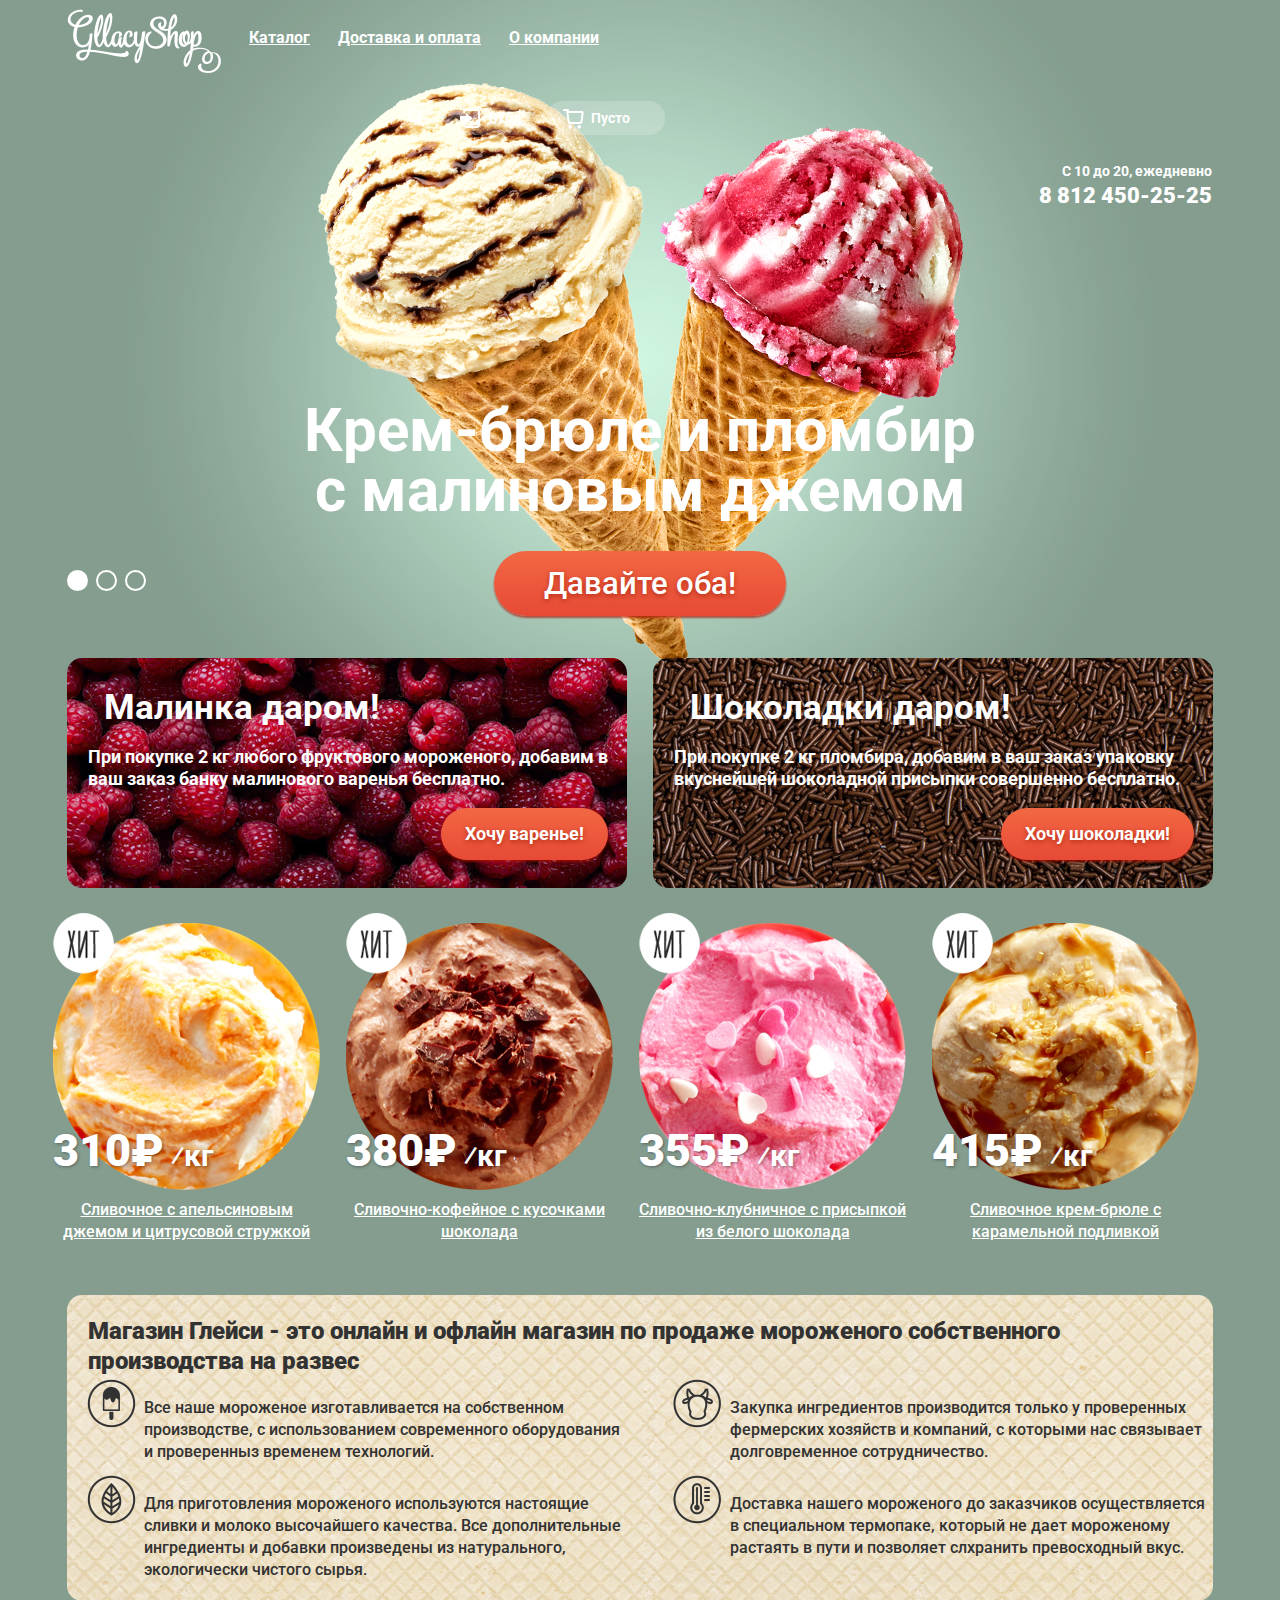
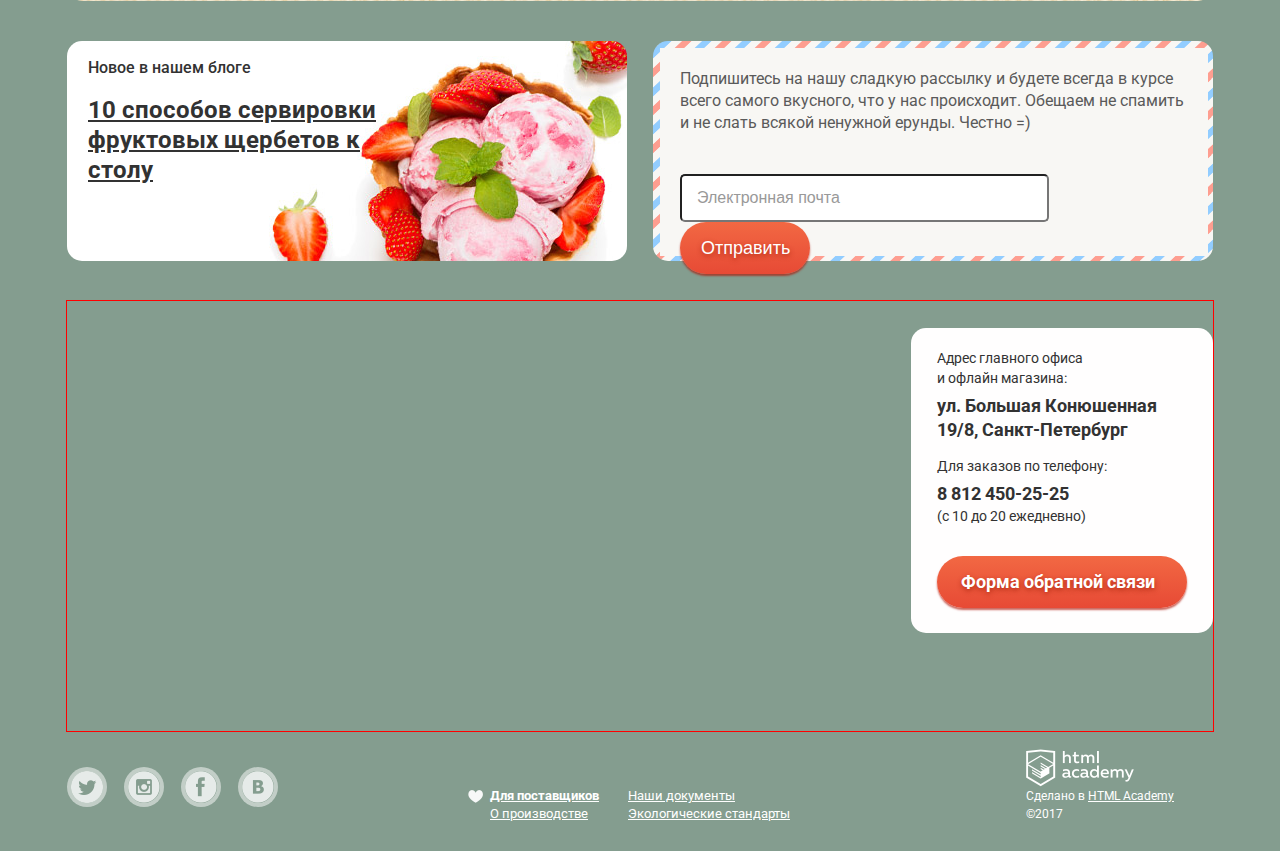
==== commit c92e7ed1: "Интерактивные элементы" ====
--- a/index.html
+++ b/index.html
@@ -15,7 +15,7 @@
             <header class="main-header">
                 <div class="container">
                     <nav class="main-navigation">
-                        <a class="logo"><img src="img/logo.png" alt="logo of GllacyShop" width="154px" height="64px"></a>
+                        <a class="logo"><img src="img/logo.png" alt="logo of GllacyShop" width="154" height="64"></a>
                         <ul class="navigation-block">
                             <li class="navigation-block-point"><a href="#">Каталог</a>
                                 <ul class="sub-navigation">
@@ -155,7 +155,7 @@
                 <div class="catalog">
                     <div class="item">
                         <div>
-                            <img src="img/ice-cream-1.png" alt="Сливочное мороженое с апельсиновым джемом и цитрусовой стружкой" width="267px" height="267px">
+                            <img src="img/ice-cream-1.png" alt="Сливочное мороженое с апельсиновым джемом и цитрусовой стружкой" width="267" height="267">
                         </div>
                         <p><strong>310&#8381;</strong> &#8260;кг</p>
                         <a href="#">Сливочное с апельсиновым джемом и цитрусовой стружкой</a>
@@ -163,7 +163,7 @@
                     </div>
                     <div class="item">
                         <div>
-                            <img src="img/ice-cream-2.png" alt="Сливочно-кофейное мороженое с кусочками шоколада" width="267px" height="267px">
+                            <img src="img/ice-cream-2.png" alt="Сливочно-кофейное мороженое с кусочками шоколада" width="267" height="267">
                         </div>
                         <p><strong>380&#8381;</strong> &#8260;кг</p>
                         <a href="#">Сливочно-кофейное с кусочками шоколада</a>
@@ -171,7 +171,7 @@
                     </div>
                     <div class="item">
                         <div>
-                            <img src="img/ice-cream-3.png" alt="Сливочно-клубничное мороженое с присыпкой из белого шоколада" width="267px" height="267px">
+                            <img src="img/ice-cream-3.png" alt="Сливочно-клубничное мороженое с присыпкой из белого шоколада" width="267" height="267">
                         </div>
                         <p><strong>355&#8381;</strong> &#8260;кг</p>
                         <a href="#">Сливочно-клубничное с присыпкой из белого шоколада</a>
@@ -179,7 +179,7 @@
                     </div>
                     <div class="item">
                         <div>
-                            <img src="img/ice-cream-4.png" alt="Сливочное крем-брюле мороженое с карамельной подливкой" width="267px" height="267px">
+                            <img src="img/ice-cream-4.png" alt="Сливочное крем-брюле мороженое с карамельной подливкой" width="267" height="267">
                         </div>
                         <p><strong>415&#8381;</strong> &#8260;кг</p>
                         <a href="#">Сливочное крем-брюле с карамельной подливкой</a>
@@ -228,21 +228,26 @@
                     </div>
                 </div>
                 <div class="contacts">
-                    <div class="container">
-                    <img src="img/map.png" alt="Map" width="1200px" height="430px">
-                    <div class="contacts-info">
-                        <p>
-                            Адрес главного офиса<br>
-                            и офлайн магазина:<br>
-                            <strong>ул. Большая Конюшенная 19/8, Санкт-Петербург</strong>
-                        </p>
-                        <p>
-                            Для заказов по телефону:<br>
-                            <strong>8 812 450-25-25</strong><br>
-                            (с 10 до 20 ежедневно)
-                        </p>
-                        <a class="button" href="#">Форма обратной связи</a>
-                    </div>
+                    <!--<img src="img/map.png" alt="Map" width="1200" height="430">-->
+                    <div class="contacts-map">
+                        <iframe src="https://www.google.com/maps/embed?pb=!1m18!1m12!1m3!1d1998.5989424123638!2d30.320894615634952!3d59.93879686904849!2m3!1f0!2f0!3f0!3m2!1i1024!2i768!4f13.1!3m3!1m2!1s0x4696310fca5ba729%3A0xea9c53d4493c879f!2z0JHQvtC70YzRiNCw0Y8g0JrQvtC90Y7RiNC10L3QvdCw0Y8g0YPQuy4sIDE5LCDQodCw0L3QutGCLdCf0LXRgtC10YDQsdGD0YDQsywg0KDQvtGB0YHQuNGPLCAxOTExODY!5e0!3m2!1sru!2sby!4v1472284539148" width="100%" height="430"  style="border:0" allowfullscreen></iframe>
+                    </div>
+                    <div class="container">
+                        <div class="contacts-info-block">
+                            <div class="contacts-info">
+                                <p>
+                                    Адрес главного офиса<br>
+                                    и офлайн магазина:<br>
+                                    <strong>ул. Большая Конюшенная 19/8, Санкт-Петербург</strong>
+                                </p>
+                                <p>
+                                    Для заказов по телефону:<br>
+                                    <strong>8 812 450-25-25</strong><br>
+                                    (с 10 до 20 ежедневно)
+                                </p>
+                                <a class="button" href="#">Форма обратной связи</a>
+                            </div>
+                        </div>
                     </div>
                 </div>
             </main>
--- a/css/style.css
+++ b/css/style.css
@@ -94,12 +94,12 @@
     /* Позиционирование */
     position: absolute;
     left: 0px;
+    top: 40px;
     z-index: 10;
     /* Управление потоком */
     display: none;
     /* Блочная модель */
     margin: 0;
-    margin-top: 5px;
     padding: 0;
     /* Оформление текста */
     list-style: none;
@@ -801,9 +801,10 @@
 }
 .item .item-button {
     /* Управление потоком */
-    display: none;
+    visibility: hidden;
     /* Блочная модель */
     margin-top: 24px;
+    margin-bottom: 24px;
     padding: 15px 13px;
     /* Оформление текста */
     font-size: 18px;
@@ -856,7 +857,7 @@
 }
 .item:hover .item-button {
     /* Управление потоком */
-    display: block;
+    visibility: visible;
 }
 .item p {
     /* Позиционирование */
@@ -892,11 +893,16 @@
     /* Блочная модель */
     margin-right: 0;
 }
+.item:nth-child(n+5) {
+    /* Блочная модель */
+    margin-top: -110px;
+}
 .description {
     /* Блочная модель */
     width: 1146px;
     height: 306px;
     margin: 0 auto;
+    margin-top: -90px;
     margin-bottom: 40px;
     /* Оформление текста */
     font-size: 0;
@@ -1066,35 +1072,38 @@
     font-weight: 400;
 }
 .contacts {
-    /* Позиционирование */
-    position: relative;
-    /* Блочная модель */
-    width: 1146px;
+    /* Блочная модель */
     height: 430px;
-    margin: 0 auto;
-}
-.contacts img {
-    /* Позиционирование */
+}
+.contacts iframe {
+    position: absolute;
+    z-index: 10;
+}
+/*.contacts img {
     position: relative;
     left: -27px;
 }
 .contacts::after {
-    /* Позиционирование */
     position: absolute;
     top: 139px;
     left: 240px;
-    /* Блочная модель */
     content: "";
     width: 218px;
     height: 142px;
-    /* Фон */
     background: url("../img/map-index.png") no-repeat;
+}*/
+.contacts-info-block {
+    position: relative;
+    width: 1146px;
+    height: 430px;
+    outline: 1px solid red;
 }
 .contacts-info {
     /* Позиционирование */
     position: absolute;
-    top: 63px;
+    top: 27px;
     right: 0;
+    z-index: 20;
     /* Блочная модель */
     width: 250px;
     height: 293px;
@@ -1571,6 +1580,9 @@
 	width:16px;
 	height:16px;
 }
+.fat-content-radio input:disabled+.indicator {
+    opacity: 0.4;
+}
 .filter-filler {
     margin-right: 14px;
 }
@@ -1620,6 +1632,9 @@
 }
 .filter-filler-checkbox input+.check-indicator:hover  {
 	background: url("../img/checkbox-unchecked-hover.png");
+}
+.filter-filler-checkbox input:disabled+.check-indicator {
+    opacity: 0.4;
 }
 .filter-button {
     height: 36px;
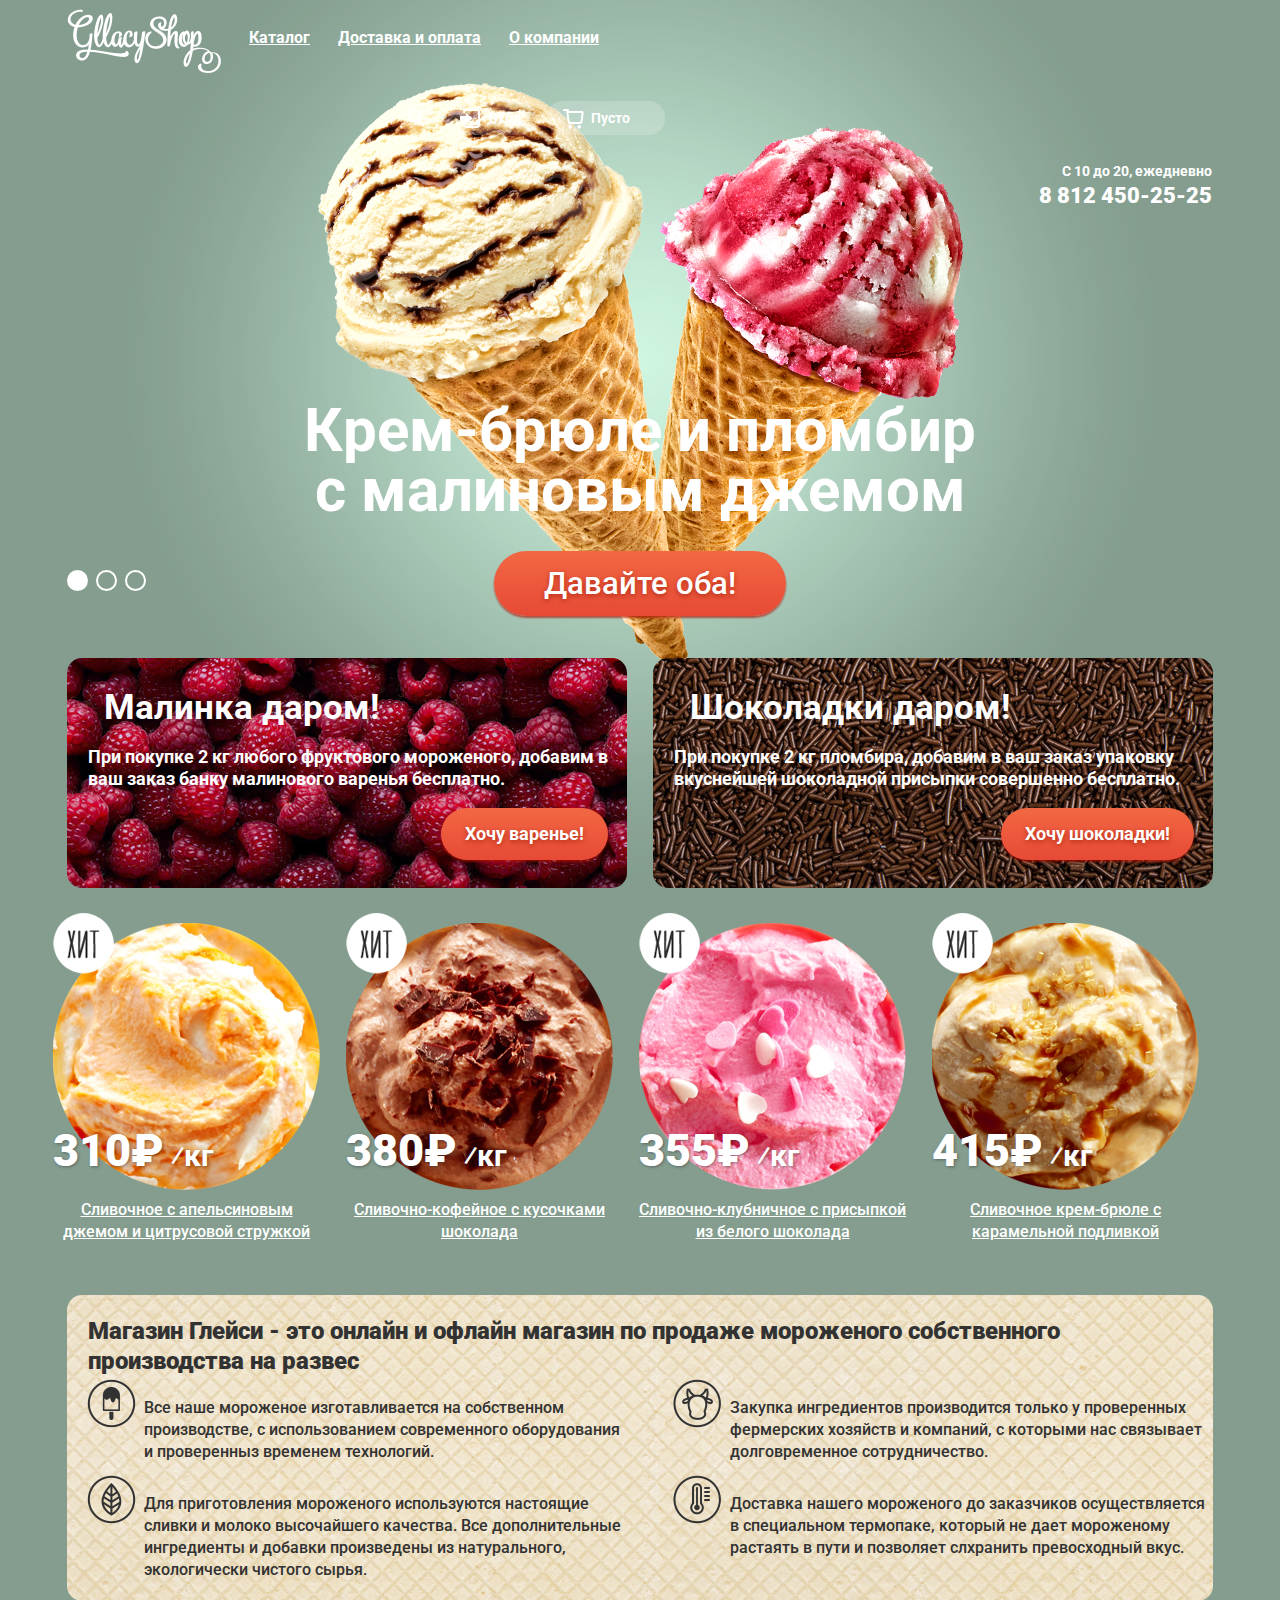
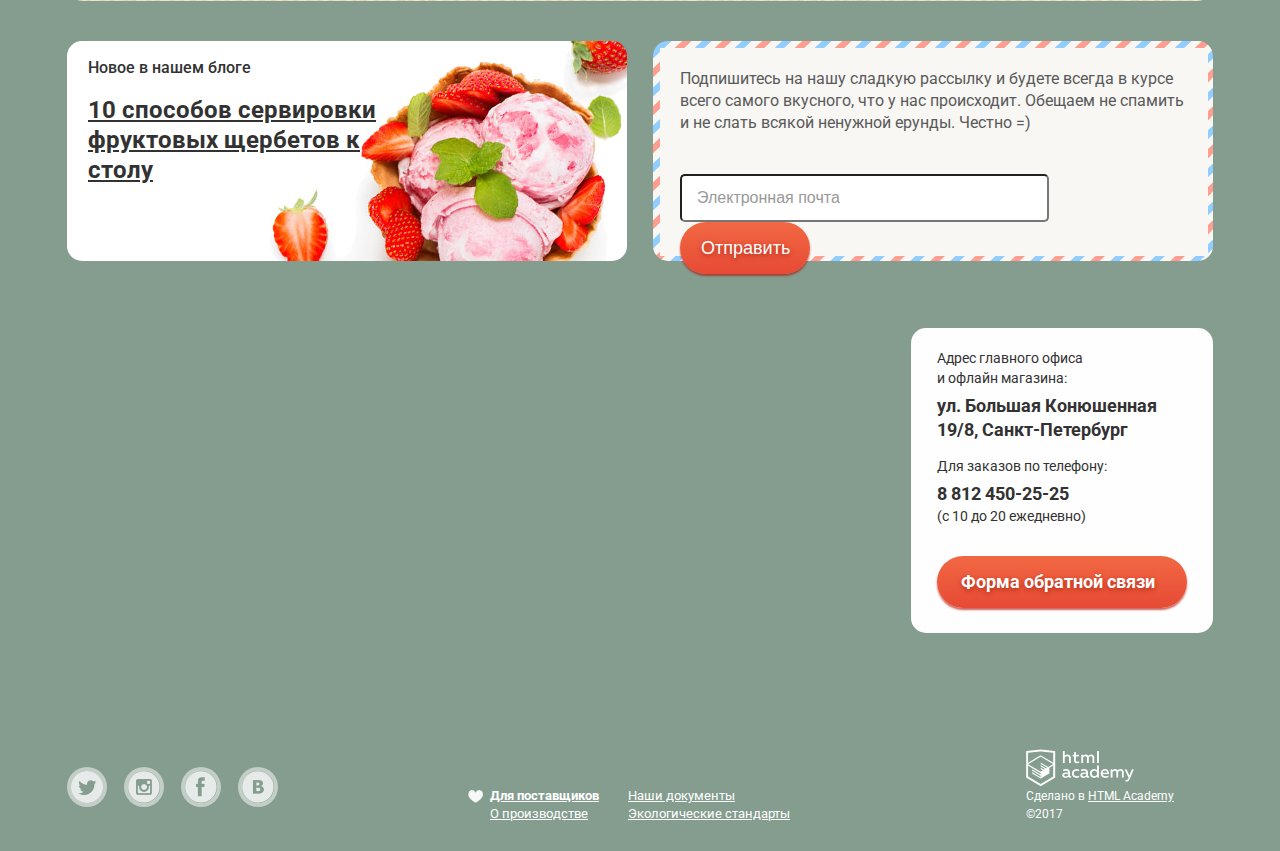
==== commit 74d0c27c: "Финал" ====
--- a/index.html
+++ b/index.html
@@ -4,7 +4,6 @@
         <meta charset="utf-8">
         <title>HTML Academy: Глейси</title>
         <link href="https://fonts.googleapis.com/css?family=Roboto:400,500,900&amp;subset=cyrillic" rel="stylesheet">
-        <link rel="stylesheet" href="css/normalize.css">
         <link href="css/style.css" rel="stylesheet">
     </head>
     <body>
@@ -35,17 +34,23 @@
                             <li class="user-block-search-li">
                                 <a class="user-block-search" href="#">Поиск</a>
                                 <form class="user-block-search-form" action="#" method="post">
-                                    <input type="search" name="user-search" placeholder="Что ищем?" id="user-search-label">
-                                    <label for="user-search-label">Что ищем?</label>
+                                    <label>
+                                        <input type="search" name="user-search" placeholder="Что ищем?">
+                                        Что ищем?
+                                    </label>
                                 </form>
                             </li>
                             <li class="user-block-login-li">
                                 <a class="user-block-login" href="#">Вход</a>
                                 <form class="user-block-login-form" action="#" method="post">
-                                    <input type="email" name="user-email" placeholder="Электронная почта" id="user-email-label">
-                                    <label for="user-email-label">Электронная почта</label>
-                                    <input type="password" name="user-password" placeholder="Пароль" id="user-password-label">
-                                    <label for="user-password-label">Пароль</label>
+                                    <label>
+                                        <input type="email" name="user-email" placeholder="Электронная почта">
+                                        Электронная почта
+                                    </label>
+                                    <label>
+                                        <input type="password" name="user-password" placeholder="Пароль">
+                                        Пароль
+                                    </label>
                                     <button class="button" type="submit">Войти</button>
                                     <div class="user-block-login-form-link">
                                         <a href="#">Забыли пароль?</a>
@@ -245,7 +250,7 @@
                                     <strong>8 812 450-25-25</strong><br>
                                     (с 10 до 20 ежедневно)
                                 </p>
-                                <a class="button" href="#">Форма обратной связи</a>
+                                <a class="button contacts-button" href="#">Форма обратной связи</a>
                             </div>
                         </div>
                     </div>
@@ -280,12 +285,18 @@
             <button class="modal-content-close" type="button" title="Закрыть">Закрыть</button>
             <p>Мы обязательно вам ответим!</p>
             <form class="modal-content-form" action="#" method="post">
-                <input type="text" id="name-1" name="name" placeholder="Как вас зовут?">
-                <label class="name1" for="name-1">Как вас зовут?</label>
-                <input type="email" id="email-1" name="email" placeholder="Ваша почта для ответа">
-                <label class="email" for="email-1">Ваша почта для ответа</label>
-                <textarea name="text" id="textarea-1" placeholder="Напишите что-нибудь..."></textarea>
-                <label class="textarea" for="textarea-1">Напишите что-нибудь...</label>
+                <label class="name1">
+                    <input type="text" name="name" placeholder="Как вас зовут?" required>
+                    Как вас зовут?
+                </label>
+                <label class="email">
+                    <input type="email" name="email" placeholder="Ваша почта для ответа" required>
+                    Ваша почта для ответа
+                </label>
+                <label class="textarea">
+                    <textarea name="text" placeholder="Напишите что-нибудь..." required></textarea>
+                    Напишите что-нибудь...
+                </label>
                 <button class="button">Отправить</button>
             </form>
         </div>
--- a/css/style.css
+++ b/css/style.css
@@ -45,55 +45,57 @@
 .active-navigation-block-point {
     /* Позиционирование */
     position: relative;
+    /* Управление потоком */
+    display: inline-block;
     /* Блочная модель */
     margin: 14px 0;
-    padding: 6px 14px;
-    /* Управление потоком */
-    display: inline-block;
+    padding: 0;
+    padding-bottom: 10px;
     vertical-align: top;
+    /* Оформление текста */
     font-size: 16px;
     line-height: 18px;
 }
 .navigation-block-point a,
 .active-navigation-block-point a {
+    padding: 6px 14px;
+    padding-bottom: -10px;
     /* Управление потоком */
     display: block;
     /* Оформление текста */
     color: #ffffff;
 }
-.active-navigation-block-point a {
+.active-navigation-block-point > a {
     /* Оформление текста */
     text-decoration: none;
-}
-.navigation-block-point:hover,
-.active-navigation-block-point:hover {
+    /* Фон */
+    background: #d07058;
+    /* Декоративные элементы */
+    border-radius: 16px;
+}
+.navigation-block-point:hover > a,
+.active-navigation-block-point:hover > a {
     /* Фон */
     background: #f8f7f4;
     /* Декоративные элементы */
     border-radius: 16px;
-}
-.navigation-block-point:hover a,
-.active-navigation-block-point:hover a {
     /* Оформление текста */
     text-decoration: none;
     color: #333333;
 }
 .active-navigation-block-point:active,
 .navigation-block >li:active {
+    /* Декоративные элементы */
     box-shadow: inset 0 2px 0 0 #696969;
 }
 .active-navigation-block-point {
     /* Оформление текста */
     color: #ffffff;
-    /* Фон */
-    background: #d07058;
-    /* Декоративные элементы */
-    border-radius: 16px;
 }
 .sub-navigation {
     /* Позиционирование */
     position: absolute;
-    left: 0px;
+    left: 5px;
     top: 40px;
     z-index: 10;
     /* Управление потоком */
@@ -131,11 +133,11 @@
     /* Оформление текста */
     color: #ffffff;
 }
-.sub-navigation li:first-child {                                                /* для линии */
+.sub-navigation li:first-child {
     /* Позиционирование */
     position: relative;
 }
-.sub-navigation li:first-child::after {                                         /* линия новинки */
+.sub-navigation li:first-child::after {
     /* Позиционирование */
     position: absolute;
     bottom:0;
@@ -896,6 +898,10 @@
 .item:nth-child(n+5) {
     /* Блочная модель */
     margin-top: -110px;
+}
+.item:nth-child(n+8) {
+    /* Блочная модель */
+    margin-bottom: -60px;
 }
 .description {
     /* Блочная модель */
@@ -1093,10 +1099,11 @@
     background: url("../img/map-index.png") no-repeat;
 }*/
 .contacts-info-block {
+    /* Позиционирование */
     position: relative;
+    /* Блочная модель */
     width: 1146px;
     height: 430px;
-    outline: 1px solid red;
 }
 .contacts-info {
     /* Позиционирование */
@@ -1277,19 +1284,47 @@
     /* Оформление текста */
     color: #ffffff;
 }
+.contacts-info .button:active + .modal-overlay {
+    /* Анимация */
+    visibility: visible;
+}
 .modal-overlay {
     /* Позиционирование */
     position: fixed;
     top: 0;
     left: 0;
     z-index: 10;
-    /* Управление потоком */
-    display: none;
     /* Блочная модель */
     width: 100%;
     height: 100%;
     /* Фон */
     background: rgba(0, 0, 0, 0.3);
+    visibility: hidden;
+}
+@keyframes bounce {
+  0%   {
+    transform: translateY(-2000px);
+  }
+  70%  {
+    transform: translateY(30px);
+  }
+  90%  {
+    transform: translateY(-10px);
+  }
+  100% {
+    transform: translateY(0);
+  }
+}
+@keyframes shake {
+  0%, 100% {
+    transform: translateX(0);
+  }
+  10%, 30%, 50%, 70%, 90% {
+    transform: translateX(-10px);
+  }
+  20%, 40%, 60%, 80% {
+    transform: translateX(10px);
+  }
 }
 .modal-content {
     /* Позиционирование */
@@ -1299,6 +1334,7 @@
     z-index: 20;
     /* Управление потоком */
     display: none;
+    /* Блочная модель */
     width: 430px;
     margin-left: -238px;
     padding: 20px 25px 25px 20px;
@@ -1314,22 +1350,29 @@
     top: 15px;
     right: 15px;
     /* Блочная модель */
-    background: #f8f7f4;
     width: 18px;
     height: 18px;
+    /* Оформление текста */
     font-size: 0;
+    /* Фон */
+    background: #f8f7f4;
+    /* Декоративные элементы */
     border: 0;
     outline: 0;
     cursor: pointer;
 }
 .modal-content-close::before,
 .modal-content-close::after {
+    /* Позиционирование */
+    position: absolute;
+    right: 0;
+    /* Блочная модель */
     content: "";
-    position: absolute;
-    right: 0;
     width: 19px;
     height: 2px;
+    /* Фон */
     background-color: #323232;
+    /* Декоративные элементы */
     border-radius: 1px;
 }
 .modal-content-close::before {
@@ -1339,95 +1382,118 @@
     transform: rotate(-45deg);
 }
 .modal-content-form {
+    /* Оформление текста */
     font-size: 16px;
     font-family: "Roboto", "Arial", sans-serif;
     line-height: 28px;
 }
 .modal-content-form input {
+    /* Блочная модель */
+    width: 245px;
     padding: 11px;
-    width: 245px;
+    margin-bottom: 20px;
+    /* Оформление текста */
     font-weight: 400;
+    /* Декоративные элементы */
+    border: 1px solid #d3d3d2;
     border-radius: 5px;
-    border: 1px solid #d3d3d2;
-    margin-bottom: 20px;
 }
 .modal-fcontent-form input:hover {
+    /* Блочная модель */
     padding: 10px;
-     border: 2px solid #c7c6c5;
+    /* Декоративные элементы */
+    border: 2px solid #c7c6c5;
 }
 .modal-content-form textarea {
-    padding: 11px;
+    /* Блочная модель */
     width: 406px;
     height: 130px;
+    padding: 11px;
+    margin-bottom: 25px;
+    /* Декоративные элементы */
+    border: 1px solid #d3d3d2;
     border-radius: 5px;
-    border: 1px solid #d3d3d2;
-    margin-bottom: 25px;
 }
 .modal-content-form textarea:hover {
+    /* Блочная модель */
+    padding: 10px;
+    /* Декоративные элементы */
     border: 2px solid #c7c6c5;
-    padding: 10px;
 }
 .modal-content-form label {
+    /* Управление потоком */
     visibility: hidden;
+    /* Оформление текста */
     font-size: 11px;
+    font-weight: 400;
     color: #5b9ddf;
-    font-weight: 400;
 }
 .modal-content-form .name1 {
+    /* Позиционирование */
     position: absolute;
     left: 40px;
     top: 40px;
 }
 .modal-content-form .email {
+    /* Позиционирование */
     position: absolute;
     left: 40px;
     top: 102px;
 }
 .modal-content-form .textarea {
+    /* Позиционирование */
     position: absolute;
     left: 40px;
     top: 164px;
 }
-.modal-content-form input:focus + label {
+.modal-content-form input:focus + label,
+.modal-content-form textarea:focus + label {
+    /* Управление потоком */
     visibility: visible;
 }
-.modal-content-form textarea:focus + label {
-    visibility: visible;
-}
-.modal-content-form input:focus {
+.modal-content-form input:focus,
+.modal-content-form textarea:focus {
+    /* Блочная модель */
     padding: 10px;
+    /* Декоративные элементы */
     border: 2px solid #8fbdec;
 }
-.modal-content-form textarea:focus {
-     padding: 10px;
-    border: 2px solid #8fbdec;
-}
 .modal-content p {
+    /* Блочная модель */
     margin-bottom: 19px;
 }
 .modal-content-form button {
+    /* Управление потоком */
     float: right;
 }
-/*-------------------------- Сетка для catalog.html --------------------------*/
+/*-------------------------------catalog.html --------------------------------*/
 .breadcrumbs-list {
+    /* Позиционирование */
     position: absolute;
     top: 112px;
+    /* Блочная модель */
     width: 267px;
     height: 18px;
     margin: 0;
     padding: 0;
+    /* Оформление текста */
     list-style: none;
     font-size: 0;
 }
 .breadcrumbs-item {
+    /* Позиционирование */
     position: relative;
-    display: inline-block;
+    /* Управление потоком */
+    display: inline-block;
+    /* Блочная модель */
+    margin-right: 20px;
+    /* Оформление текста */
     font-size: 14px;
     font-weight: 400;
     line-height: 16px;
-    margin-right: 20px;
 }
 .breadcrumbs-item a {
+    /* Оформление текста */
     color: #ffffff;
 }
 .breadcrumbs-list li:nth-child(2)::before,
@@ -1441,250 +1507,340 @@
     height: 1px;
 }
 .filter form {
+    /* Блочная модель */
     width: 879px;
     height: 145px;
     margin-bottom: 35px;
+    /* Оформление текста */
     font-size: 0;
 }
 h1 {
+    /* Блочная модель */
+    margin-top: 0;
+    /* Оформление текста */
     font-size: 35px;
     line-height: 41px;
-    margin-top: 0;
 }
 h2 {
+    /* Блочная модель */
+    margin-left: 16px;
+    margin-bottom: 5px;
+    /* Оформление текста */
     font-size: 14px;
     font-weight: 400;
     line-height: 16px;
-    margin-left: 16px;
-    margin-bottom: 5px;
 }
 .filter-sorting,
 .filter-price,
 .filter-fat-content,
 .filter-filler,
 .filter-button {
-    display: inline-block;
-    vertical-align: top;
+    /* Управление потоком */
+    display: inline-block;
+    /* Блочная модель */
     height: 56px;
     margin-right: 15px;
     margin-bottom: 18px;
+    vertical-align: top;
+    /* Оформление текста */
     font-size: 14px;
 }
 .filter-sorting select {
+    /* Блочная модель */
+    width: 193px;
     padding: 8px 16px;
+    /* Оформление текста */
     font-size: 16px;
     font-weight: 500;
     line-height: 18px;
     color: white;
-    width: 193px;
+    /* Фон */
     background: rgba(255,255,255,0.2);
+    /* Декоративные элементы */
     border-radius: 18px;
     cursor: pointer;
 }
 select:hover {
+    /* Оформление текста */
+    color: #323232;
+    /* Фон */
     background: rgba(255, 255, 255, 1);
+}
+select option {
+    /* Оформление текста */
     color: #323232;
-}
-select option {
+    /* Фон */
 	background-color: #ffffff;
+    /* Декоративные элементы */
 	border-radius: 10px;
-	color: #323232;
 }
 .filter-price {
+    /* Блочная модель */
     width: 219px;
 }
 .filter-range-controls {
+    /* Позиционирование */
 	position: relative;
+    /* Управление потоком */
+    overflow: hidden;
+    /* Блочная модель */
 	height: 36px;
 	padding: 0 15px;
+    /* Фон */
 	background: rgba(255, 255, 255, 0.2);
+    /* Декоративные элементы */
 	border-radius: 100px;
-	overflow: hidden;
 }
 .filter-range-scale {
-	margin-top: 16px;
-	height:4px;
-	background-color: #d1dad3;
+    /* Блочная модель */
+	height: 4px;
+    margin-top: 16px;
+    /* Фон */
+	background: #d1dad3;
 }
 .filter-range-bar {
-	margin-left: 22px;
+    /* Блочная модель */
 	width: 100px;
-	height:4px;
-	background-color: #f8f7f4;
+	height: 4px;
+    margin-left: 22px;
+    /* Фон */
+	background: #f8f7f4;
 }
 .filter-range-controls .toggle {
+    /* Позиционирование */
 	position:absolute;
-	top:7px;
-	width:20px;
-	height:20px;
-	border-radius:50%;
-	background-color: #f8f7f4;
+	top: 7px;
+    /* Блочная модель */
+	width: 20px;
+	height: 20px;
+    /* Фон */
+    background: #f8f7f4;
+    /* Декоративные элементы */
+	border-radius: 50%;
 	box-shadow: 0 2px 2px rgba(0,0,0,0.1);
 	cursor:pointer;
 }
 .filter-range-controls .toggle:hover {
-	width:22px;
-	height:22px;
-	top:5px;
+    /* Позиционирование */
+    top: 5px;
+    /* Блочная модель */
+	width: 22px;
+	height: 22px;
 }
 .filter-range-controls .min-toggle {
+    /* Позиционирование */
 	left: 36px;
 }
 .filter-range-controls .max-toggle {
+    /* Позиционирование */
 	left: 133px;
 }
 .filter-fat-content-radio-list {
+    /* Блочная модель */
     width: 410px;
-    border-radius: 18px;
-    background: rgba(255, 255, 255, 0.2);
     margin: 0;
     padding: 0;
+    /* Оформление текста */
+    font-size: 0;
     list-style: none;
-    font-size: 0;
+    /* Фон */
+    background: rgba(255, 255, 255, 0.2);
+    /* Декоративные элементы */
+    border-radius: 18px;
 }
 .filter-fat-content-radio-item {
+    /* Позиционирование */
     position: relative;
-    display: inline-block;
+    /* Управление потоком */
+    display: inline-block;
+    /* Блочная модель */
     margin: 0 24px;
+    padding: 8px 0;
+    /* Оформление текста */
     font-size: 16px;
     font-weight: 500;
     line-height: 18px;
-    padding: 8px 0;
 }
 .filter-fat-content-radio-list li:first-child {
+    /* Блочная модель */
     margin-left: 44px;
 }
 .filter-fat-content-radio-list li:last-child {
+    /* Блочная модель */
     margin-right: 0;
 }
-.filter-fat-content-radio-item input{
-	display:none;
+.filter-fat-content-radio-item input {
+    /* Управление потоком */
+	display: none;
 }
 .fat-content-radio input+.indicator {
+    /* Позиционирование */
 	position:absolute;
+    left: -30px;
+    /* Блочная модель */
 	width: 18px;
 	height: 18px;
-	left: -30px;
-	border-radius:50%;
+    /* Фон */
+    background: #aabcb2;
+	/* Декоративные элементы */
 	border:4px solid #aabcb2;
+    border-radius:50%;
 	box-shadow: 0 0 0 1px #f8f7f4;
 	box-sizing: border-box;
-	background-color: #aabcb2;
-}
-.fat-content-radio input:checked+.indicator{
-	background-color: #f8f7f4;
+}
+.fat-content-radio input:checked+.indicator {
+    /* Фон */
+	background: #f8f7f4;
 }
 .fat-content-radio input+.indicator:hover {
-	box-shadow: 0 0 0 2px #f8f7f4;
-	border:3px solid #aabcb2;
-	width:16px;
-	height:16px;
+    /* Блочная модель */
+	width: 16px;
+	height: 16px;
+    /* Декоративные элементы */
+    box-shadow: 0 0 0 2px #f8f7f4;
+	border: 3px solid #aabcb2;
 }
 .fat-content-radio input:disabled+.indicator {
     opacity: 0.4;
 }
 .filter-filler {
+    /* Блочная модель */
     margin-right: 14px;
 }
 .filter-filler-checkbox-list {
+    /* Блочная модель */
     width: 703px;
-    border-radius: 18px;
-    background: rgba(255, 255, 255, 0.2);
     margin: 0;
     padding: 0;
+    /* Оформление текста */
     list-style: none;
     font-size: 0;
+    /* Фон */
+    background: rgba(255, 255, 255, 0.2);
+    /* Декоративные элементы */
+    border-radius: 18px;
 }
 .filter-filler-checkbox-item {
+    /* Позиционирование */
     position: relative;
-    display: inline-block;
+    /* Управление потоком */
+    display: inline-block;
+    /* Блочная модель */
     margin: 0 27px;
+    padding: 8px 0;
+    /* Оформление текста */
     font-size: 16px;
     font-weight: 500;
     line-height: 18px;
-    padding: 8px 0;
 }
 .filter-filler-checkbox-list li:first-child {
+    /* Блочная модель */
     margin-left: 48px;
 }
 .filter-filler-checkbox-list li:last-child {
+    /* Блочная модель */
     margin-right: 0;
 }
 .filter-filler-checkbox-item input{
-	display:none;
+    /* Управление потоком */
+	display: none;
 }
 .filter-filler-checkbox {
-	position:relative;
-	cursor:pointer;
+    /* Позиционирование */
+	position: relative;
+    /* Декоративные элементы */
+	cursor: pointer;
 }
 .filter-filler-checkbox input+.check-indicator {
-	position:absolute;
-	background: url("../img/checkbox-unchecked.png") no-repeat;
+    /* Позиционирование */
+	position :absolute;
+    left: -33px;
+    /* Блочная модель */
 	width:20px;
 	height:20px;
-	left:-33px;
+    /* Фон */
+    background: url("../img/checkbox-unchecked.png") no-repeat;
 }
 .filter-filler-checkbox input:checked+.check-indicator {
+    /* Фон */
 	background: url("../img/checkbox-checked.png");
 }
 .filter-filler-checkbox input:checked+.check-indicator:hover {
+    /* Фон */
 	background: url("../img/checkbox-checked-hover.png");
 }
-.filter-filler-checkbox input+.check-indicator:hover  {
+.filter-filler-checkbox input+.check-indicator:hover {
+    /* Фон */
 	background: url("../img/checkbox-unchecked-hover.png");
 }
 .filter-filler-checkbox input:disabled+.check-indicator {
     opacity: 0.4;
 }
 .filter-button {
+    /* Блочная модель */
     height: 36px;
-	box-sizing: border-box;
+	margin-top: 31px;
+	padding: 7px 27px;
+    /* Оформление текста */
 	font-size: 16px;
 	font-weight: 500;
+    line-height: 18px;
 	color: #ffffff;
-	line-height: 18px;
-	border:2px solid #fbfcfb;
-	padding:7px 27px;
+    /* Фон */
 	background: rgba(255, 255, 255, 0.2);
-	border-radius:100px;
-	margin-top: 31px;
+    /* Декоративные элементы */
+    box-sizing: border-box;
+    border: 2px solid #fbfcfb;
+	border-radius: 100px;
 	cursor:pointer;
 }
 .filter-button:hover {
-	background-color: #fbfcfb;
+    /* Блочная модель */
+    padding-top: 7px;
+	padding-bottom: 7px;
+    /* Оформление текста */
+    color: #323232;
+    /* Фон */
+	background: #fbfcfb;
+	/* Декоративные элементы */
+    border: 2px solid transparent;
+}
+.filter-button:active {
+    /* Блочная модель */
+    padding-top: 9px;
+	padding-bottom: 9px;
+    /* Оформление текста */
 	color: #323232;
-	border:none;
-	padding-top: 7px;
-	padding-bottom: 7px;
-    border:2px solid transparent;
-}
-.filter-button:active {
+    /* Фон */
 	background-color: #eaeaea;
-	color: #323232;
+    /* Декоративные элементы */
 	box-shadow: inset 0px 2px 1px #696969;
-	border:none;
-	padding-top: 9px;
-	padding-bottom: 9px;
+	border: none;
 }
 .pagination-list {
+    /* Управление потоком */
     float: right;
+    /* Блочная модель */
     margin: 0;
+    margin-top: 40px;
+    margin-bottom: 30px;
     padding: 0;
+    /* Оформление текста */
+    font-size: 0;
     list-style: none;
-    font-size: 0;
-    margin-bottom: 30px;
-    margin-top: 40px;
 }
 .pagination-item {
     /* Управление потоком */
     display: inline-block;
+    /* Блочная модель */
+    width: 26px;
+    height: 26px;
+    vertical-align: top;
+    /* Оформление текста */
     font-size: 16px;
     font-weight: 500;
     line-height: 18px;
-    width: 26px;
-    height: 26px;
     text-align: center;
-    vertical-align: top;
 }
 .pagination-item a {
     /* Управление потоком */
